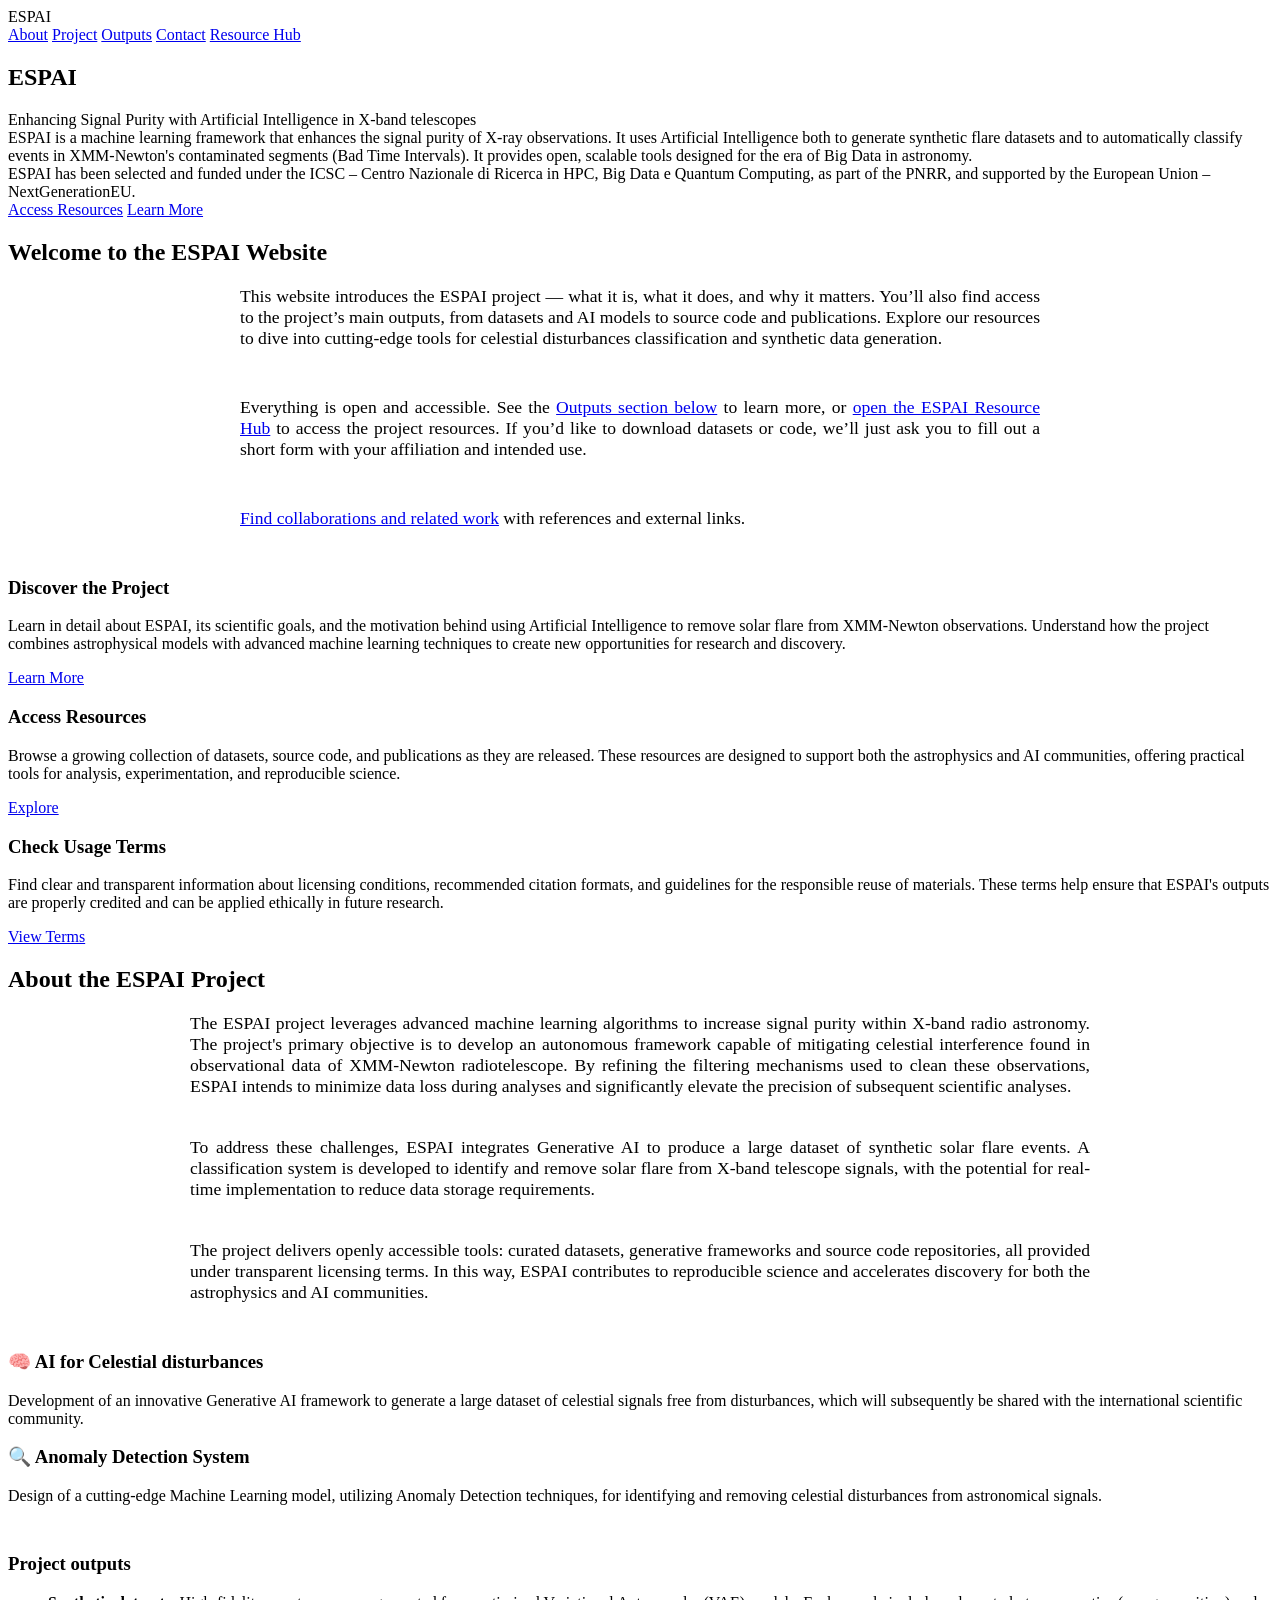
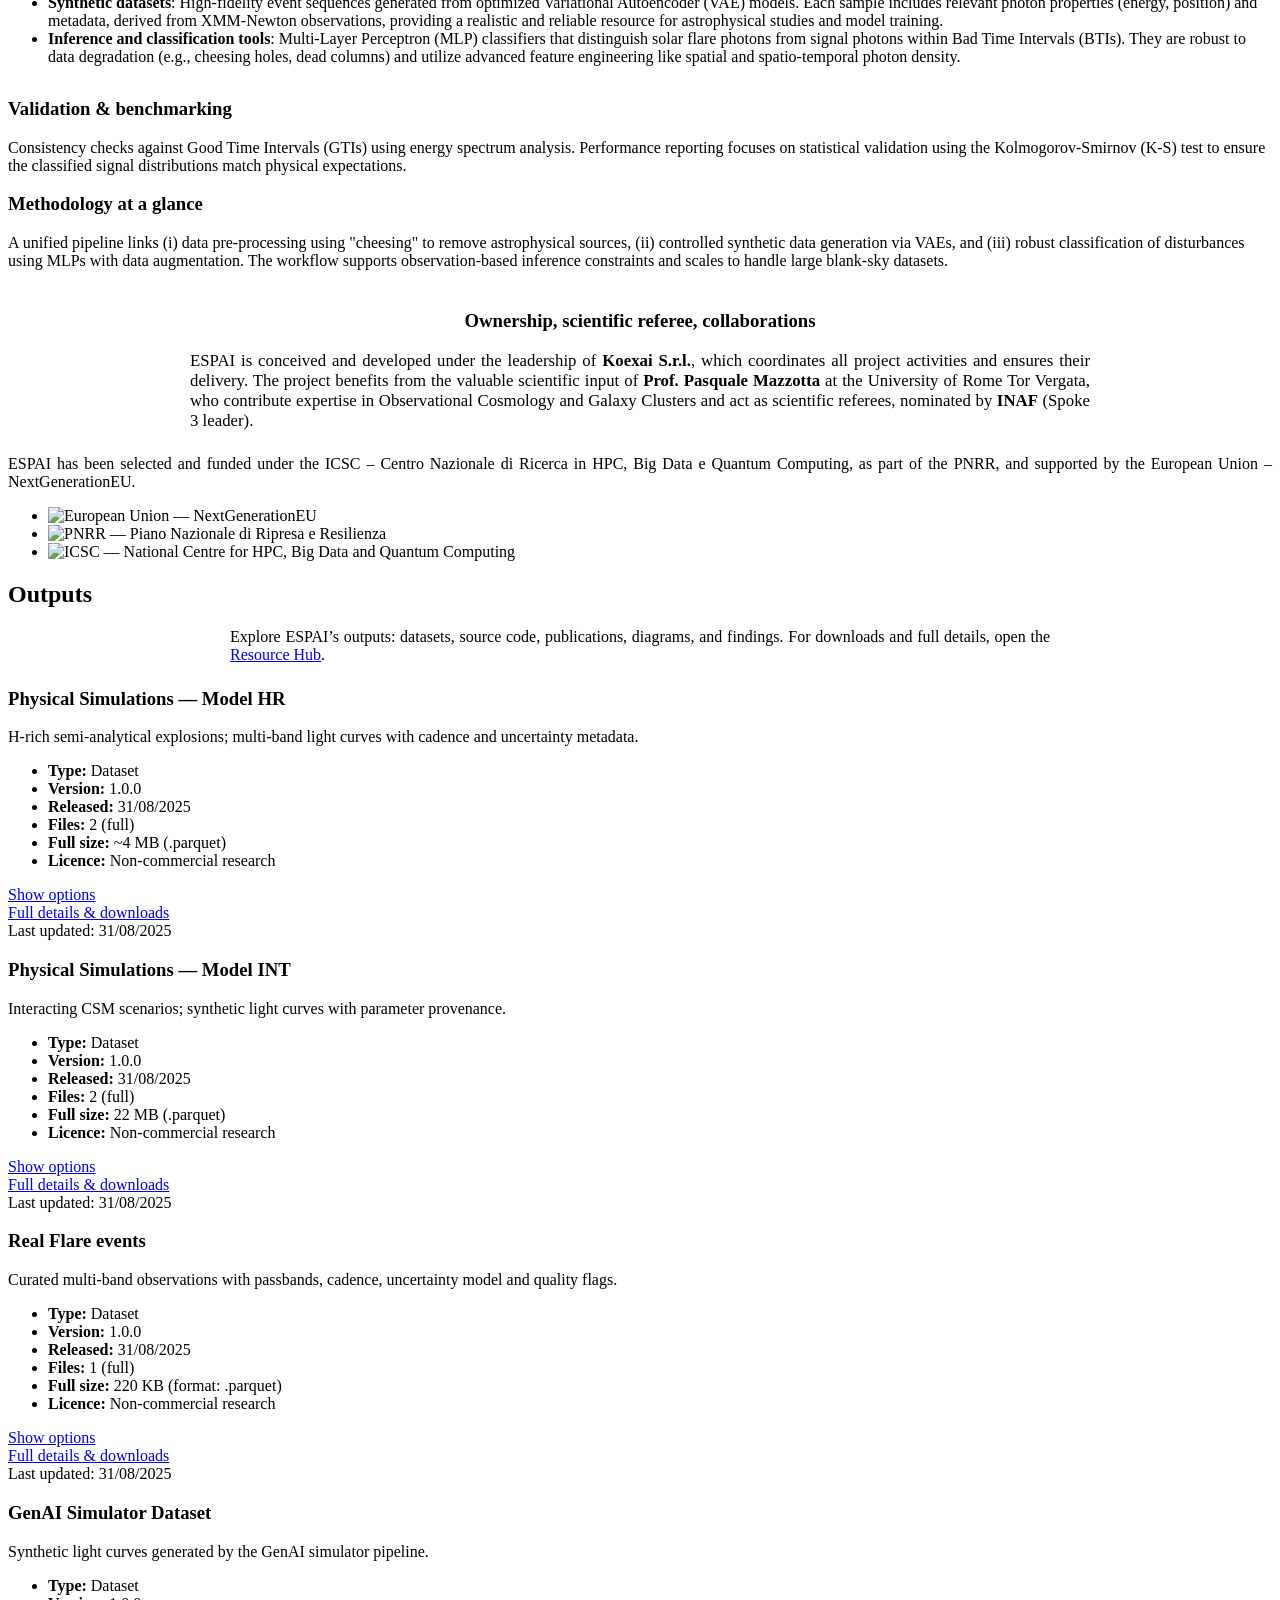
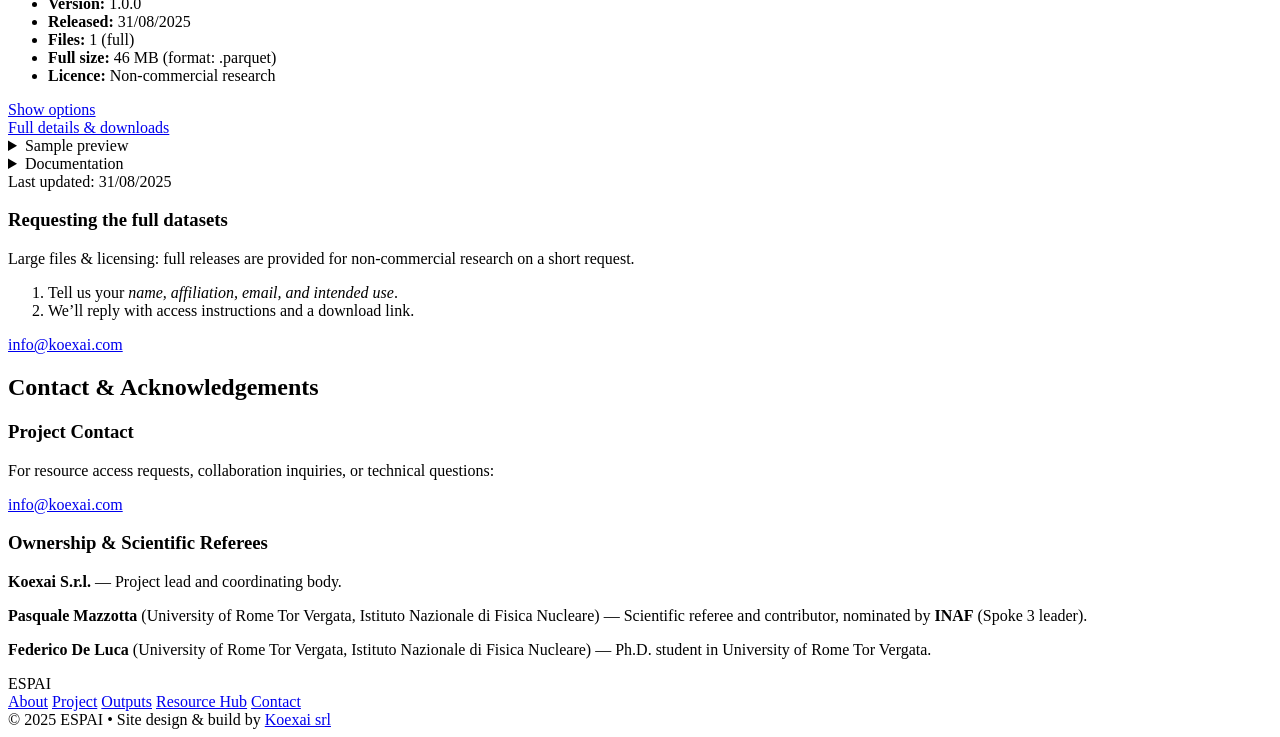
==== index.html @ e4575d80 "Update index.html" ====
<!DOCTYPE html>
<html lang="en">
<head>
    <meta charset="UTF-8">
    <meta http-equiv="Content-Language" content="en">
    <meta name="viewport" content="width=device-width, initial-scale=1.0">
    <title>ESPAI</title>
    <link rel="stylesheet" href="assets/css/main.css">
    <!-- SEO & Sharing -->
    <meta name="description" content="ESPAI: Enhancing Signal Purity with Artificial Intelligence in
X-band telescopes — datasets, models, code and publications with open, responsible sharing.">
    <meta property="og:title" content="Enhancing Signal Purity with Artificial Intelligence in
X-band telescopes">
    <meta property="og:description" content="Explore datasets, AI models, code and publications. Open, responsible, and designed for reproducible research.">
    <meta property="og:type" content="website">
</head>
    
<body>
    <header>
        <div class="container">
            <div class="header-content">
                <div class="logo">ESPAI</div>
                <nav>
                    <a href="#about">About</a>
                    <a href="#project">Project</a>
                    <a href="#outputs">Outputs</a>
                    <a href="#contact">Contact</a>
                    <a href="/resources/" class="nav-cta">Resource Hub</a>
                </nav>
            </div>
        </div>
    </header>

    <main>
        <!-- Hero Section -->
        <section class="hero">
            <div class="container">
                <h1>ESPAI</h1>
                <div class="subtitle">Enhancing Signal Purity with Artificial Intelligence in X-band telescopes</div>
                <div class="tagline">
                    ESPAI is a machine learning framework that enhances the signal purity of X-ray observations. It uses Artificial Intelligence both to generate synthetic flare datasets and to automatically classify events in XMM-Newton's contaminated segments (Bad Time Intervals). It provides open, scalable tools designed for the era of Big Data in astronomy.</div>

                <div class="funding-notice">
                    ESPAI has been selected and funded under the ICSC – Centro Nazionale di Ricerca in HPC, Big Data e Quantum Computing, as part of the PNRR, and supported by the European Union – NextGenerationEU.
                </div>

                <a href="#outputs" class="btn">Access Resources</a>
                <a href="https://koexai.com/project/espai" target="_blank" class="btn btn-secondary" rel="noopener">Learn More</a>
            </div>
        </section>

        <!-- Section 1: About Website v2 -->
        <section id="about">
            <div class="container">
                <h2>Welcome to the ESPAI Website</h2>
                <p style="text-align: justify; font-size: 1.1rem; margin-bottom: 3rem; max-width: 800px; margin-left: auto; margin-right: auto;">
                  This website introduces the ESPAI project — what it is, what it does, and why it matters.
                  You’ll also find access to the project’s main outputs, from datasets and AI models to
                  source code and publications. Explore our resources to dive into cutting-edge tools
                  for celestial disturbances classification and synthetic data generation.
                </p>
                <p style="text-align: justify; font-size: 1.1rem; margin-bottom: 3rem; max-width: 800px; margin-left: auto; margin-right: auto;">
                  Everything is open and accessible. See the <a href="#outputs">Outputs section below</a> to learn more, or <a href="/resources/">open the ESPAI Resource Hub</a> to access the project resources. If you’d like to download datasets or code,
                  we’ll just ask you to fill out a short form with your affiliation and intended use.
                </p>
                <p style="text-align: justify; font-size: 1.1rem; margin-bottom: 3rem; max-width: 800px; margin-left: auto; margin-right: auto;">
                    <a href="#" aria-label="Related work and collaborations">Find collaborations and related work</a> with references and external links.
                </p>

                <div class="grid">
                  <div class="card">
                    <h3>Discover the Project</h3>
                    <p>Learn in detail about ESPAI, its scientific goals, and the motivation behind using Artificial Intelligence to remove solar flare from XMM-Newton observations. Understand how the project combines astrophysical models with advanced machine learning techniques to create new opportunities for research and discovery.</p>
                    <a href="#project" class="btn">Learn More</a>
                  </div>
                  <div class="card">
                    <h3>Access Resources</h3>
                    <p>Browse a growing collection of datasets, source code, and publications as they are released. These resources are designed to support both the astrophysics and AI communities, offering practical tools for analysis, experimentation, and reproducible science.</p>
                    <a href="#outputs" class="btn">Explore</a>
                  </div>
                  <div class="card">
                    <h3>Check Usage Terms</h3>
                    <p>Find clear and transparent information about licensing conditions, recommended citation formats, and guidelines for the responsible reuse of materials. These terms help ensure that ESPAI's outputs are properly credited and can be applied ethically in future research.</p>
                    <!--<a href="#license" class="btn">View Terms</a>-->
                    <a href="./resources/index.html#licence-citation" class="btn">View Terms</a>
                  </div>
                </div>
            </div>
        </section>

        <!-- Section 2: Project Intro v2 -->
        <section id="project" class="alternate-bg">
            <div class="container">
                <h2>About the ESPAI Project</h2>
                <p style="text-align:justify; font-size:1.1rem; margin-bottom:2.5rem; max-width:900px; margin-left:auto; margin-right:auto;">
                  The ESPAI project leverages advanced machine learning algorithms to increase signal purity within X-band radio astronomy. The project's primary objective is to develop an autonomous framework capable of mitigating celestial interference found in observational data of XMM-Newton radiotelescope. By refining the filtering mechanisms used to clean these observations, ESPAI intends to minimize data loss during analyses and significantly elevate the precision of subsequent scientific analyses.
                </p>
                <p style="text-align:justify; font-size:1.1rem; margin-bottom:2.5rem; max-width:900px; margin-left:auto; margin-right:auto;">
                  To address these challenges, ESPAI integrates Generative AI to produce a large dataset of synthetic solar flare events. A classification system is developed to identify and remove solar flare from X-band telescope signals, with the potential for real-time implementation to reduce data storage requirements.
                </p>
                <p style="text-align:justify; font-size:1.1rem; margin-bottom:3rem; max-width:900px; margin-left:auto; margin-right:auto;">
                  The project delivers openly accessible tools: curated datasets, generative frameworks and source code repositories, all provided under transparent licensing terms. In this way, ESPAI contributes to reproducible science and accelerates discovery for both the astrophysics and AI communities.
                </p>

                <div class="grid">
                    <div class="card">
                        <h3>🧠 AI for Celestial disturbances</h3>
                        <p>Development of an innovative Generative AI framework to generate a large dataset of celestial signals free from disturbances, which will subsequently be shared with the international scientific community.</p>
                    </div>
                    <div class="card">
                        <h3>🔍 Anomaly Detection System</h3>
                        <p>Design of a cutting-edge Machine Learning model, utilizing Anomaly Detection techniques, for identifying and removing celestial disturbances from astronomical signals.</p>
                    </div>
                </div>

                <h3 style="text-align:justify; margin-top:3rem;">Project outputs</h3>
                <ul class="feature-list">
                    <li>
                        <strong>Synthetic datasets</strong>: High-fidelity event sequences generated from optimized Variational Autoencoder (VAE) models. Each sample includes relevant photon properties (energy, position) and metadata, derived from XMM-Newton observations, providing a realistic and reliable resource for astrophysical studies and model training.
                    </li>
                    <li>
                        <strong>Inference and classification tools</strong>: Multi-Layer Perceptron (MLP) classifiers that distinguish solar flare photons from signal photons within Bad Time Intervals (BTIs). They are robust to data degradation (e.g., cheesing holes, dead columns) and utilize advanced feature engineering like spatial and spatio-temporal photon density.
                    </li>
                    <!-- <li><strong>Reproducible source code</strong> with documentation and examples under clear licensing terms.</li> -->
                    <!-- <li><strong>Citation and licensing guidance</strong> enabling responsible and ethical reuse.</li> -->
                </ul>

                <div class="grid" style="margin-top:2rem;">
                  <div class="card">
                    <h3>Validation &amp; benchmarking</h3>
                    <p>Consistency checks against Good Time Intervals (GTIs) using energy spectrum analysis. Performance reporting focuses on statistical validation using the Kolmogorov-Smirnov (K-S) test to ensure the classified signal distributions match physical expectations.
                    </p>
                  </div>
                  <div class="card">
                    <h3>Methodology at a glance</h3>
                    <p>
                      A unified pipeline links (i) data pre-processing using "cheesing" to remove astrophysical sources, (ii) controlled synthetic data generation via VAEs, and (iii) robust classification of disturbances using MLPs with data augmentation. The workflow supports observation-based inference constraints and scales to handle large blank-sky datasets.
                    </p>
                  </div>
                </div>

                <div style="margin-top:2.5rem;">
                  <h3 style="text-align:center;">Ownership, scientific referee, collaborations</h3> <!--& funding-->
                  <p style="text-align:justify; font-size:1.05rem; max-width:900px; margin:0.75rem auto 1.5rem auto;">
                   ESPAI is conceived and developed under the leadership of <strong>Koexai S.r.l.</strong>, which coordinates all project activities and ensures their delivery. 
                   The project benefits from the valuable scientific input of <strong>Prof. Pasquale Mazzotta</strong> at the University of Rome Tor Vergata, 
                   who contribute expertise in Observational Cosmology and Galaxy Clusters and act as scientific referees, nominated by <strong>INAF</strong> (Spoke 3 leader).
                  </p>
                  <p class="funding-notice" style="text-align:justify; margin-bottom:1rem;">
                    ESPAI has been selected and funded under the ICSC – Centro Nazionale di Ricerca in HPC, Big Data e Quantum Computing, as part of the PNRR, and supported by the European Union – NextGenerationEU.
                  </p>
                  <!-- Funding & Logos -->
                  <ul class="logo-bar" aria-label="Funding organisations">
                    <!-- Replace src with official assets; keep aspect ratios; avoid recolouring -->
                    <li><img src="assets/img/logos/EN_fundedbyEU_VERTICAL_RGB_POS_cropped.png" alt="European Union — NextGenerationEU" loading="lazy"></li>
                    <li><img src="assets/img/logos/pnrr-transizione-ecologica.jpg" alt="PNRR — Piano Nazionale di Ripresa e Resilienza" loading="lazy"></li>
                    <li><img src="assets/img/logos/icsc_fondazione.png" alt="ICSC — National Centre for HPC, Big Data and Quantum Computing" loading="lazy"></li>
                    <!-- <li><img src="assets/img/logos/mur.svg" alt="MUR — Ministero dell’Università e della Ricerca" style="height:44px;" loading="lazy"></li> -->
                  </ul>
                </div>
            </div>
        </section>

        <!-- Section 3: Outputs v3 -->
        <section id="outputs">
          <div class="container">
            <h2>Outputs</h2>
            <p class="lead" style="text-align:justify;max-width:820px;margin:0 auto 1.5rem;">
              Explore ESPAI’s outputs: datasets, source code, publications, diagrams, and findings.
                For downloads and full details, open the <a href="/resources/">Resource Hub</a>.

              <!--  Each dataset offers an <strong>open sample (.csv)</strong> and <strong>open documentation</strong>.
              The <strong>full release</strong> is available on request for non-commercial research. -->
            </p>

            <div class="grid resource-grid">

              <!-- DATASET 1A: Physical simulations — Model HR -->
              <article class="card resource-card"
                       data-sample-url="./resources/datasets/samples/A1_curves_sample.csv"
                       data-sample-size="~16 KB">
                <header class="resource-head">
                  <h3>Physical Simulations — Model HR</h3>
                  <p>H-rich semi-analytical explosions; multi-band light curves with cadence and uncertainty metadata.</p>
                  <ul class="meta">
                    <li><strong>Type:</strong> Dataset</li>
                    <li><strong>Version:</strong> 1.0.0</li>
                    <li><strong>Released:</strong> 31/08/2025</li>
                    <li><strong>Files:</strong> 2 (full)</li>
                    <li><strong>Full size:</strong> ~4 MB (.parquet)</li>
                    <li><strong>Licence:</strong> Non-commercial research</li>
                  </ul>
                </header>

                <a class="show-options" href="#" aria-haspopup="true" aria-expanded="false">Show options</a>

                <div class="hover-actions" aria-hidden="true">
                  <div class="actions-inner">
                      <a class="btn" href="/resources/#A1">Full details &amp; downloads</a>
                  </div>
                </div>

                <div class="resource-foot muted">Last updated: 31/08/2025</div>
              </article>

              <!-- DATASET 1B: Physical simulations — Model INT -->
              <article class="card resource-card"
                       data-sample-url="./resources/datasets/samples/A2_curves_sample.csv"
                       data-sample-size="~22 MB">
                <header class="resource-head">
                  <h3>Physical Simulations — Model INT</h3>
                  <p>Interacting CSM scenarios; synthetic light curves with parameter provenance.</p>
                  <ul class="meta">
                    <li><strong>Type:</strong> Dataset</li>
                    <li><strong>Version:</strong> 1.0.0</li>
                    <li><strong>Released:</strong> 31/08/2025</li>
                    <li><strong>Files:</strong> 2 (full)</li>
                    <li><strong>Full size:</strong> 22 MB (.parquet)</li>
                    <li><strong>Licence:</strong> Non-commercial research</li>
                  </ul>
                </header>

                <a class="show-options" href="#" aria-haspopup="true" aria-expanded="false">Show options</a>

                <div class="hover-actions" aria-hidden="true">
                  <div class="actions-inner">
                    <a class="btn" href="/resources/#A2">Full details &amp; downloads</a>
                  </div>
                </div>

            
                <div class="resource-foot muted">Last updated: 31/08/2025</div>
              </article>

              <!-- DATASET 2: Real Flare Observations -->
              <article class="card resource-card"
                       data-sample-url="./resources/datasets/samples/A2_curves_sample.csv"
                       data-sample-size="~250 KB">
                <header class="resource-head">
                  <h3>Real Flare events</h3>
                  <p>Curated multi-band observations with passbands, cadence, uncertainty model and quality flags.</p>
                  <ul class="meta">
                    <li><strong>Type:</strong> Dataset</li>
                    <li><strong>Version:</strong> 1.0.0</li>
                    <li><strong>Released:</strong> 31/08/2025</li>
                    <li><strong>Files:</strong> 1 (full)</li>
                    <li><strong>Full size:</strong> 220 KB (format: .parquet)</li>
                    <li><strong>Licence:</strong> Non-commercial research</li>
                  </ul>
                </header>

                <a class="show-options" href="#" aria-haspopup="true" aria-expanded="false">Show options</a>

                <div class="hover-actions" aria-hidden="true">
                  <div class="actions-inner">
                    <a class="btn" href="/resources/#B1">Full details &amp; downloads</a>
                  </div>
                </div>

               
                <div class="resource-foot muted">Last updated: 31/08/2025</div>
              </article>

              <!-- DATASET 3: GenAI simulator -->
              <article class="card resource-card"
                       data-sample-url="./resources/datasets/samples/A2_curves_sample.csv"
                       data-sample-size="46 MB">
                <header class="resource-head">
                  <h3>GenAI Simulator Dataset</h3>
                  <p>Synthetic light curves generated by the GenAI simulator pipeline.</p>
                  <ul class="meta">
                    <li><strong>Type:</strong> Dataset</li>
                    <li><strong>Version:</strong> 1.0.0</li>
                    <li><strong>Released:</strong> 31/08/2025</li>
                    <li><strong>Files:</strong> 1 (full)</li>
                    <li><strong>Full size:</strong> 46 MB (format: .parquet)</li>
                    <li><strong>Licence:</strong> Non-commercial research</li>
                  </ul>
                </header>

                <a class="show-options" href="#" aria-haspopup="true" aria-expanded="false">Show options</a>

                <div class="hover-actions" aria-hidden="true">
                  <div class="actions-inner">
                    <a class="btn" href="/resources/#C1">Full details &amp; downloads</a>
                  </div>
                </div>

                <details id="sample-genai" class="block-sample" aria-live="polite">
                  <summary class="sr-only">Sample preview</summary>
                  <div class="sample-note">First 20 rows. Columns and units match the full dataset.</div>
                  <div class="sample-table">Loading preview…</div>
                  <div class="sample-actions">
                    <a class="btn btn-secondary" href="/samples/real-sn-sample.csv" download>Download sample CSV</a>
                    <span class="muted">Checksum (SHA-256): <code>TBC</code></span>
                  </div>
                </details>

                <details id="docs-genai" class="block-docs">
                  <summary class="sr-only">Documentation</summary>
                  <ul class="doc-links">
                    <li><a href="/docs/real-sn/README.html">README</a></li>
                    <li><a href="/docs/real-sn/SCHEMA.json">SCHEMA</a></li>
                    <li><a href="/docs/real-sn/CHANGELOG.html">CHANGELOG</a></li>
                    <li><a href="/docs/real-sn/CITATION.txt">CITATION</a></li>
                  </ul>
                </details>

                <div class="resource-foot muted">Last updated: 31/08/2025</div>
              </article>

            </div>

            <!-- Access & licensing helper (scroll target) -->
            <div id="request-access" class="access-box">
              <h3>Requesting the full datasets</h3>
              <p class="muted">Large files &amp; licensing: full releases are provided for non-commercial research on a short request.</p>
              <ol>
                <li>Tell us your <em>name, affiliation, email, and intended use</em>.</li>
                <li>We’ll reply with access instructions and a download link.</li>
              </ol>
              <a class="btn" href="#" id="email-link">info@koexai.com</a>
            </div>
          </div>
        </section>

        <!-- Contact -->
        <section id="contact" class="alternate-bg">
            <div class="container">
                <h2>Contact &amp; Acknowledgements</h2>

                <div class="grid">
                    <div class="contact-info">
                        <h3>Project Contact</h3>
                        <p>For resource access requests, collaboration inquiries, or technical questions:</p>
                        <a href="mailto:info@koexai.com" class="btn" style="margin-top: 1rem;">info@koexai.com</a>
                    </div>
                    
                    <div class="contact-info" style="text-align: left;">
                      <h3>Ownership &amp; Scientific Referees</h3>
                      <p><strong>Koexai S.r.l.</strong> — Project lead and coordinating body.</p>
                      <p><strong>Pasquale Mazzotta</strong> (University of Rome Tor Vergata, Istituto Nazionale di Fisica Nucleare) — Scientific referee and contributor, nominated by <strong>INAF</strong> (Spoke 3 leader).</p>
                      <p><strong>Federico De Luca</strong> (University of Rome Tor Vergata, Istituto Nazionale di Fisica Nucleare) — Ph.D. student in University of Rome Tor Vergata.</p>
                    </div>
                </div>
            </div>
        </section>
    </main>

    <div data-include="/partials/footer.html"></div>

    <script src="assets/js/main.js" defer></script>
    <noscript>Your browser does not support JavaScript or it is disabled. Some features may not work properly.</noscript>
</body>
</html>
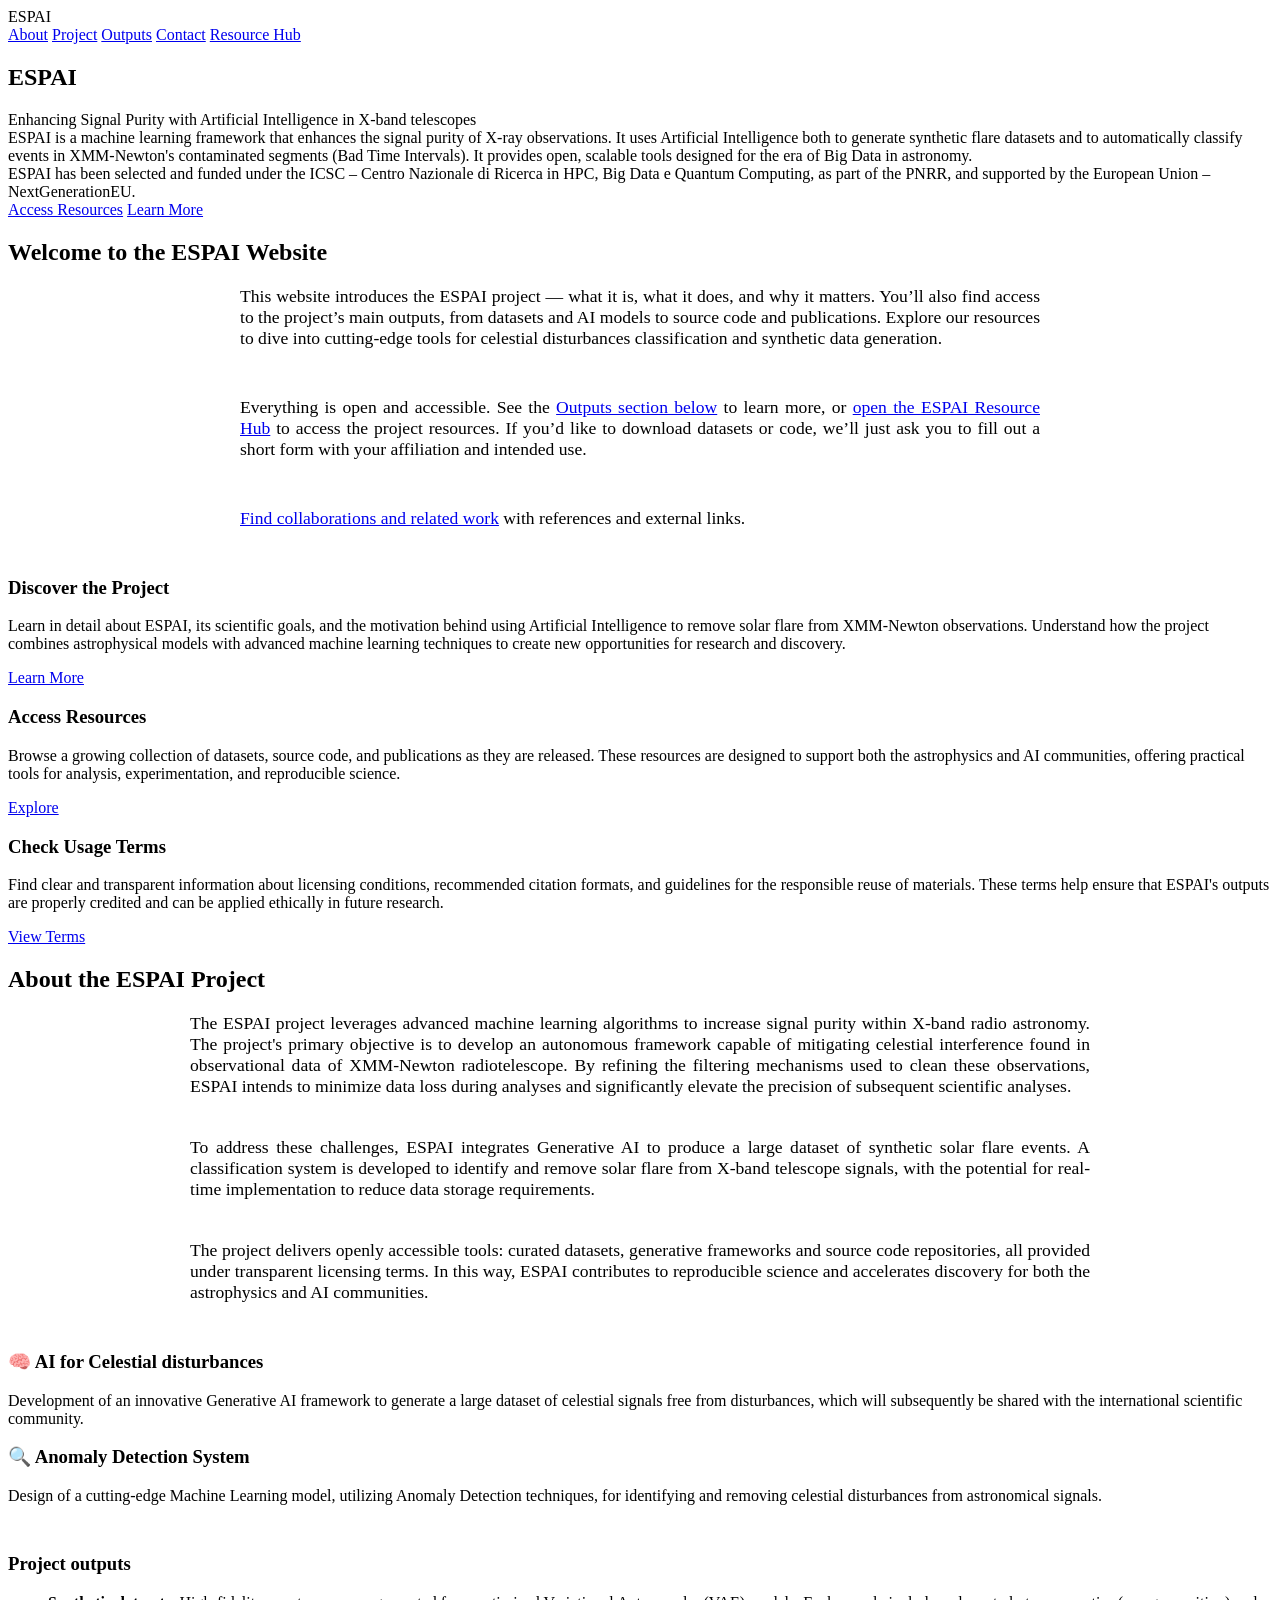
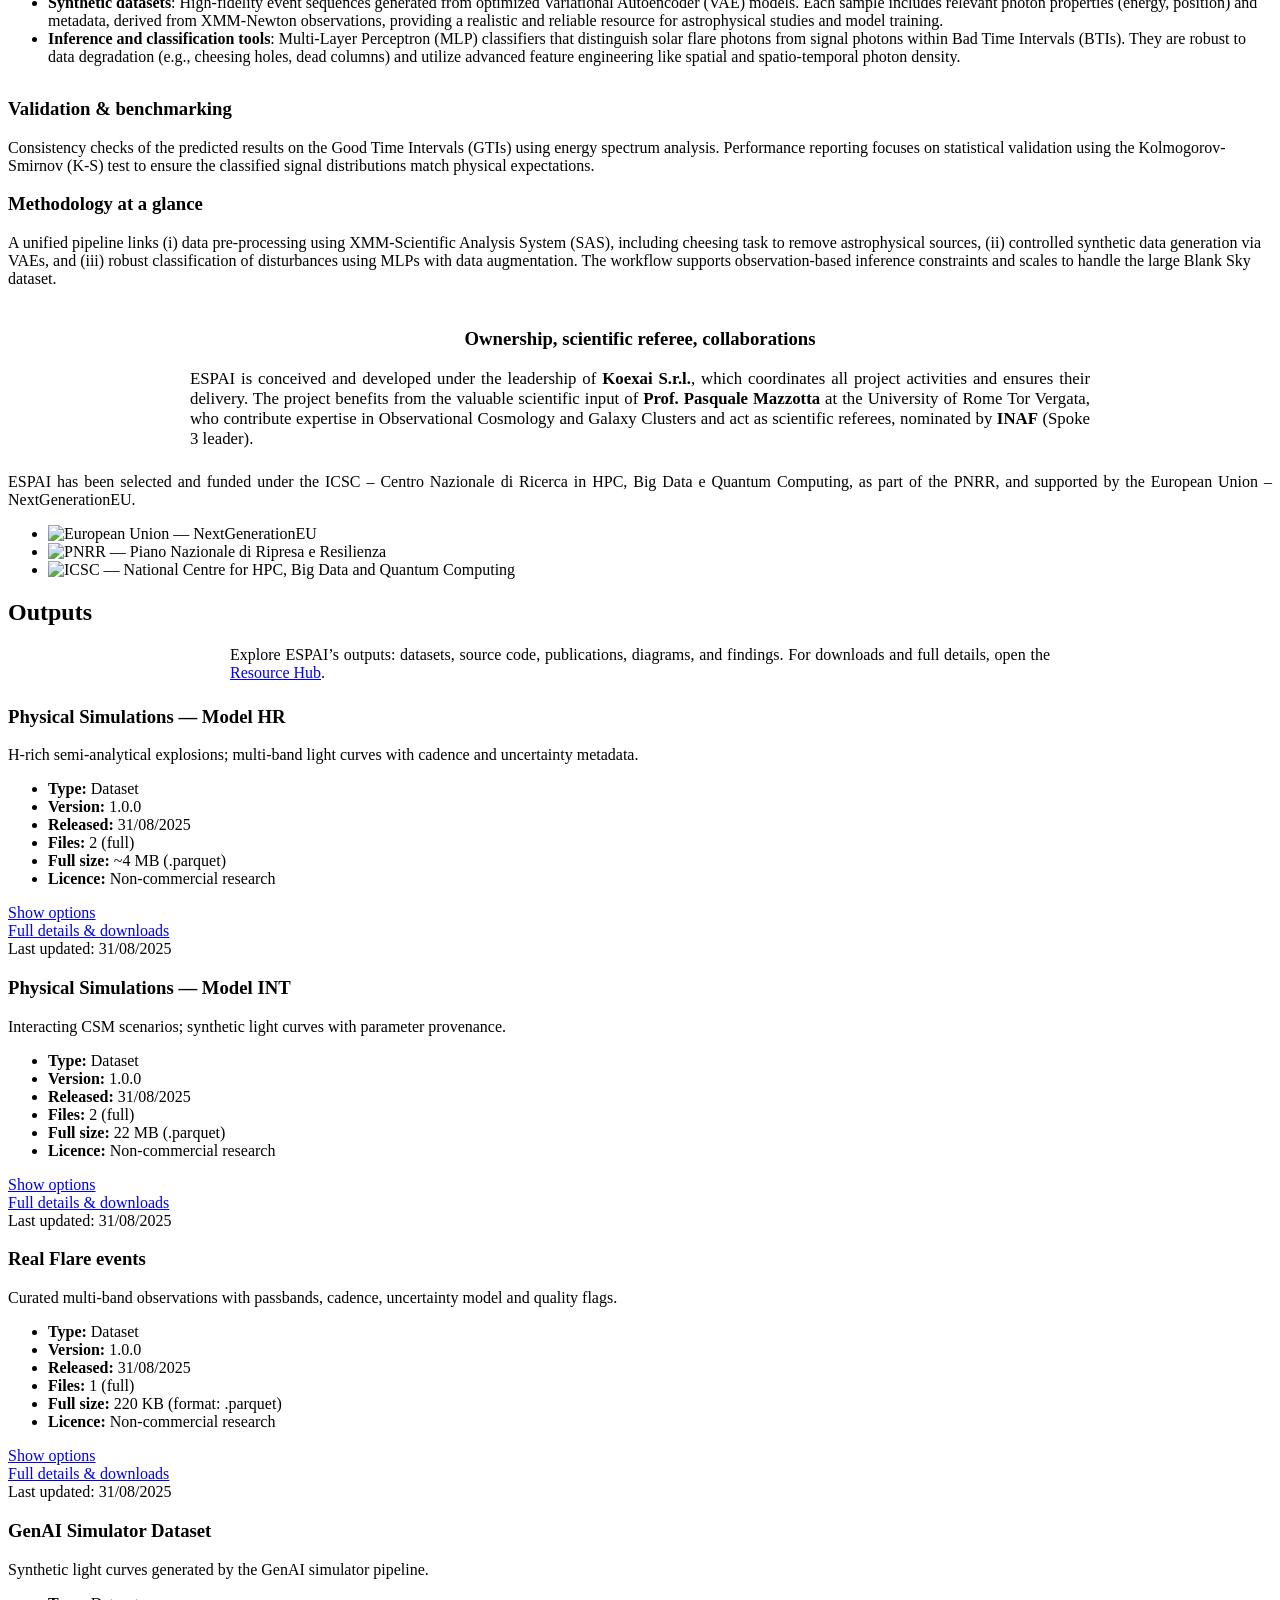
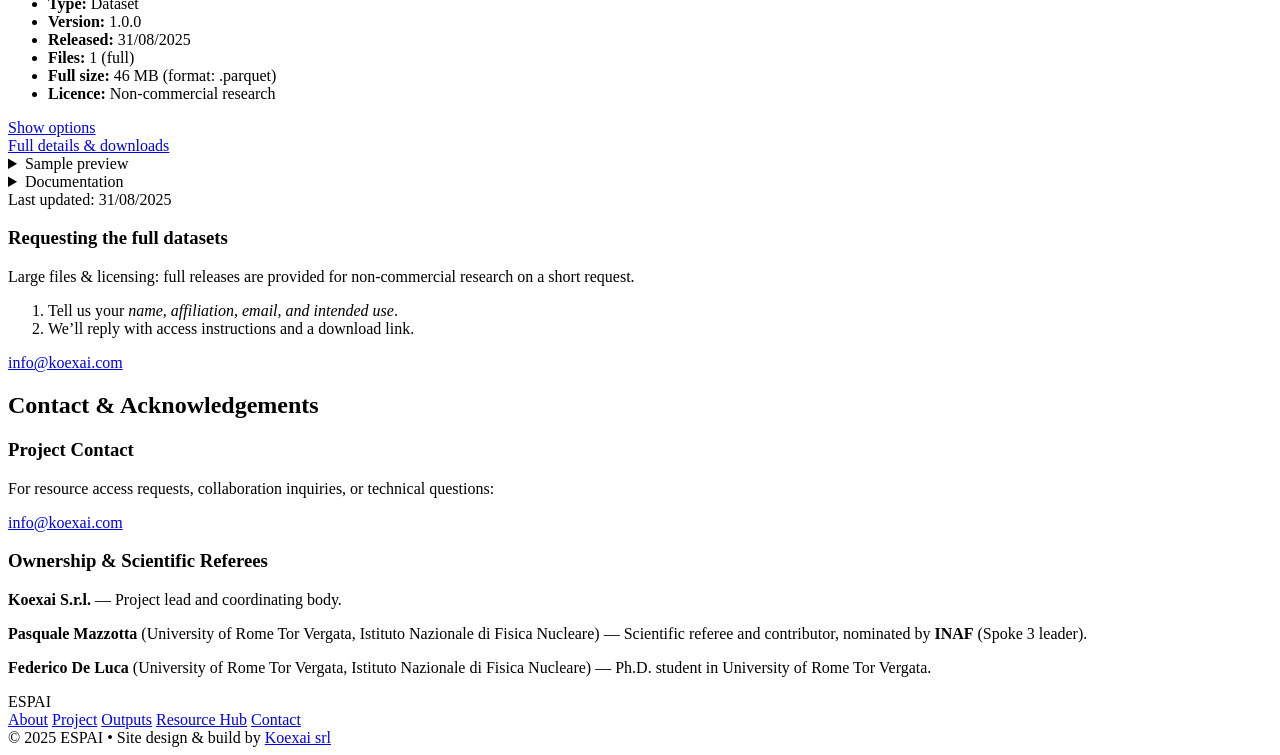
==== commit 311728ce: "Update index.html" ====
--- a/index.html
+++ b/index.html
@@ -128,13 +128,13 @@
                 <div class="grid" style="margin-top:2rem;">
                   <div class="card">
                     <h3>Validation &amp; benchmarking</h3>
-                    <p>Consistency checks against Good Time Intervals (GTIs) using energy spectrum analysis. Performance reporting focuses on statistical validation using the Kolmogorov-Smirnov (K-S) test to ensure the classified signal distributions match physical expectations.
+                    <p>Consistency checks of the predicted results on the Good Time Intervals (GTIs) using energy spectrum analysis. Performance reporting focuses on statistical validation using the Kolmogorov-Smirnov (K-S) test to ensure the classified signal distributions match physical expectations.
                     </p>
                   </div>
                   <div class="card">
                     <h3>Methodology at a glance</h3>
                     <p>
-                      A unified pipeline links (i) data pre-processing using "cheesing" to remove astrophysical sources, (ii) controlled synthetic data generation via VAEs, and (iii) robust classification of disturbances using MLPs with data augmentation. The workflow supports observation-based inference constraints and scales to handle large blank-sky datasets.
+                      A unified pipeline links (i) data pre-processing using XMM-Scientific Analysis System (SAS), including cheesing task to remove astrophysical sources, (ii) controlled synthetic data generation via VAEs, and (iii) robust classification of disturbances using MLPs with data augmentation. The workflow supports observation-based inference constraints and scales to handle the large Blank Sky dataset.
                     </p>
                   </div>
                 </div>
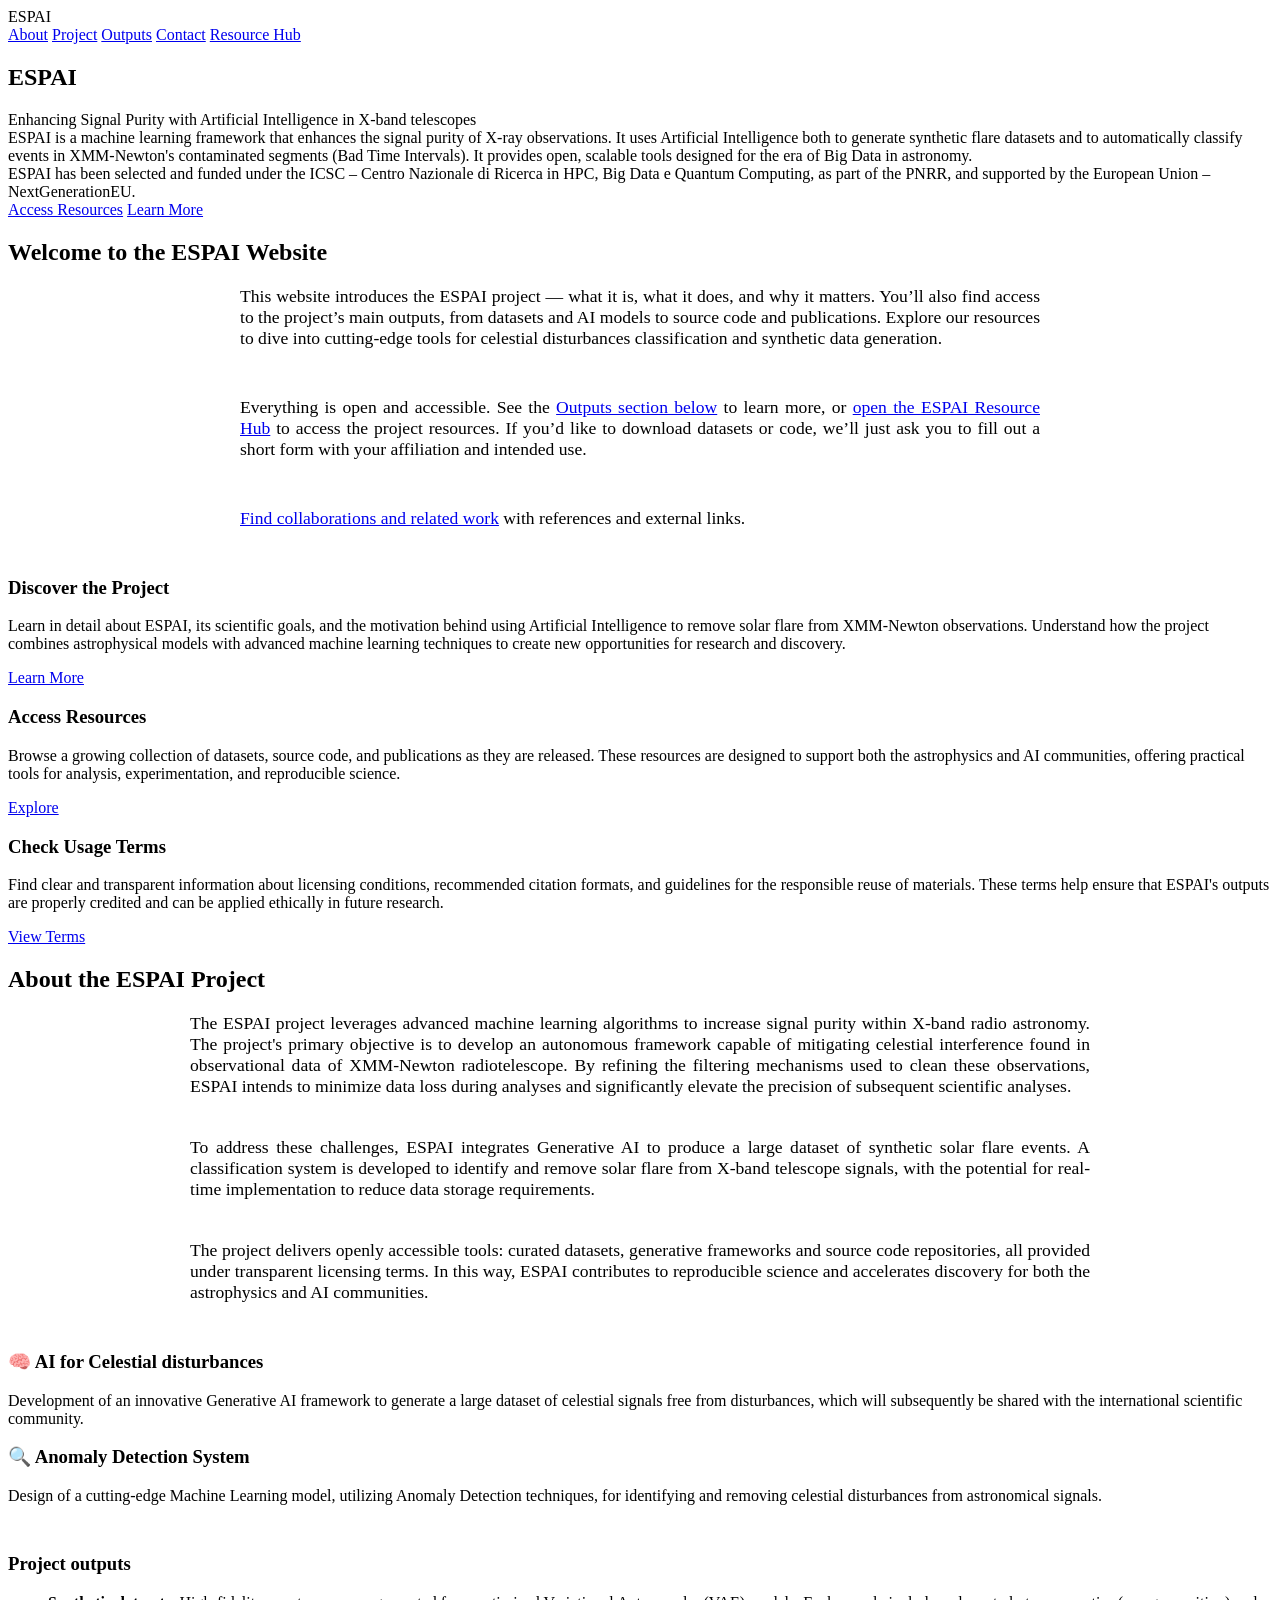
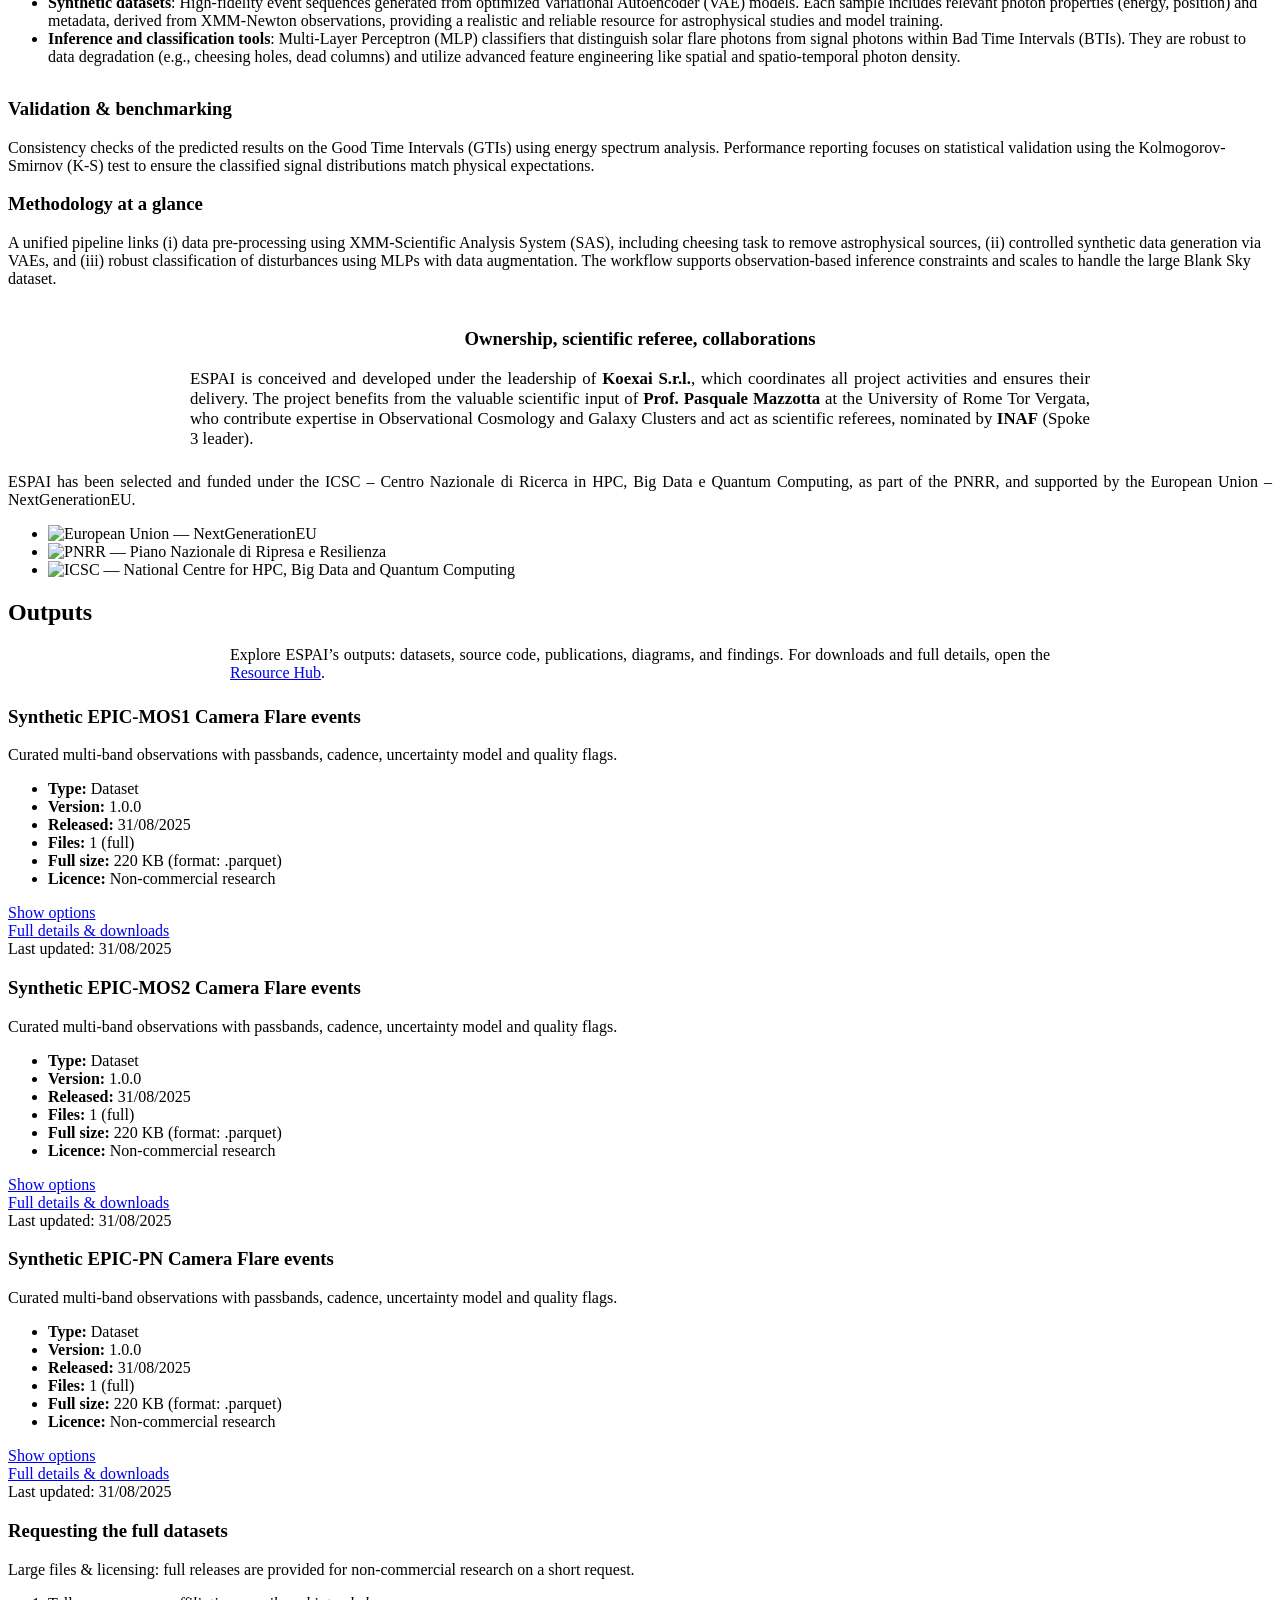
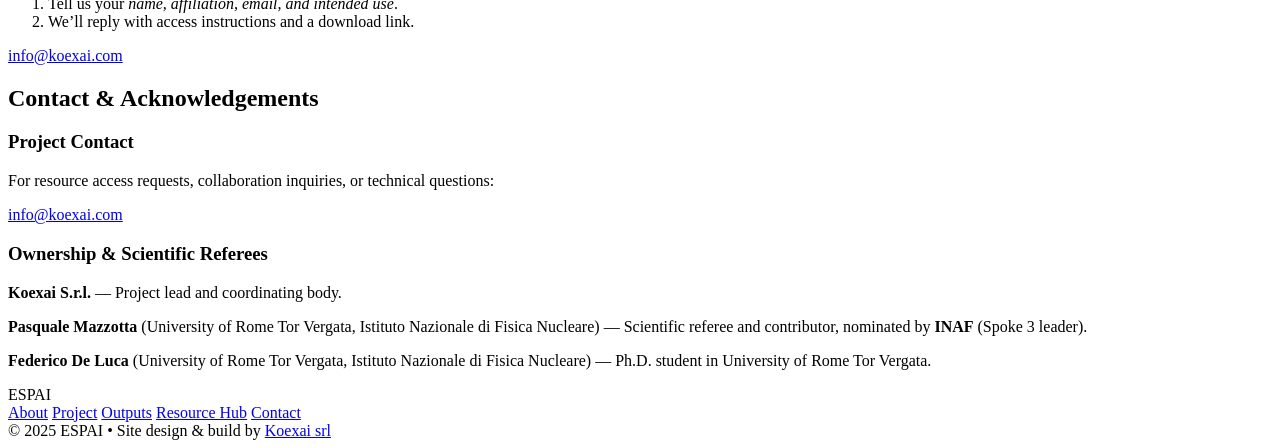
==== commit 1f264f60: "Update index.html" ====
--- a/index.html
+++ b/index.html
@@ -175,69 +175,14 @@
 
             <div class="grid resource-grid">
 
-              <!-- DATASET 1A: Physical simulations — Model HR -->
-              <article class="card resource-card"
-                       data-sample-url="./resources/datasets/samples/A1_curves_sample.csv"
-                       data-sample-size="~16 KB">
-                <header class="resource-head">
-                  <h3>Physical Simulations — Model HR</h3>
-                  <p>H-rich semi-analytical explosions; multi-band light curves with cadence and uncertainty metadata.</p>
-                  <ul class="meta">
-                    <li><strong>Type:</strong> Dataset</li>
-                    <li><strong>Version:</strong> 1.0.0</li>
-                    <li><strong>Released:</strong> 31/08/2025</li>
-                    <li><strong>Files:</strong> 2 (full)</li>
-                    <li><strong>Full size:</strong> ~4 MB (.parquet)</li>
-                    <li><strong>Licence:</strong> Non-commercial research</li>
-                  </ul>
-                </header>
-
-                <a class="show-options" href="#" aria-haspopup="true" aria-expanded="false">Show options</a>
-
-                <div class="hover-actions" aria-hidden="true">
-                  <div class="actions-inner">
-                      <a class="btn" href="/resources/#A1">Full details &amp; downloads</a>
-                  </div>
-                </div>
-
-                <div class="resource-foot muted">Last updated: 31/08/2025</div>
-              </article>
-
-              <!-- DATASET 1B: Physical simulations — Model INT -->
-              <article class="card resource-card"
-                       data-sample-url="./resources/datasets/samples/A2_curves_sample.csv"
-                       data-sample-size="~22 MB">
-                <header class="resource-head">
-                  <h3>Physical Simulations — Model INT</h3>
-                  <p>Interacting CSM scenarios; synthetic light curves with parameter provenance.</p>
-                  <ul class="meta">
-                    <li><strong>Type:</strong> Dataset</li>
-                    <li><strong>Version:</strong> 1.0.0</li>
-                    <li><strong>Released:</strong> 31/08/2025</li>
-                    <li><strong>Files:</strong> 2 (full)</li>
-                    <li><strong>Full size:</strong> 22 MB (.parquet)</li>
-                    <li><strong>Licence:</strong> Non-commercial research</li>
-                  </ul>
-                </header>
-
-                <a class="show-options" href="#" aria-haspopup="true" aria-expanded="false">Show options</a>
-
-                <div class="hover-actions" aria-hidden="true">
-                  <div class="actions-inner">
-                    <a class="btn" href="/resources/#A2">Full details &amp; downloads</a>
-                  </div>
-                </div>
-
-            
-                <div class="resource-foot muted">Last updated: 31/08/2025</div>
-              </article>
-
-              <!-- DATASET 2: Real Flare Observations -->
+          
+
+              <!-- DATASET 1: Mos1 Synthethic Flare Observations -->
               <article class="card resource-card"
                        data-sample-url="./resources/datasets/samples/A2_curves_sample.csv"
                        data-sample-size="~250 KB">
                 <header class="resource-head">
-                  <h3>Real Flare events</h3>
+                  <h3>Synthetic EPIC-MOS1 Camera Flare events</h3>
                   <p>Curated multi-band observations with passbands, cadence, uncertainty model and quality flags.</p>
                   <ul class="meta">
                     <li><strong>Type:</strong> Dataset</li>
@@ -261,19 +206,19 @@
                 <div class="resource-foot muted">Last updated: 31/08/2025</div>
               </article>
 
-              <!-- DATASET 3: GenAI simulator -->
+               <!-- DATASET 2: mos2 Synthethic Flare Observations -->
               <article class="card resource-card"
                        data-sample-url="./resources/datasets/samples/A2_curves_sample.csv"
-                       data-sample-size="46 MB">
+                       data-sample-size="~250 KB">
                 <header class="resource-head">
-                  <h3>GenAI Simulator Dataset</h3>
-                  <p>Synthetic light curves generated by the GenAI simulator pipeline.</p>
+                  <h3>Synthetic EPIC-MOS2 Camera Flare events</h3>
+                  <p>Curated multi-band observations with passbands, cadence, uncertainty model and quality flags.</p>
                   <ul class="meta">
                     <li><strong>Type:</strong> Dataset</li>
                     <li><strong>Version:</strong> 1.0.0</li>
                     <li><strong>Released:</strong> 31/08/2025</li>
                     <li><strong>Files:</strong> 1 (full)</li>
-                    <li><strong>Full size:</strong> 46 MB (format: .parquet)</li>
+                    <li><strong>Full size:</strong> 220 KB (format: .parquet)</li>
                     <li><strong>Licence:</strong> Non-commercial research</li>
                   </ul>
                 </header>
@@ -282,33 +227,41 @@
 
                 <div class="hover-actions" aria-hidden="true">
                   <div class="actions-inner">
-                    <a class="btn" href="/resources/#C1">Full details &amp; downloads</a>
-                  </div>
-                </div>
-
-                <details id="sample-genai" class="block-sample" aria-live="polite">
-                  <summary class="sr-only">Sample preview</summary>
-                  <div class="sample-note">First 20 rows. Columns and units match the full dataset.</div>
-                  <div class="sample-table">Loading preview…</div>
-                  <div class="sample-actions">
-                    <a class="btn btn-secondary" href="/samples/real-sn-sample.csv" download>Download sample CSV</a>
-                    <span class="muted">Checksum (SHA-256): <code>TBC</code></span>
-                  </div>
-                </details>
-
-                <details id="docs-genai" class="block-docs">
-                  <summary class="sr-only">Documentation</summary>
-                  <ul class="doc-links">
-                    <li><a href="/docs/real-sn/README.html">README</a></li>
-                    <li><a href="/docs/real-sn/SCHEMA.json">SCHEMA</a></li>
-                    <li><a href="/docs/real-sn/CHANGELOG.html">CHANGELOG</a></li>
-                    <li><a href="/docs/real-sn/CITATION.txt">CITATION</a></li>
-                  </ul>
-                </details>
-
+                    <a class="btn" href="/resources/#B1">Full details &amp; downloads</a>
+                  </div>
+                </div>
+
+               
                 <div class="resource-foot muted">Last updated: 31/08/2025</div>
               </article>
-
+               <!-- DATASET 3: Synthethic Flare Observations -->
+              <article class="card resource-card"
+                       data-sample-url="./resources/datasets/samples/A2_curves_sample.csv"
+                       data-sample-size="~250 KB">
+                <header class="resource-head">
+                  <h3>Synthetic EPIC-PN Camera Flare events</h3>
+                  <p>Curated multi-band observations with passbands, cadence, uncertainty model and quality flags.</p>
+                  <ul class="meta">
+                    <li><strong>Type:</strong> Dataset</li>
+                    <li><strong>Version:</strong> 1.0.0</li>
+                    <li><strong>Released:</strong> 31/08/2025</li>
+                    <li><strong>Files:</strong> 1 (full)</li>
+                    <li><strong>Full size:</strong> 220 KB (format: .parquet)</li>
+                    <li><strong>Licence:</strong> Non-commercial research</li>
+                  </ul>
+                </header>
+
+                <a class="show-options" href="#" aria-haspopup="true" aria-expanded="false">Show options</a>
+
+                <div class="hover-actions" aria-hidden="true">
+                  <div class="actions-inner">
+                    <a class="btn" href="/resources/#B1">Full details &amp; downloads</a>
+                  </div>
+                </div>
+
+               
+                <div class="resource-foot muted">Last updated: 31/08/2025</div>
+              </article>
             </div>
 
             <!-- Access & licensing helper (scroll target) -->
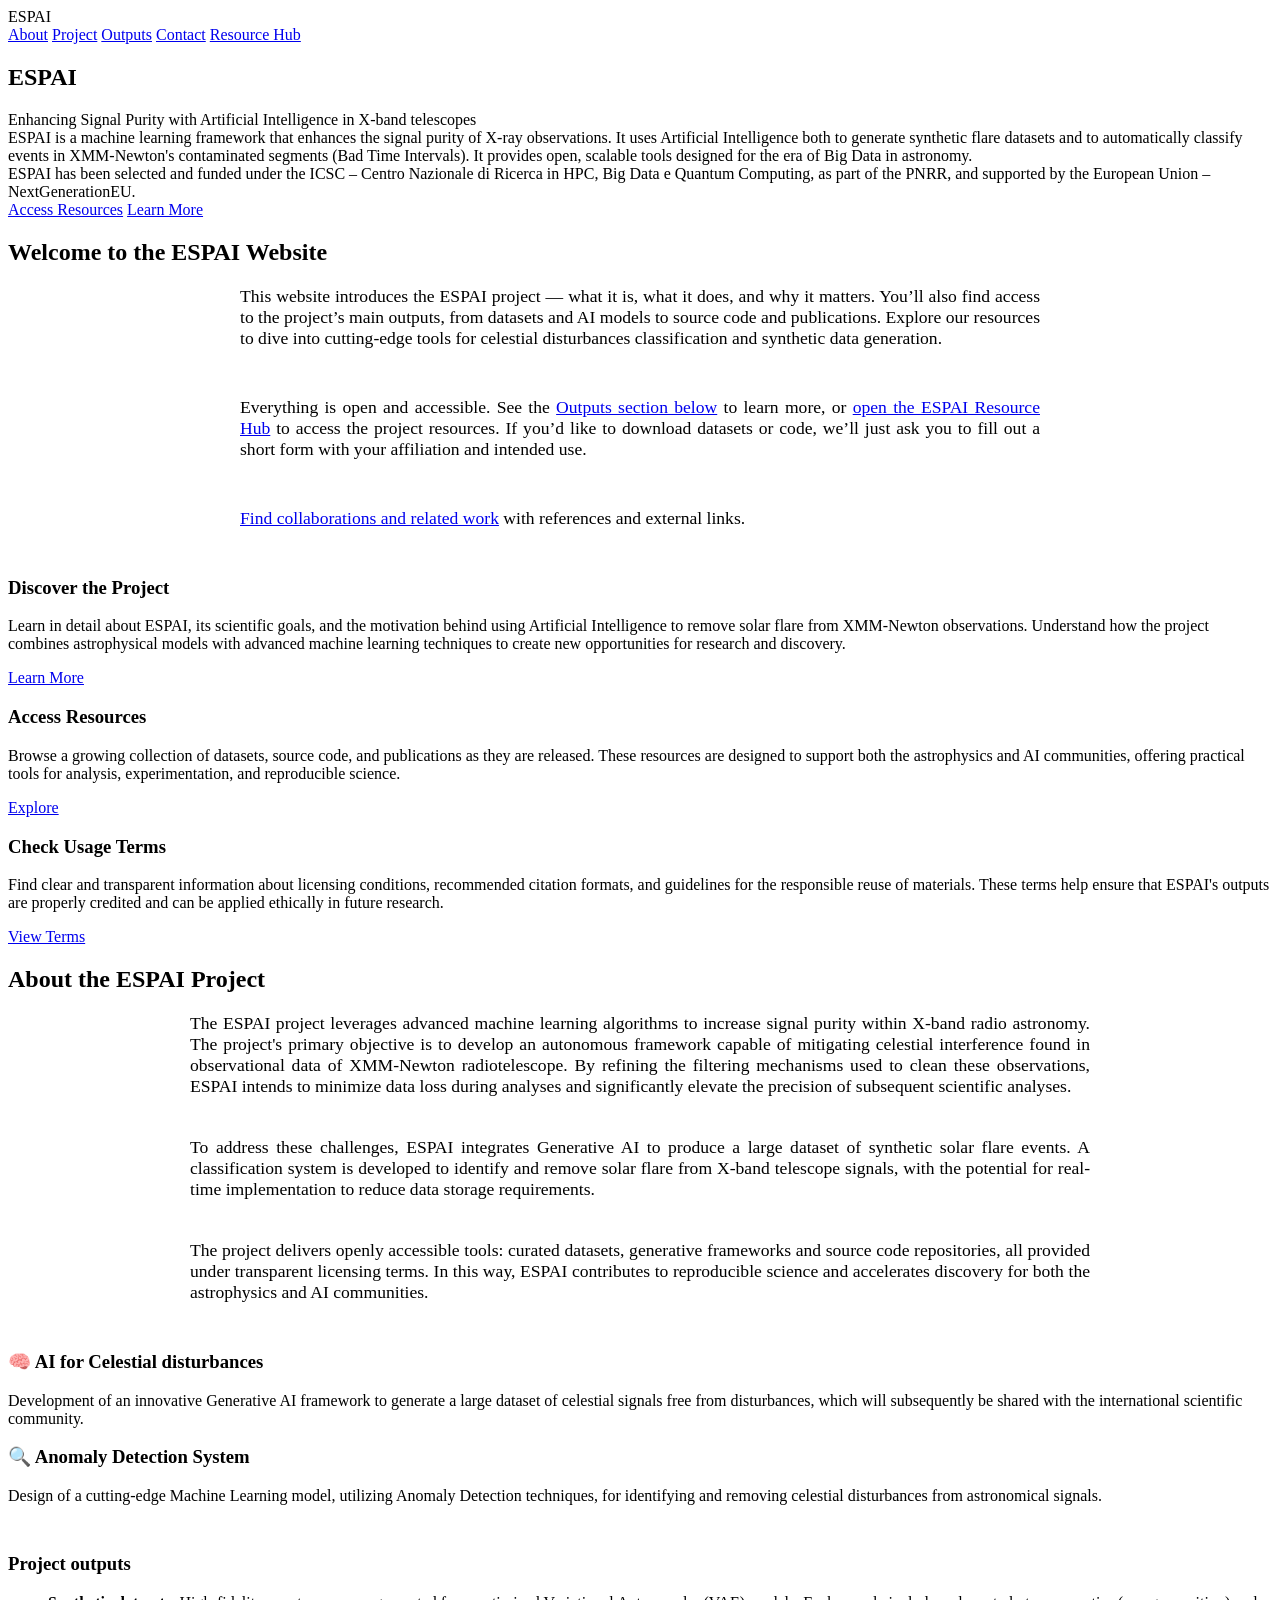
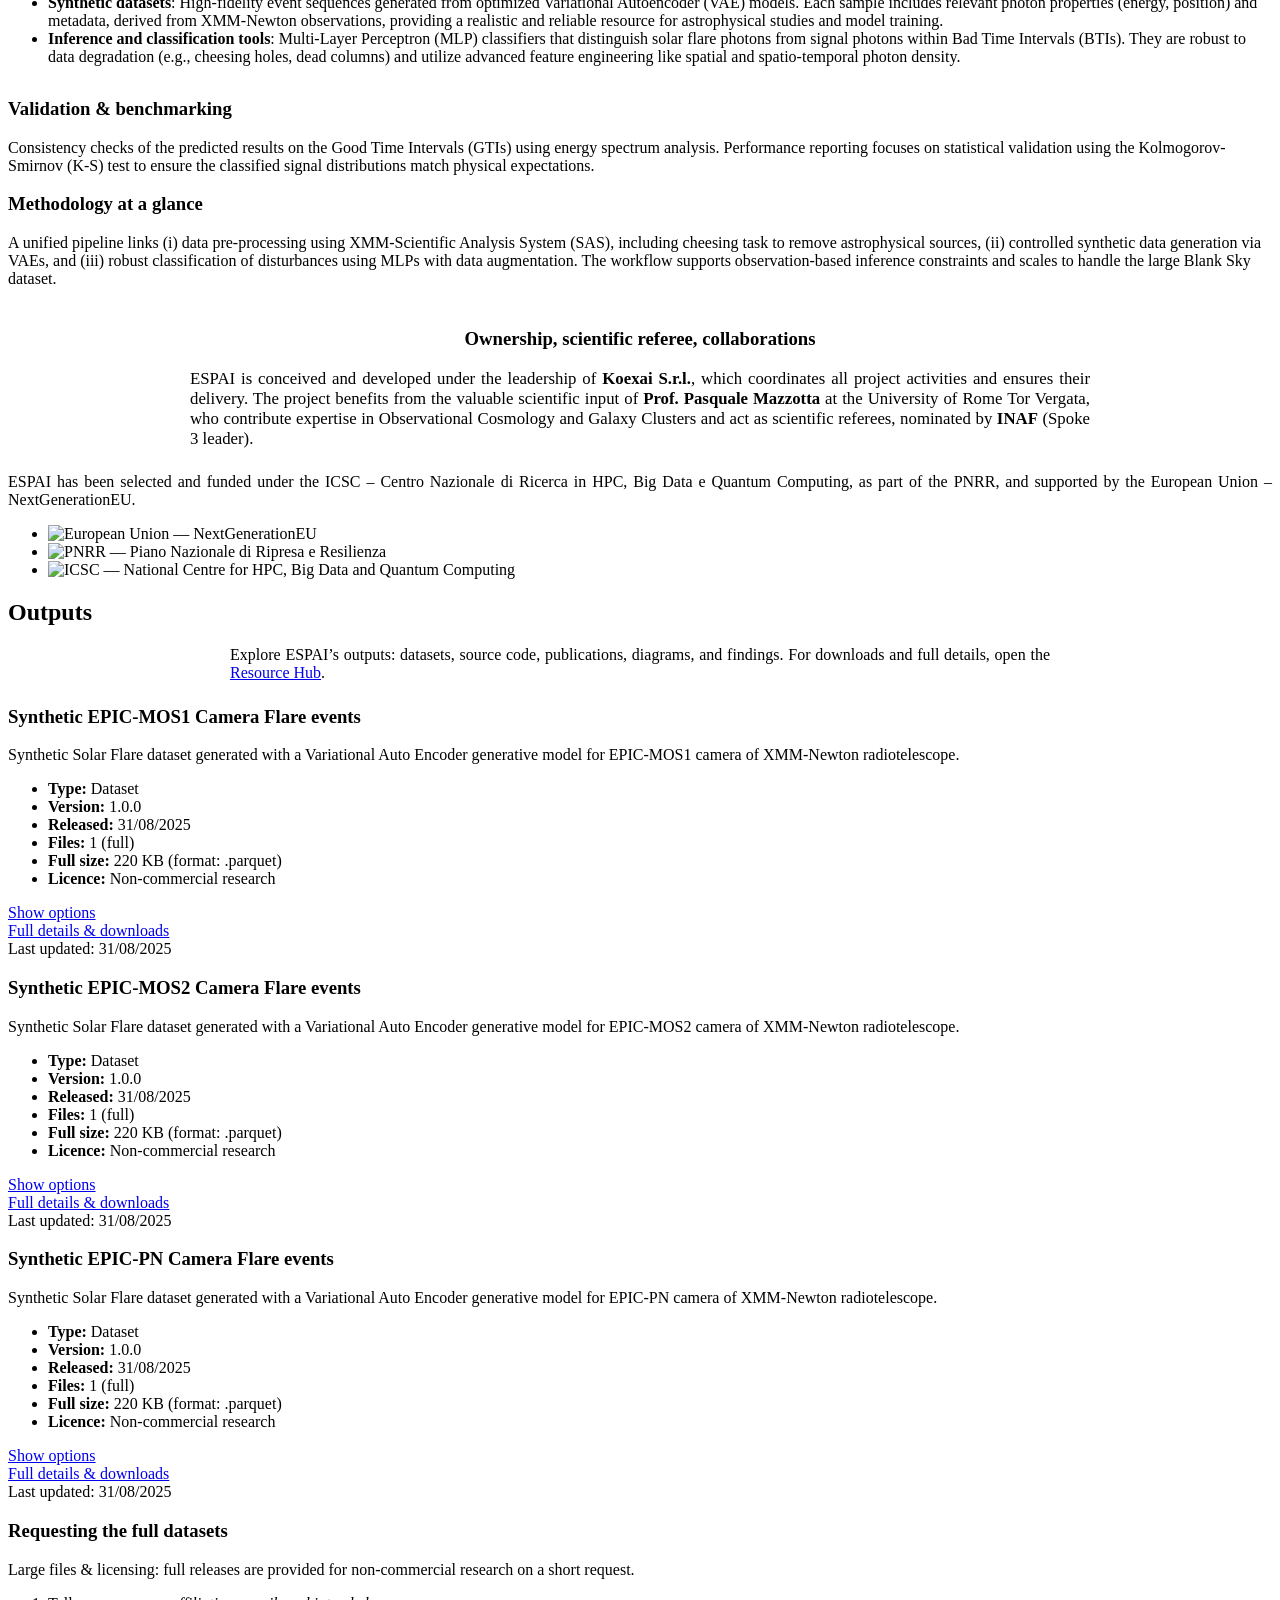
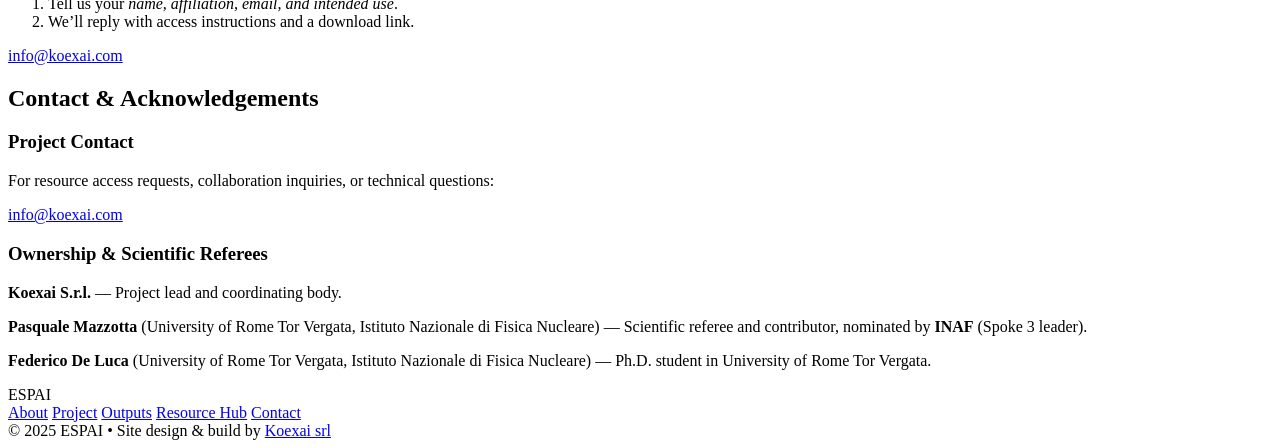
==== commit 410d4ac9: "Update index.html" ====
--- a/index.html
+++ b/index.html
@@ -183,7 +183,7 @@
                        data-sample-size="~250 KB">
                 <header class="resource-head">
                   <h3>Synthetic EPIC-MOS1 Camera Flare events</h3>
-                  <p>Curated multi-band observations with passbands, cadence, uncertainty model and quality flags.</p>
+                  <p>Synthetic Solar Flare dataset generated with a Variational Auto Encoder generative model for EPIC-MOS1 camera of XMM-Newton radiotelescope.</p>
                   <ul class="meta">
                     <li><strong>Type:</strong> Dataset</li>
                     <li><strong>Version:</strong> 1.0.0</li>
@@ -212,7 +212,7 @@
                        data-sample-size="~250 KB">
                 <header class="resource-head">
                   <h3>Synthetic EPIC-MOS2 Camera Flare events</h3>
-                  <p>Curated multi-band observations with passbands, cadence, uncertainty model and quality flags.</p>
+                  <p>Synthetic Solar Flare dataset generated with a Variational Auto Encoder generative model for EPIC-MOS2 camera of XMM-Newton radiotelescope.</p>
                   <ul class="meta">
                     <li><strong>Type:</strong> Dataset</li>
                     <li><strong>Version:</strong> 1.0.0</li>
@@ -240,7 +240,7 @@
                        data-sample-size="~250 KB">
                 <header class="resource-head">
                   <h3>Synthetic EPIC-PN Camera Flare events</h3>
-                  <p>Curated multi-band observations with passbands, cadence, uncertainty model and quality flags.</p>
+                  <p>Synthetic Solar Flare dataset generated with a Variational Auto Encoder generative model for EPIC-PN camera of XMM-Newton radiotelescope.</p>
                   <ul class="meta">
                     <li><strong>Type:</strong> Dataset</li>
                     <li><strong>Version:</strong> 1.0.0</li>
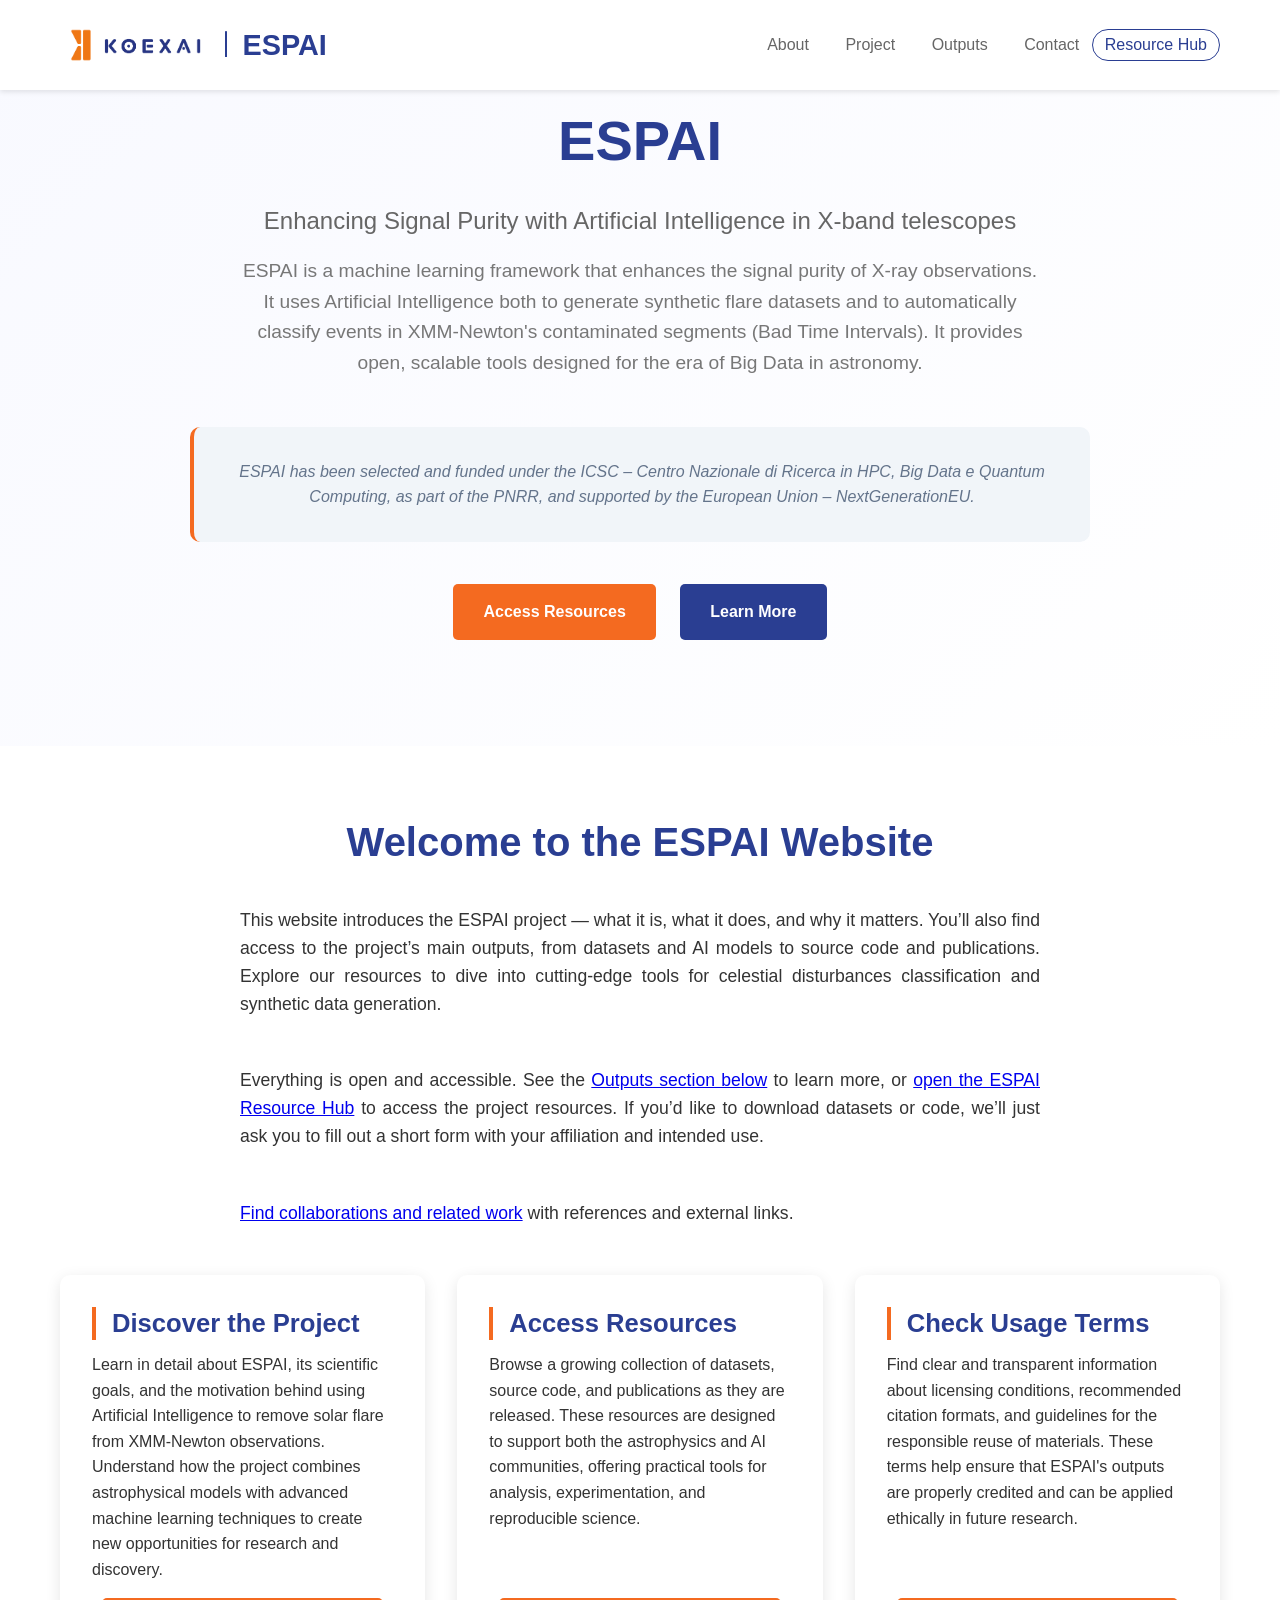
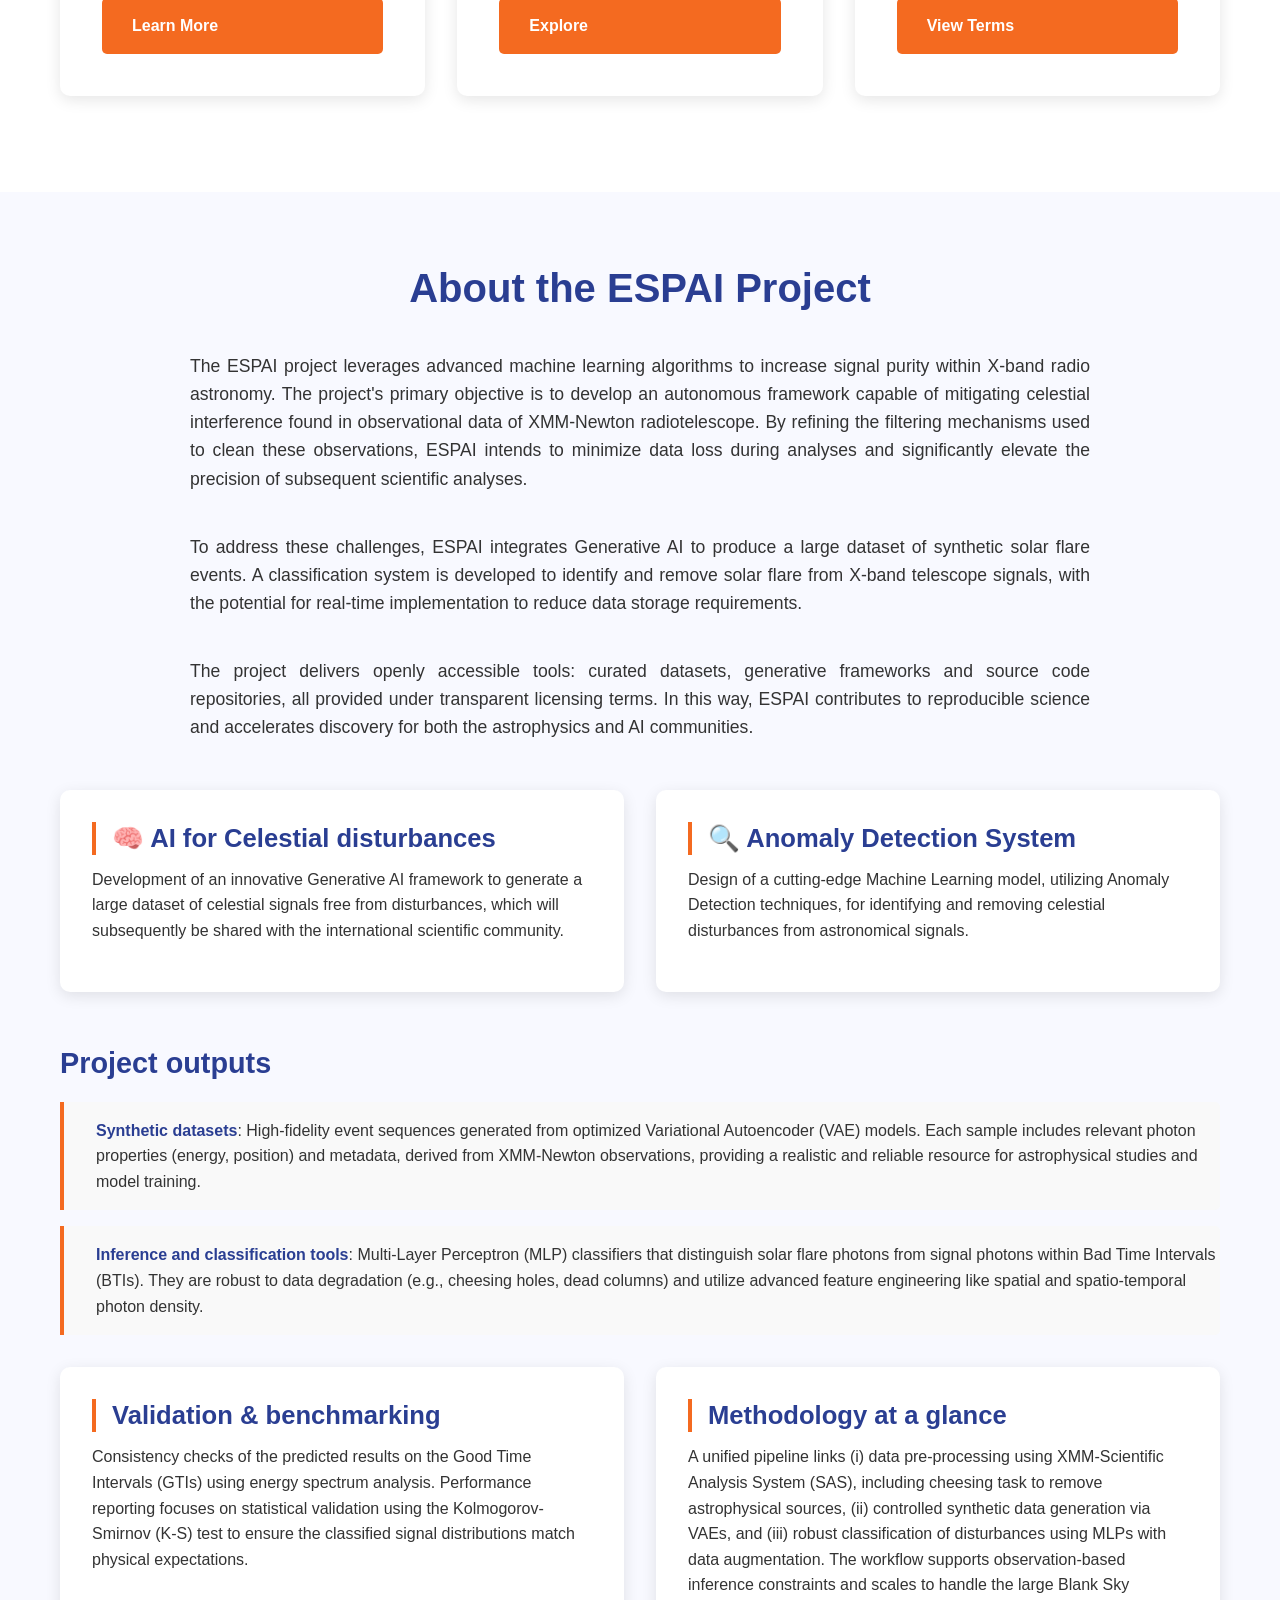
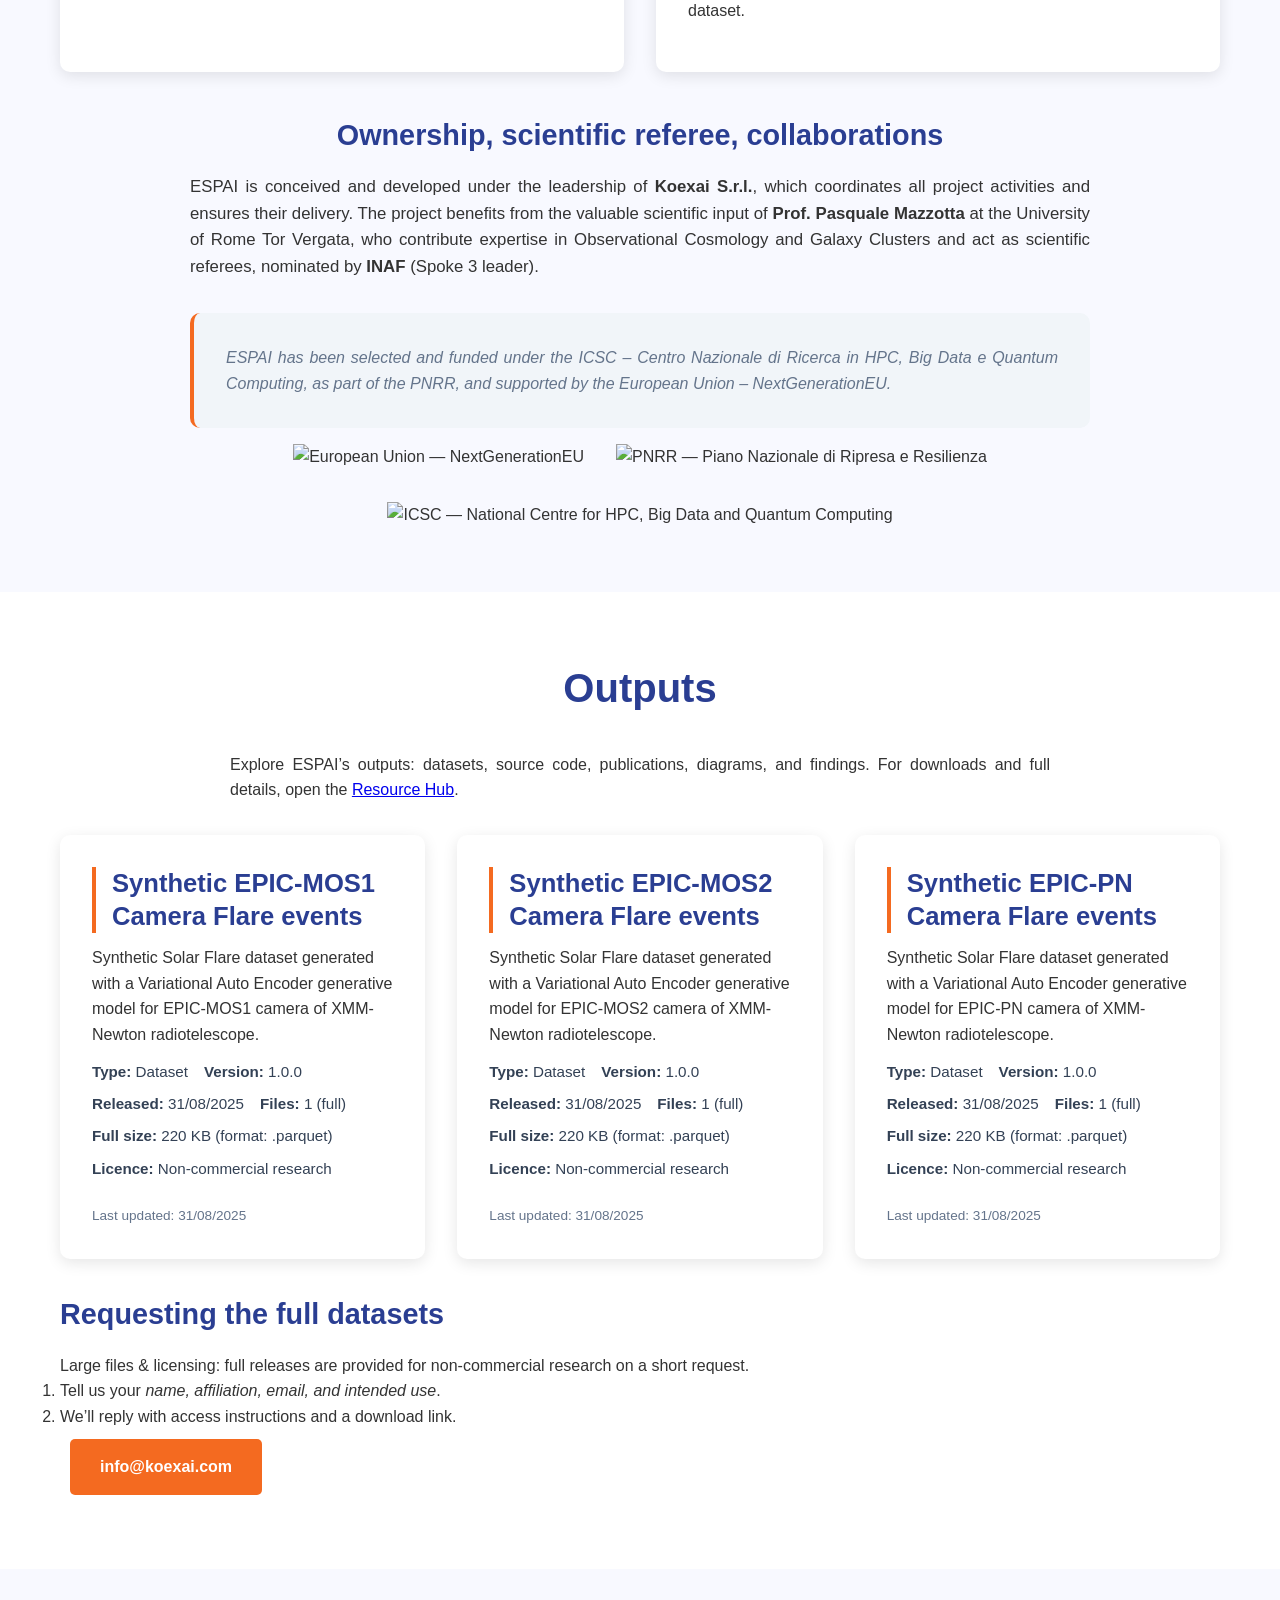
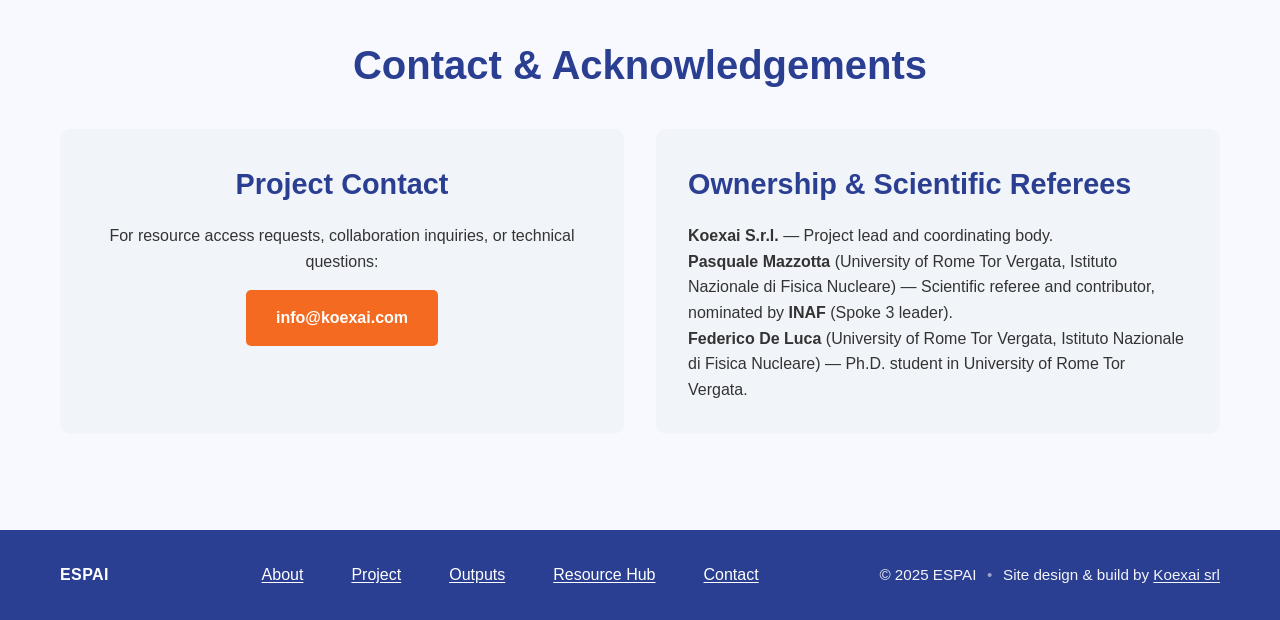
==== commit 0f8ad62f: "updated site v4" ====
--- a/index.html
+++ b/index.html
@@ -19,7 +19,12 @@
     <header>
         <div class="container">
             <div class="header-content">
-                <div class="logo">ESPAI</div>
+                <!--<div class="logo">ESPAI</div>-->
+                <div class="logo" style="display: flex; align-items: center; gap: 0.5em;">
+                    <img src="./assets/img/logos/koexai logo.png" alt="Koexai Logo" style="height: 2.0em;">
+                    <img src="./assets/img/logos/verticle_line.png" alt="Verticle Line" style="height: 1.0em;">
+                    ESPAI
+                </div>
                 <nav>
                     <a href="#about">About</a>
                     <a href="#project">Project</a>
--- a/assets/css/main.css
+++ b/assets/css/main.css
@@ -0,0 +1,957 @@
+/* === Base reset & layout === */
+* { margin: 0; padding: 0; box-sizing: border-box; }
+body { font-family: 'Segoe UI', Tahoma, Geneva, Verdana, sans-serif; line-height: 1.6; color: #333; background: #fff; }
+.container { max-width: 1200px; margin: 0 auto; padding: 0 20px; }
+
+/* === Header === */
+body > header {
+  background: #fff;
+  padding: 1rem 0;
+  box-shadow: 0 2px 5px rgba(0,0,0,0.1);
+  position: fixed;
+  width: 100%;
+  top: 0;
+  z-index: 1000;
+}
+.header-content { display: flex; justify-content: space-between; align-items: center; }
+.logo { font-size: 1.8rem; font-weight: bold; color: #2A3E92; }
+
+/* Primary nav */
+nav a { text-decoration: none; color: #666; margin-left: 2rem; font-weight: 500; transition: color 0.3s; }
+nav a:hover { color: #F46A20; }
+
+/* CTA pill for the Resource Hub link (global) */
+header nav .nav-cta {
+  display: inline-block;
+  padding: .45rem .75rem;
+  border: 1px solid #2A3E92;
+  border-radius: 9999px;
+  text-decoration: none;
+  color: #2A3E92;
+  line-height: 1;
+  margin-left: .5rem;
+}
+header nav .nav-cta:hover { background: #2A3E92; color: #fff; }
+@media (max-width: 768px) { header nav .nav-cta { padding: .4rem .65rem; } }
+
+/* === Main layout === */
+section { padding: 4rem 0; }  /* content spacing; anchor offset handled below */
+
+/* === Hero === */
+.hero { background: linear-gradient(135deg, #f8f9ff 0%, #fff 100%); text-align: center; padding: 6rem 0; }
+.hero h1 { font-size: 3.5rem; color: #2A3E92; margin-bottom: 1rem; }
+.hero .subtitle { font-size: 1.5rem; color: #666; margin-bottom: 1rem; }
+.hero .tagline { font-size: 1.2rem; color: #777; margin-bottom: 3rem; max-width: 800px; margin-left: auto; margin-right: auto; }
+.funding-notice { background: #f1f5f9; padding: 2rem; border-radius: 10px; margin: 2rem auto; max-width: 900px; font-style: italic; color: #64748b; border-left: 4px solid #F46A20; }
+
+/* === Buttons === */
+.btn { display: inline-block; background: #F46A20; color: #fff; padding: 15px 30px; text-decoration: none; border-radius: 5px; font-weight: bold; transition: background .3s; margin: 10px; }
+.btn:hover { background: #e55a1a; }
+.btn-secondary { background: #2A3E92; }
+.btn-secondary:hover { background: #1e2d6f; }
+
+/* === Headings (site-wide defaults) === */
+h2 { font-size: 2.5rem; color: #2A3E92; text-align: center; margin-bottom: 2rem; }
+h3 { font-size: 1.8rem; color: #2A3E92; margin-bottom: 1rem; }
+
+/* === Grid & cards === */
+.grid { display: grid; grid-template-columns: repeat(auto-fit, minmax(300px, 1fr)); gap: 2rem; margin: 2rem 0; align-items: stretch; }
+.card { background: #fff; padding: 2rem; border-radius: 10px; box-shadow: 0 4px 15px rgba(0,0,0,0.1); transition: transform .3s, box-shadow .3s; display: flex; flex-direction: column; justify-content: flex-start; height: 100%; position: relative; }
+.card:hover { transform: translateY(-5px); box-shadow: 0 8px 25px rgba(0,0,0,0.15); }
+.card h3 { color: #2A3E92; border-left: 4px solid #F46A20; padding-left: 1rem; font-size: 1.6rem; line-height: 1.3; margin-bottom: .75rem; }
+.card p { font-size: 1rem; line-height: 1.6; margin-bottom: 1rem; }
+.card .btn { margin-top: auto; }
+
+/* === Misc sections === */
+.alternate-bg { background: #f8f9ff; }
+.feature-list { list-style: none; padding: 0; }
+.feature-list li { padding: 1rem 0; border-left: 4px solid #F46A20; padding-left: 2rem; margin: 1rem 0; background: #f9f9f9; border-radius: 0 5px 5px 0; }
+.feature-list li strong { color: #2A3E92; }
+
+/* === Site footer === */
+.site-footer { background: #2A3E92; color: #fff; text-align: center; padding: 2rem 0; }
+.contact-info { background: #f1f5f9; padding: 2rem; border-radius: 10px; text-align: center; }
+
+/* === Funding logos === */
+.logo-bar { display: flex; flex-wrap: wrap; justify-content: center; align-items: center; list-style: none; padding: 0; margin: 0; gap: 2rem; }
+.logo-bar img { height: 88px; max-width: 100%; }
+@media (max-width: 1024px) { .logo-bar img { height: 72px; } }
+@media (max-width: 768px)  { .logo-bar img { height: 48px; } }
+
+/* === Resources section (homepage cards) === */
+.resource-grid { align-items: stretch; position: relative; }
+.resource-card { display: flex; flex-direction: column; isolation: isolate; overflow: hidden; z-index: 0; }
+/* Ensure card headers behave like normal content */
+.resource-card .resource-head { position: static; width: auto; top: auto; box-shadow: none; background: transparent; }
+.resource-card .resource-head p { margin: .35rem 0 .75rem; }
+
+/* Metadata row */
+.meta { display: flex; flex-wrap: wrap; gap: .5rem 1rem; margin: 0 0 .75rem; padding: 0; list-style: none; }
+.meta li { font-size: .95rem; color: #334155; }
+
+/* Details blocks — hidden when closed */
+.resource-card details > summary { display: none; }
+.block-sample:not([open]), .block-docs:not([open]) { display: none !important; }
+
+.block-sample, .block-docs {
+  margin-top: .75rem;
+  border: 1px solid #e5e7eb;
+  border-radius: 10px;
+  padding: .75rem;
+  background: #fafafa;
+  position: relative;
+  z-index: 1;
+}
+.block-sample[open], .block-docs[open] { background: #f8fafc; }
+
+/* Sample table (homepage cards) */
+.sample-note { font-size: .9rem; color: #475569; margin-bottom: .5rem; }
+.sample-actions { display: flex; align-items: center; gap: 1rem; margin-top: .5rem; }
+.sample-table { overflow: auto; max-height: 280px; border: 1px solid #e5e7eb; background: #fff; border-radius: 8px; }
+.sample-table table { width: 100%; border-collapse: collapse; font-size: .92rem; }
+.sample-table th, .sample-table td { padding: .4rem .5rem; border-bottom: 1px solid #f1f5f9; white-space: nowrap; }
+.sample-table th { text-align: left; position: sticky; top: 0; background: #f8fafc; }
+
+/* Bottom action bar (appears on hover/focus/tap) */
+.hover-actions {
+  position: absolute; left: 1rem; right: 1rem; bottom: 1rem;
+  background: #fff; border: 1px solid #e5e7eb; border-radius: 10px;
+  box-shadow: 0 6px 18px rgba(0,0,0,.08);
+  padding: .75rem;
+  display: flex; align-items: center; justify-content: center;
+  opacity: 0; pointer-events: none; transform: translateY(8px);
+  transition: opacity .18s ease, transform .18s ease;
+  z-index: 2;
+}
+.resource-card:hover .hover-actions,
+.resource-card:focus-within .hover-actions,
+.resource-card.is-hovered .hover-actions { opacity: 1; pointer-events: auto; transform: translateY(0); }
+
+.actions-inner { display: flex; gap: .5rem; flex-wrap: wrap; justify-content: center; }
+.actions-inner .btn { margin: 0; } /* don't inherit .card .btn bottom push */
+
+.show-options {
+  position: absolute; right: .75rem; top: .75rem; z-index: 3;
+  font-size: .85rem; text-decoration: underline; color: #1e3a8a;
+}
+@media (hover:hover) { .show-options { opacity: 0; pointer-events: none; } }
+
+/* Card footer (small note, not site footer) */
+.resource-foot { margin-top: .75rem; font-size: .85rem; color: #64748b; background: transparent; padding: 0; }
+
+/* === Accessibility focus (unified) === */
+a:focus-visible,
+button:focus-visible,
+[tabindex]:focus-visible {
+  outline: 3px solid #2A3E92;
+  outline-offset: 2px;
+}
+
+/* === Skip link === */
+.skip-link {
+  position: absolute;
+  left: -9999px;
+  top: auto;
+  width: 1px;
+  height: 1px;
+  overflow: hidden;
+}
+.skip-link:focus {
+  position: static;
+  width: auto;
+  height: auto;
+  padding: .5rem .75rem;
+  background: #F1F5FF;
+  border-radius: .5rem;
+  display: inline-block;
+}
+
+/* === Fixed header compensation + anchor offset === */
+:root { --header-h: 88px; }              /* desktop header height (tweak if needed) */
+
+.with-fixed-header main {                /* pushes page content below the bar */
+  padding-top: var(--header-h);
+}
+
+/* When jumping to #anchors, keep the heading clear of the bar */
+.with-fixed-header section[id],
+.with-fixed-header article[id],
+.with-fixed-header h1[id],
+.with-fixed-header h2[id],
+.with-fixed-header h3[id],
+.with-fixed-header h4[id] {
+  scroll-margin-top: calc(var(--header-h) + 8px);
+}
+
+/* Mobile: header is usually shorter */
+@media (max-width: 768px) {
+  :root { --header-h: 72px; }
+}
+
+/* === Resource Hub (scoped to body.resources-page) === */
+body.resources-page .lede { max-width: 80ch; margin: .75rem auto 1.25rem; color: #475569; }
+
+/* Type scale */
+body.resources-page h1 { font-size: 3rem; color: #2A3E92; letter-spacing: -0.02em; margin: 0 0 1rem; }
+body.resources-page h2 { font-size: 2.2rem; color: #2A3E92; text-align: center; margin: 2.2rem 0 .75rem; }
+body.resources-page h3 { font-size: 1.6rem; color: #2A3E92; margin: 1.2rem 0 .5rem; }
+body.resources-page h4 { font-size: 1.1rem; font-weight: 700; margin: .6rem 0 .35rem; }
+body.resources-page h5 { font-size: 1rem; font-weight: 600; margin: .75rem 0 .45rem; }
+
+body.resources-page p { margin: .5rem 0; }
+body.resources-page ul { margin: .5rem 0 1rem 1.25rem; }
+
+/* Content links (main + footer + TOC) — not header nav */
+body.resources-page main a,
+/* body.resources-page footer a, */
+body.resources-page #toc a {
+  color: #1f3a8a;
+  text-decoration: underline;
+  text-underline-offset: 2px;
+}
+body.resources-page main a:hover,
+body.resources-page footer a:hover,
+body.resources-page #toc a:hover {
+  text-decoration-thickness: 2px;
+}
+/* Footer links on dark background */
+.site-footer a,
+.site-footer a:visited {
+  color:#fff;
+  text-decoration: underline;
+  text-underline-offset: 2px;
+}
+.site-footer a:hover { text-decoration-thickness: 2px; }
+
+
+/* ===== Resource Hub — TOC panel (professional/clean) ===== */
+body.resources-page #toc { --toc-indent: .7rem; --toc-rail1:#e5e7eb; --toc-rail2:#eef2f7; }
+
+/* No bullets anywhere */
+body.resources-page #toc ul,
+body.resources-page #toc li { list-style: none; margin: 0; padding: 0; }
+
+/* Top level: flush with the panel (no rail) */
+body.resources-page #toc > ul {
+  padding-left: 0;
+  margin-left: 0;
+  border-left: 0;
+  margin-top: .35rem;
+}
+
+/* Nested levels: small, consistent indent + subtle rail */
+body.resources-page #toc li                 { margin: .18rem 0; }
+body.resources-page #toc li > ul            { margin-left: var(--toc-indent); padding-left: var(--toc-indent); border-left: 2px solid var(--toc-rail1); }
+body.resources-page #toc li > ul > li > ul  { border-left: 2px solid var(--toc-rail2); }
+
+/* Links */
+body.resources-page #toc a {
+  display: block;
+  color: #334155;
+  text-decoration: none;
+  line-height: 1.3;
+  overflow-wrap: anywhere;   /* wrap long labels instead of pushing indent */
+}
+body.resources-page #toc a:hover { color: #1f3a8a; text-decoration: underline; }
+
+/* Active */
+body.resources-page #toc a[aria-current="true"] {
+  color: #1f3a8a;
+  font-weight: 700;
+  background: #eef2ff;
+  border-radius: 6px;
+  padding: 2px 4px;
+}
+
+/* TOC panel shell */
+body.resources-page .toc-panel { padding: .9rem .95rem 1.15rem .95rem; }
+body.resources-page .toc-panel h2 {
+  font-size: 1.05rem;
+  text-align: left;
+  margin: 0 0 .5rem;
+  color: #2A3E92;
+}
+/* Avoid generic padding on lists; indenting is handled above */
+body.resources-page .toc-panel ul { margin: .25rem 0; padding-left: 0; }
+body.resources-page .toc-panel ul ul { margin-top: .25rem; }
+body.resources-page .toc-panel li + li { margin-top: .25rem; }
+body.resources-page .toc-panel a { text-decoration: none; }
+body.resources-page .toc-panel a:hover { text-decoration: underline; }
+
+/* Hard reset to guarantee flush top level (wins over any earlier rules) */
+body.resources-page .toc-panel #toc > ul{
+  padding-left: 0 !important;
+  margin-left: 0 !important;
+  border-left: 0 !important;
+}
+body.resources-page .toc-panel #toc > ul > li,
+body.resources-page .toc-panel #toc > ul > li > a{
+  padding-left: 0 !important;
+  margin-left: 0 !important;
+}
+/* First nested level inside the panel */
+body.resources-page .toc-panel #toc > ul > li > ul{
+  margin-left: .45rem;
+  padding-left: .6rem;
+  border-left: 2px solid #e5e7eb;
+}
+
+/* Active link state (set via JS) */
+body.resources-page .toc-panel a[aria-current="true"] {
+  font-weight: 700;
+  color: #2A3E92;
+  text-decoration: underline;
+  text-underline-offset: 2px;
+}
+
+/* Jump to… select — full-width and neat */
+body.resources-page .toc-panel .toc-select{
+  display:block; width:100%;
+  margin:.5rem 0 .5rem;
+  padding:.45rem .6rem;
+  border:1px solid #e5e7eb; border-radius:8px; background:#fff;
+  font: inherit;
+}
+
+/* Ensure long labels/URLs wrap inside the panel */
+body.resources-page .toc-panel a{ overflow-wrap:anywhere; word-break:break-word; }
+
+/* Dataset blocks spacing */
+body.resources-page #datasets { margin-top: 1rem; }
+body.resources-page #datasets > section { margin-top: 1.5rem; }          /* A / B / C categories */
+body.resources-page #datasets article {
+  margin: 1.25rem 0 2rem;                                                /* A1, A2, B1, C1 blocks */
+  padding-bottom: 1rem;
+  border-bottom: 1px solid #e5e7eb;
+}
+body.resources-page #datasets h3 { margin: 1rem 0 .25rem; }
+body.resources-page #datasets h4 { margin: .6rem 0 .35rem; }
+body.resources-page #datasets h5 { margin: .75rem 0 .45rem; font-weight: 600; }
+body.resources-page #datasets p { margin: .45rem 0; }
+body.resources-page #datasets ul { margin: .4rem 0 .9rem 1.25rem; }       /* indent lists within blocks */
+
+/* Preview containers / tables */
+body.resources-page .table-scroll {
+  margin-top: .4rem;
+  border: 1px solid #e5e7eb;
+  border-radius: 8px;
+  overflow: auto;
+  max-height: 240px;
+  background: #fff;
+}
+body.resources-page .table-scroll table { width: 100%; border-collapse: collapse; font-size: .95rem; }
+body.resources-page .table-scroll thead th {
+  position: sticky; top: 0;
+  background: #f8fafc;
+  text-align: left;
+  border-bottom: 1px solid #e5e7eb;
+  padding: .45rem .6rem;
+  white-space: nowrap;
+}
+body.resources-page .table-scroll tbody td {
+  border-bottom: 1px solid #f1f5f9;
+  padding: .4rem .6rem;
+  white-space: nowrap;
+}
+body.resources-page .table-scroll tbody tr:nth-child(odd) td { background: #fcfdff; }
+body.resources-page .preview-actions { margin-top: .45rem; }
+
+/* Muted text */
+body.resources-page .muted { color: #64748b; }
+
+/* Current page state (Hub CTA filled on the hub) */
+body.resources-page header nav .nav-cta[aria-current="page"] { background: #2A3E92; color: #fff; }
+
+/* === Responsive tweaks (site-wide, non-destructive) === */
+@media (max-width: 768px) {
+  .hero h1 { font-size: 2.7rem; }
+  h2 { font-size: 2rem; }
+  h3, .card h3 { font-size: 1.4rem; }
+
+  /* Keep nav visible on small screens (no JS burger yet) */
+  .header-content { justify-content: space-between; }
+  header nav { display: flex; flex-wrap: wrap; gap: .75rem 1rem; }
+  header nav a { margin-left: 0; }
+}
+
+/* ===== Resource Hub: two-column layout & TOC panel (scoped) ===== */
+body.resources-page .page-grid {
+  display: grid;
+  grid-template-columns: 260px 1fr;
+  gap: 2rem;
+  align-items: start;
+}
+
+/* Sticky TOC panel (shell already above) */
+body.resources-page .toc-panel {
+  position: sticky;
+  top: calc(var(--header-h) + 12px);
+  align-self: start;
+  border: 1px solid #e5e7eb;
+  border-radius: 12px;
+  background: #fff;
+  padding: 1rem 1rem 1.25rem;
+}
+
+/* Mobile: collapse to single column and show a Jump control */
+@media (max-width: 980px) {
+  body.resources-page .page-grid { grid-template-columns: 1fr; }
+  body.resources-page .toc-panel {
+    position: static;
+    padding: .75rem;
+  }
+  body.resources-page .toc-select {
+    display: block;
+    width: 100%;
+    margin: .25rem 0 .5rem;
+    padding: .5rem .6rem;
+    border: 1px solid #e5e7eb;
+    border-radius: 8px;
+    background: #fff;
+    font: inherit;
+  }
+  /* Hide the long list on small screens; keep the heading + select */
+  body.resources-page .toc-panel ul { display: none; }
+}
+
+/* ===== Resource Hub — Category bands + dataset frames (scoped) ===== */
+:root{
+  /* faint tints for category backgrounds */
+  --band-a: #F8FAFF;  /* cool blue */
+  --band-b: #FAFFF8;  /* soft green */
+  --band-c: #FFF9F8;  /* warm coral */
+  --band-border: #eef2f7;
+}
+
+body.resources-page #datasets .category-band {
+  background: #fff; /* default, overridden by per-band classes below */
+  border: 1px solid var(--band-border);
+  border-radius: 12px;
+  padding: 1.25rem;
+  margin: 1.5rem 0;
+}
+
+/* per-category tints */
+body.resources-page #datasets .category-band.band-a { background: var(--band-a); }
+body.resources-page #datasets .category-band.band-b { background: var(--band-b); }
+body.resources-page #datasets .category-band.band-c { background: var(--band-c); }
+
+/* space inside bands */
+body.resources-page #datasets .category-band > * + * { margin-top: 1rem; }
+
+/* dataset frames (NOT cards): subtle border, radius, white bg */
+body.resources-page #datasets .dataset.frame {
+  background: #fff;
+  border: 1px solid #e5e7eb;
+  border-radius: 10px;
+  padding: 1rem 1.25rem;
+  margin: .75rem 0 1rem;
+}
+
+/* remove the old bottom divider when framed */
+body.resources-page #datasets article.frame {
+  border-bottom: 0;
+  padding-bottom: 0;
+}
+
+/* tidy spacing of headings within framed datasets */
+body.resources-page #datasets .dataset.frame h4 { margin-top: .25rem; }
+body.resources-page #datasets .dataset.frame h5 { margin-top: .75rem; }
+
+/* responsive: soften padding on small screens */
+@media (max-width: 768px){
+  body.resources-page #datasets .category-band { padding: .9rem; }
+  body.resources-page #datasets .dataset.frame { padding: .9rem; }
+}
+
+/* Primary files strip (scoped to the hub) */
+body.resources-page .visually-hidden {
+  position: absolute !important; width: 1px; height: 1px; padding: 0; margin: -1px;
+  overflow: hidden; clip: rect(0,0,0,0); white-space: nowrap; border: 0;
+}
+
+body.resources-page .file-strip {
+  display: flex; flex-wrap: wrap; gap: .5rem 1rem;
+  margin: .35rem 0 .75rem;
+}
+
+body.resources-page .file-item {
+  display: inline-flex; align-items: center; gap: .5rem;
+  padding: .45rem .65rem;
+  border: 1px solid #e5e7eb; border-radius: 9999px;
+  background: #fff;
+}
+
+body.resources-page .file-item svg { width: 16px; height: 16px; fill: #2A3E92; flex: 0 0 auto; }
+body.resources-page .file-item .name { font-weight: 600; }
+body.resources-page .file-item .meta { color: #64748b; font-size: .9rem; }
+body.resources-page .file-item .hash {
+  font-family: ui-monospace, SFMono-Regular, Menlo, Consolas, monospace;
+  font-size: .85rem; text-decoration: underline; text-underline-offset: 2px;
+}
+
+/* ===== Resource Hub — Preview toolbar (scoped) ===== */
+body.resources-page .preview-toolbar {
+  display: flex;
+  align-items: center;
+  justify-content: space-between;
+  gap: .5rem;
+  margin: .35rem 0 .25rem;
+  font-size: .9rem;
+}
+
+body.resources-page .preview-toolbar .group {
+  display: inline-flex;
+  align-items: center;
+  gap: .5rem;
+}
+
+/* Reuse the small, neutral button look */
+body.resources-page .preview-toolbar button,
+body.resources-page .preview-toolbar a.btn-ghost {
+  border: 1px solid #e5e7eb;
+  padding: .3rem .5rem;
+  border-radius: 6px;
+  background: #fff;
+  cursor: pointer;
+  text-decoration: none;
+  line-height: 1;
+}
+
+body.resources-page .preview-toolbar button[disabled] { opacity: .5; cursor: default; }
+body.resources-page .preview-toolbar .range { font-variant-numeric: tabular-nums; color: #64748b; }
+body.resources-page .preview-toolbar .status { margin-left: .25rem; color: #64748b; font-size: .85rem; }
+
+/* Small screens: stack neatly */
+@media (max-width: 640px) {
+  body.resources-page .preview-toolbar { flex-wrap: wrap; }
+}
+
+body.resources-page .preview-toolbar--bottom { margin-top: .25rem; }
+
+/* ===== Resource Hub — FAIR checklist (scoped, consolidated) ===== */
+body.resources-page{
+  /* status colours */
+  --fair-ok:       #16a34a;  /* green */
+  --fair-soon:     #d97706;  /* amber */
+  --fair-missing:  #64748b;  /* grey */
+  --fair-external: #0e7490;  /* teal */
+  --fair-border:   #e5e7eb;
+
+  /* chip tints (bg + text) */
+  --fair-ok-bg:       #e9f7ef;  --fair-ok-text:       #065f46;
+  --fair-soon-bg:     #fff4e5;  --fair-soon-text:     #7c2d12;
+  --fair-missing-bg:  #eef2f7;  --fair-missing-text:  #334155;
+  --fair-external-bg: #e6f7fb;  --fair-external-text: #0c4a6e;
+}
+
+body.resources-page .fair-note { color:#64748b; margin:.35rem 0 .5rem; }
+
+body.resources-page .fair-checklist {
+  list-style:none; margin:.5rem 0 1rem; padding:0; display:grid; gap:.5rem;
+}
+
+body.resources-page .fair-item {
+  display:flex; align-items:center; gap:.5rem;
+  padding:.5rem .65rem; border:1px solid var(--fair-border);
+  border-radius:8px; background:#fff;
+}
+
+/* left accent by status */
+body.resources-page .fair-item[data-status="available"] { border-left:4px solid var(--fair-ok); }
+body.resources-page .fair-item[data-status="soon"]      { border-left:4px solid var(--fair-soon); }
+body.resources-page .fair-item[data-status="external"]  { border-left:4px solid var(--fair-external); }
+body.resources-page .fair-item[data-status="missing"]   { border-left:4px solid var(--fair-missing); }
+
+/* tiny icon colour by status */
+body.resources-page .fair-item .icon svg { width:16px; height:16px; display:block; }
+body.resources-page .fair-item[data-status="available"] .icon svg { fill: var(--fair-ok); }
+body.resources-page .fair-item[data-status="soon"]      .icon svg { fill: var(--fair-soon); }
+body.resources-page .fair-item[data-status="external"]  .icon svg { fill: var(--fair-external); }
+body.resources-page .fair-item[data-status="missing"]   .icon svg { fill: var(--fair-missing); }
+
+/* name + link */
+body.resources-page .fair-item .name { font-weight:600; margin-right:.25rem; }
+body.resources-page .fair-item .sep  { color:#94a3b8; }
+
+/* coloured status chip (matches accent) */
+body.resources-page .fair-item .state{
+  margin-left:auto; font-size:.82rem; padding:.2rem .5rem; border-radius:9999px;
+  border:1px solid var(--fair-border); background:#f8fafc; color:#334155;
+}
+body.resources-page .fair-item[data-status="available"] .state{
+  background:var(--fair-ok-bg); border-color:var(--fair-ok); color:var(--fair-ok-text);
+}
+body.resources-page .fair-item[data-status="soon"] .state{
+  background:var(--fair-soon-bg); border-color:var(--fair-soon); color:var(--fair-soon-text);
+}
+body.resources-page .fair-item[data-status="external"] .state{
+  background:var(--fair-external-bg); border-color:var(--fair-external); color:var(--fair-external-text);
+}
+body.resources-page .fair-item[data-status="missing"] .state{
+  background:var(--fair-missing-bg); border-color:var(--fair-missing); color:var(--fair-missing-text);
+}
+
+/* ===== Resource Hub — Licence & Citation tools (scoped) ===== */
+body.resources-page .cite-toolbar{
+  display:flex; align-items:center; justify-content:space-between;
+  gap:.5rem; margin:.35rem 0 .35rem; font-size:.9rem;
+}
+body.resources-page .cite-toolbar .group{
+  display:inline-flex; align-items:center; gap:.5rem;
+}
+
+/* Reuse neutral button look (same as preview toolbar) */
+body.resources-page .cite-toolbar button{
+  border:1px solid #e5e7eb; padding:.3rem .5rem; border-radius:6px;
+  background:#fff; cursor:pointer; line-height:1;
+}
+body.resources-page .cite-toolbar button[aria-pressed="true"]{
+  background:#f1f5f9;
+}
+body.resources-page .cite-toolbar .status{ margin-left:.25rem; color:#64748b; font-size:.85rem; }
+
+/* Contain long BibTeX/URL lines inside the box (prevents page-wide overflow) */
+body.resources-page pre.cite{
+  display:block;
+  max-width:100%;
+  padding:.75rem .9rem;
+  border:1px solid #e5e7eb;
+  border-radius:8px;
+  background:#f8fafc;
+  white-space:pre;          /* keep formatting */
+  overflow-x:auto;          /* scroll inside the box if needed */
+  overflow-y:auto;
+}
+
+/* Wrapping toggle for long citations */
+body.resources-page pre.cite.is-wrapped{
+  white-space: pre-wrap;        /* wrap long lines */
+  overflow-wrap: anywhere;      /* break very long tokens (URLs) */
+  overflow-x: auto;             /* keep internal scroll if still needed */
+}
+
+body.resources-page pre.cite.is-copied { box-shadow: 0 0 0 2px #c7d2fe inset; }
+
+/* Copy button success/fail flash */
+body.resources-page .cite-toolbar button.ok {
+  border-color: #2A3E92;
+  box-shadow: 0 0 0 2px rgba(42, 62, 146, 0.12);
+}
+
+/* ===== Resource Hub — Publications (scoped) ===== */
+body.resources-page .pub-filter{
+  display:flex; gap:.5rem; flex-wrap:wrap;
+  margin:.5rem 0 1rem;
+}
+body.resources-page .pub-filter button{
+  border:1px solid #e5e7eb; background:#fff; border-radius:9999px;
+  padding:.35rem .75rem; cursor:pointer; line-height:1; font:inherit;
+}
+body.resources-page .pub-filter button[aria-pressed="true"]{
+  background:#2A3E92; color:#fff; border-color:#2A3E92;
+}
+
+body.resources-page .pub-group{ margin:1.25rem 0 1.75rem; }
+body.resources-page .pub-list{ list-style:none; margin:.5rem 0 0; padding:0; display:grid; gap:.75rem; }
+
+body.resources-page .pub-item{
+  border:1px solid #e5e7eb; border-radius:10px; background:#fff;
+  padding:.8rem .95rem;
+}
+body.resources-page .pub-head{
+  display:flex; align-items:center; gap:.75rem;
+}
+body.resources-page .pub-title a{ text-decoration:none; }
+body.resources-page .pub-title a:hover{ text-decoration:underline; }
+
+body.resources-page .pub-meta{
+  list-style:none; margin:.35rem 0 .25rem; padding:0;
+  display:flex; flex-wrap:wrap; gap:.35rem 1rem; color:#475569; font-size:.95rem;
+}
+body.resources-page .pub-meta .label{ color:#334155; font-weight:600; }
+
+/* Status chip (publication) */
+body.resources-page{
+  --pub-prep:     #d97706; /* amber */
+  --pub-submit:   #0ea5e9; /* sky */
+  --pub-review:   #7c3aed; /* violet */
+  --pub-accept:   #16a34a; /* green */
+  --pub-publish:  #15803d; /* deep green */
+  --pub-preprint: #0369a1; /* deep sky */
+  --pub-wip:      #64748b; /* slate */
+}
+body.resources-page .pub-state{
+  margin-left:auto; font-size:.82rem; padding:.2rem .55rem; border-radius:9999px;
+  border:1px solid #e5e7eb; background:#f8fafc; color:#334155;
+}
+
+/* colour the chip by data-status */
+body.resources-page .pub-item[data-status="in-prep"]      .pub-state{ background:#fff4e5; border-color:var(--pub-prep);     color:#7c2d12; }
+body.resources-page .pub-item[data-status="submitted"]    .pub-state{ background:#e6f6fe; border-color:var(--pub-submit);   color:#075985; }
+body.resources-page .pub-item[data-status="under-review"] .pub-state{ background:#f3e8ff; border-color:var(--pub-review);   color:#5b21b6; }
+body.resources-page .pub-item[data-status="accepted"]     .pub-state{ background:#e9f7ef; border-color:var(--pub-accept);   color:#065f46; }
+body.resources-page .pub-item[data-status="published"]    .pub-state{ background:#e8f5eb; border-color:var(--pub-publish);  color:#065f46; }
+body.resources-page .pub-item[data-status="preprint"]     .pub-state{ background:#e6f7fb; border-color:var(--pub-preprint); color:#0c4a6e; }
+body.resources-page .pub-item[data-status="wip"]          .pub-state{ background:#eef2f7; border-color:var(--pub-wip);      color:#334155; }
+body.resources-page .pub-item[data-status="planned"]      .pub-state{ background:#eef2f7; border-color:#cbd5e1;             color:#334155; }
+
+/* details/summary tidy */
+body.resources-page details.pub-more summary{
+  cursor: pointer; color:#1f3a8a; text-decoration: underline; text-underline-offset:2px;
+}
+body.resources-page details.pub-more[open]{ background:#f8fafc; border-radius:8px; padding:.4rem .5rem; margin-top:.25rem; }
+body.resources-page details.pub-more[open] .pub-note{ color:#475569; }
+
+/* ===== Resource Hub — Source Code (scoped) ===== */
+body.resources-page .repo{
+  border:1px solid #e5e7eb; border-radius:12px; background:#fff;
+  padding:1rem 1.25rem; margin:1rem 0 1.5rem;
+}
+body.resources-page .repo-head{
+  display:flex; align-items:center; gap:.75rem;
+}
+body.resources-page .repo-title{ margin:0; font-size:1.25rem; color:#2A3E92; }
+
+/* status chip */
+body.resources-page .repo-state{
+  margin-left:auto; font-size:.82rem; padding:.2rem .55rem; border-radius:9999px;
+  border:1px solid #e5e7eb; background:#f8fafc; color:#334155;
+}
+
+/* tint by status */
+body.resources-page{
+  --repo-public:   #16a34a;
+  --repo-private:  #64748b;
+  --repo-wip:      #d97706;
+  --repo-frozen:   #7c3aed;
+  --repo-arch:     #0e7490;
+
+  --repo-public-bg:  #e9f7ef; --repo-public-text:#065f46;
+  --repo-private-bg: #eef2f7; --repo-private-text:#334155;
+  --repo-wip-bg:     #fff4e5; --repo-wip-text:#7c2d12;
+  --repo-frozen-bg:  #f3e8ff; --repo-frozen-text:#5b21b6;
+  --repo-arch-bg:    #e6f7fb; --repo-arch-text:#0c4a6e;
+}
+body.resources-page .repo[data-status="public"]  .repo-state{ background:var(--repo-public-bg);  border-color:var(--repo-public);  color:var(--repo-public-text); }
+body.resources-page .repo[data-status="private"] .repo-state{ background:var(--repo-private-bg); border-color:var(--repo-private); color:var(--repo-private-text); }
+body.resources-page .repo[data-status="wip"]     .repo-state{ background:var(--repo-wip-bg);     border-color:var(--repo-wip);     color:var(--repo-wip-text); }
+body.resources-page .repo[data-status="frozen"]  .repo-state{ background:var(--repo-frozen-bg);  border-color:var(--repo-frozen);  color:var(--repo-frozen-text); }
+body.resources-page .repo[data-status="archived"].repo-state,
+body.resources-page .repo[data-status="archived"] .repo-state{ background:var(--repo-arch-bg);   border-color:var(--repo-arch);    color:var(--repo-arch-text); }
+
+body.resources-page .repo-meta{
+  list-style:none; margin:.5rem 0 .6rem; padding:0;
+  display:flex; flex-wrap:wrap; gap:.35rem 1rem; color:#475569; font-size:.95rem;
+}
+body.resources-page .repo-meta .label{ color:#334155; font-weight:600; }
+
+body.resources-page .repo-actions .btn[aria-disabled="true"]{
+  opacity:.6; pointer-events:none;
+}
+
+body.resources-page details.repo-more summary{
+  cursor:pointer; color:#1f3a8a; text-decoration:underline; text-underline-offset:2px;
+}
+body.resources-page details.repo-more[open]{ background:#f8fafc; border-radius:8px; padding:.4rem .5rem; margin-top:.35rem; }
+
+/* Resource Hub: ensure anchor-buttons keep white text */
+body.resources-page a.btn,
+body.resources-page a.btn:visited,
+body.resources-page a.btn.btn-secondary,
+body.resources-page a.btn.btn-secondary:visited {
+  color: #fff;
+  text-decoration: none;
+}
+body.resources-page a.btn:hover,
+body.resources-page a.btn:focus {
+  color: #fff;
+  text-decoration: none;
+}
+
+/* CSV Copy button success/fail flash (same as citation toolbar) */
+body.resources-page .preview-toolbar button.ok {
+  border-color: #2A3E92;
+  box-shadow: 0 0 0 2px rgba(42, 62, 146, 0.12);
+}
+
+/* === Resource Hub: narrower page + robust grid === */
+
+/* 1) Narrow ONLY the Resource Hub page */
+/* Comment this line to inherit the base .container with page width matches the main site (1200px) */
+/* body.resources-page .container { max-width: 1000px; } /* try 960–1040 to taste */
+
+
+
+/* 2) Grid must not expand: let the content column shrink if needed */
+@media (min-width: 981px) {
+  body.resources-page .page-grid {
+    grid-template-columns: 220px minmax(0, 1fr);  /* <-- minmax(0,1fr) prevents overflow */
+    gap: 1.75rem;
+  }
+  body.resources-page .toc-panel { width: 220px; } /* keep sidebar steady */
+}
+
+/* 3) Long strings must wrap inside the sidebar/content */
+body.resources-page .toc-panel a,
+body.resources-page code,
+body.resources-page .file-item .hash {
+  overflow-wrap: anywhere;
+  word-break: break-word;
+}
+
+/* 4) Defensive: wide blocks must respect the container */
+body.resources-page .table-scroll,
+body.resources-page pre.cite,
+body.resources-page .repo,
+body.resources-page #datasets .category-band,
+body.resources-page #datasets .dataset.frame {
+  max-width: 100%;
+}
+
+/* === Resource Hub — TOC (consolidated) === */
+body.resources-page .toc-panel { padding-left: .55rem; } /* tidy left gutter */
+
+/* Reset list styles & logical indents */
+body.resources-page #toc ul,
+body.resources-page #toc li {
+  list-style: none;
+  margin: 0;
+  padding: 0;
+  margin-inline-start: 0;
+  padding-inline-start: 0;
+}
+
+/* Links baseline + active */
+body.resources-page #toc a {
+  display: block;
+  text-decoration: none;
+  color: #334155;
+  line-height: 1.3;
+}
+body.resources-page #toc a[aria-current="true"] {
+  font-weight: 700;
+  color: #2A3E92;
+  text-decoration: underline;
+  text-underline-offset: 2px;
+  padding: 2px 4px; /* no left indent */
+}
+
+/* Top level flush */
+body.resources-page #toc > ul,
+body.resources-page #toc > ul > li,
+body.resources-page #toc > ul > li > a {
+  margin-left: 0;
+  padding-left: 0;
+  border-left: 0;
+}
+
+/* Level 2: minimal indent + light rail */
+body.resources-page #toc > ul > li > ul {
+  margin-left: .10rem;
+  padding-left: .35rem;
+  padding-inline-start: .35rem;
+  border-left: 1px solid #e5e7eb;
+}
+body.resources-page #toc > ul > li > ul > li,
+body.resources-page #toc > ul > li > ul > li > a {
+  margin-left: 0;
+  padding-left: .15rem; /* tiny cushion from the rail */
+}
+
+/* Level 3: even tighter + lighter rail */
+body.resources-page #toc ul ul ul {
+  margin-left: .10rem;
+  padding-left: .30rem;
+  padding-inline-start: .30rem;
+  border-left: 1px solid #eef2f7;
+}
+body.resources-page #toc ul ul ul > li,
+body.resources-page #toc ul ul ul > li > a {
+  margin-left: 0;
+  padding-left: .15rem;
+}
+
+/* Spacing between items */
+body.resources-page #toc li { margin: .15rem 0; }
+
+/* Full-width variant */
+body.resources-page .lede{ max-width: none; margin: .75rem 0 1.25rem; }
+
+/* ==== Resource Hub: compact heading rhythm + tighter sections ==== */
+body.resources-page {
+  --rhythm-xxs: .25rem;
+  --rhythm-xs:  .4rem;
+  --rhythm-sm:  .6rem;
+  --rhythm-md:  .9rem;
+}
+
+/* Less space ABOVE titles, modest space below */
+body.resources-page h2 { margin: var(--rhythm-md) 0 var(--rhythm-sm); }   /* was ~2.2rem top */
+body.resources-page h3 { margin: var(--rhythm-sm) 0 var(--rhythm-xs); }
+body.resources-page h4 { margin: var(--rhythm-xs) 0 var(--rhythm-xxs); }
+body.resources-page h5 { margin: var(--rhythm-xs) 0 var(--rhythm-xxs); }
+
+/* Keep the very first content h2 aligned with the TOC title */
+body.resources-page .page-grid > :not(.toc-panel) h2:first-of-type { margin-top: 0; }
+
+/* Tighten vertical padding of sections on the hub only */
+body.resources-page section { padding: 1.5rem 0; }  /* (global is 4rem) */
+
+/* Optional: slightly denser dataset bands/frames to match the new rhythm */
+body.resources-page #datasets .category-band { margin: 1rem 0; padding: 1rem; }
+body.resources-page #datasets .dataset.frame { margin: .5rem 0 .9rem; padding: .8rem 1rem; }
+
+/* default: no extra offset; JS will adjust on desktop */
+body.resources-page .toc-panel { margin-top: 0; }
+
+/* single-column/mobile layout already stacks correctly */
+@media (max-width: 980px) {
+  body.resources-page .toc-panel { margin-top: 0 !important; }
+}
+
+/* Footer shared tweaks */
+.site-footer a { color:#fff; text-decoration: underline; text-underline-offset:2px; }
+.site-footer a:hover { text-decoration-thickness:2px; }
+.site-footer .sep { opacity:.55; margin:0 .4rem; }
+.footer-row { display:flex; flex-direction:column; gap:.6rem; align-items:center; }
+.footer-row .brand { font-weight:700; letter-spacing:.4px; }
+.footer-nav { display:flex; gap:1rem; flex-wrap:wrap; justify-content:center; }
+.legal { font-size:.95rem; opacity:.95; text-align:center; }
+@media (min-width: 768px){
+  .footer-row { flex-direction:row; justify-content:space-between; }
+  .legal { text-align:right; }
+}
+
+/* image setting*/
+.image-strip {
+  display: grid;
+  grid-template-columns: repeat(auto-fit, minmax(250px, 1fr));
+  gap: 1rem;
+  width: 100%;
+  max-width: 100%;
+  overflow-x: hidden;
+  align-items: start;
+}
+
+.image-item {
+  max-width: 100%;
+  overflow: hidden;
+}
+
+.image-item a {
+  display: block;
+  max-width: 100%;
+}
+
+.image-item img {
+  display: block;
+  width: 100%;
+  max-width: 100%;
+  height: auto;
+}
+
+.image-item figcaption {
+  text-align: left; /* Oppure 'left' o 'justify' */
+  padding: 0.5rem 0;
+}
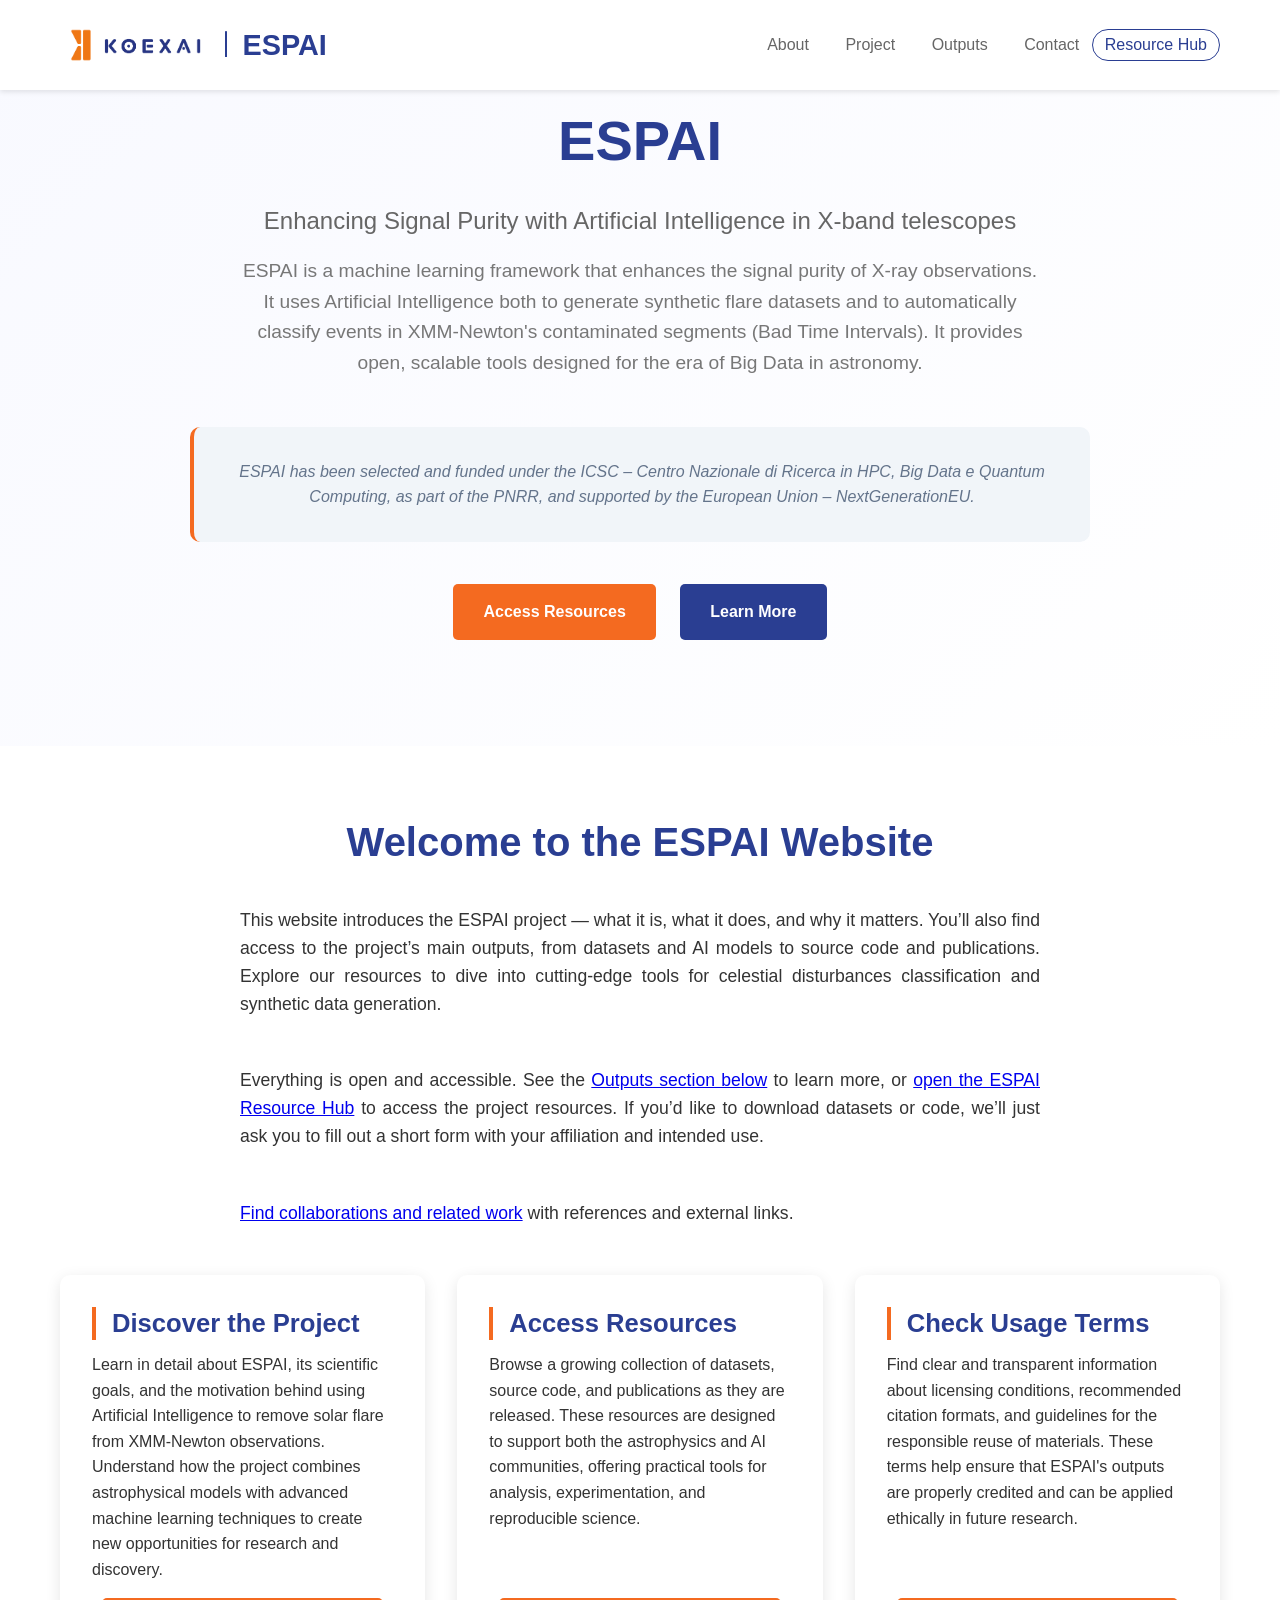
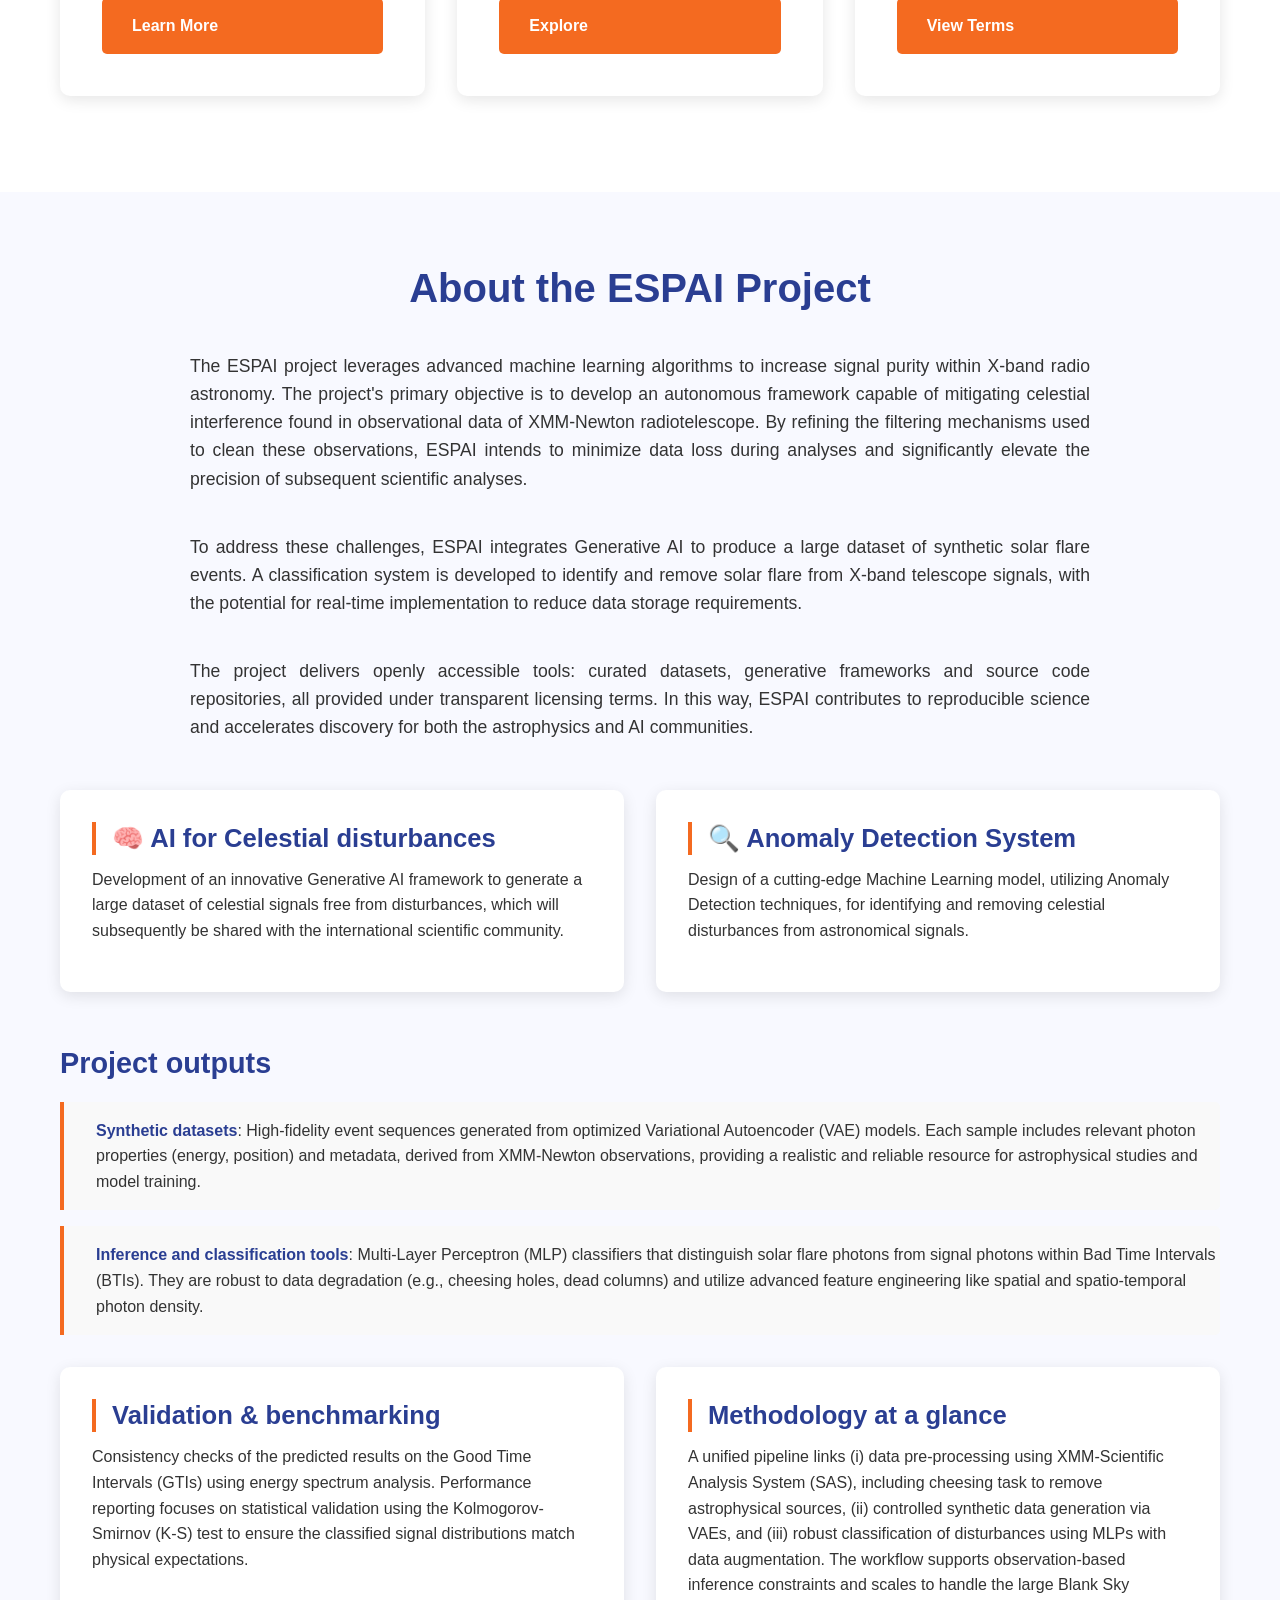
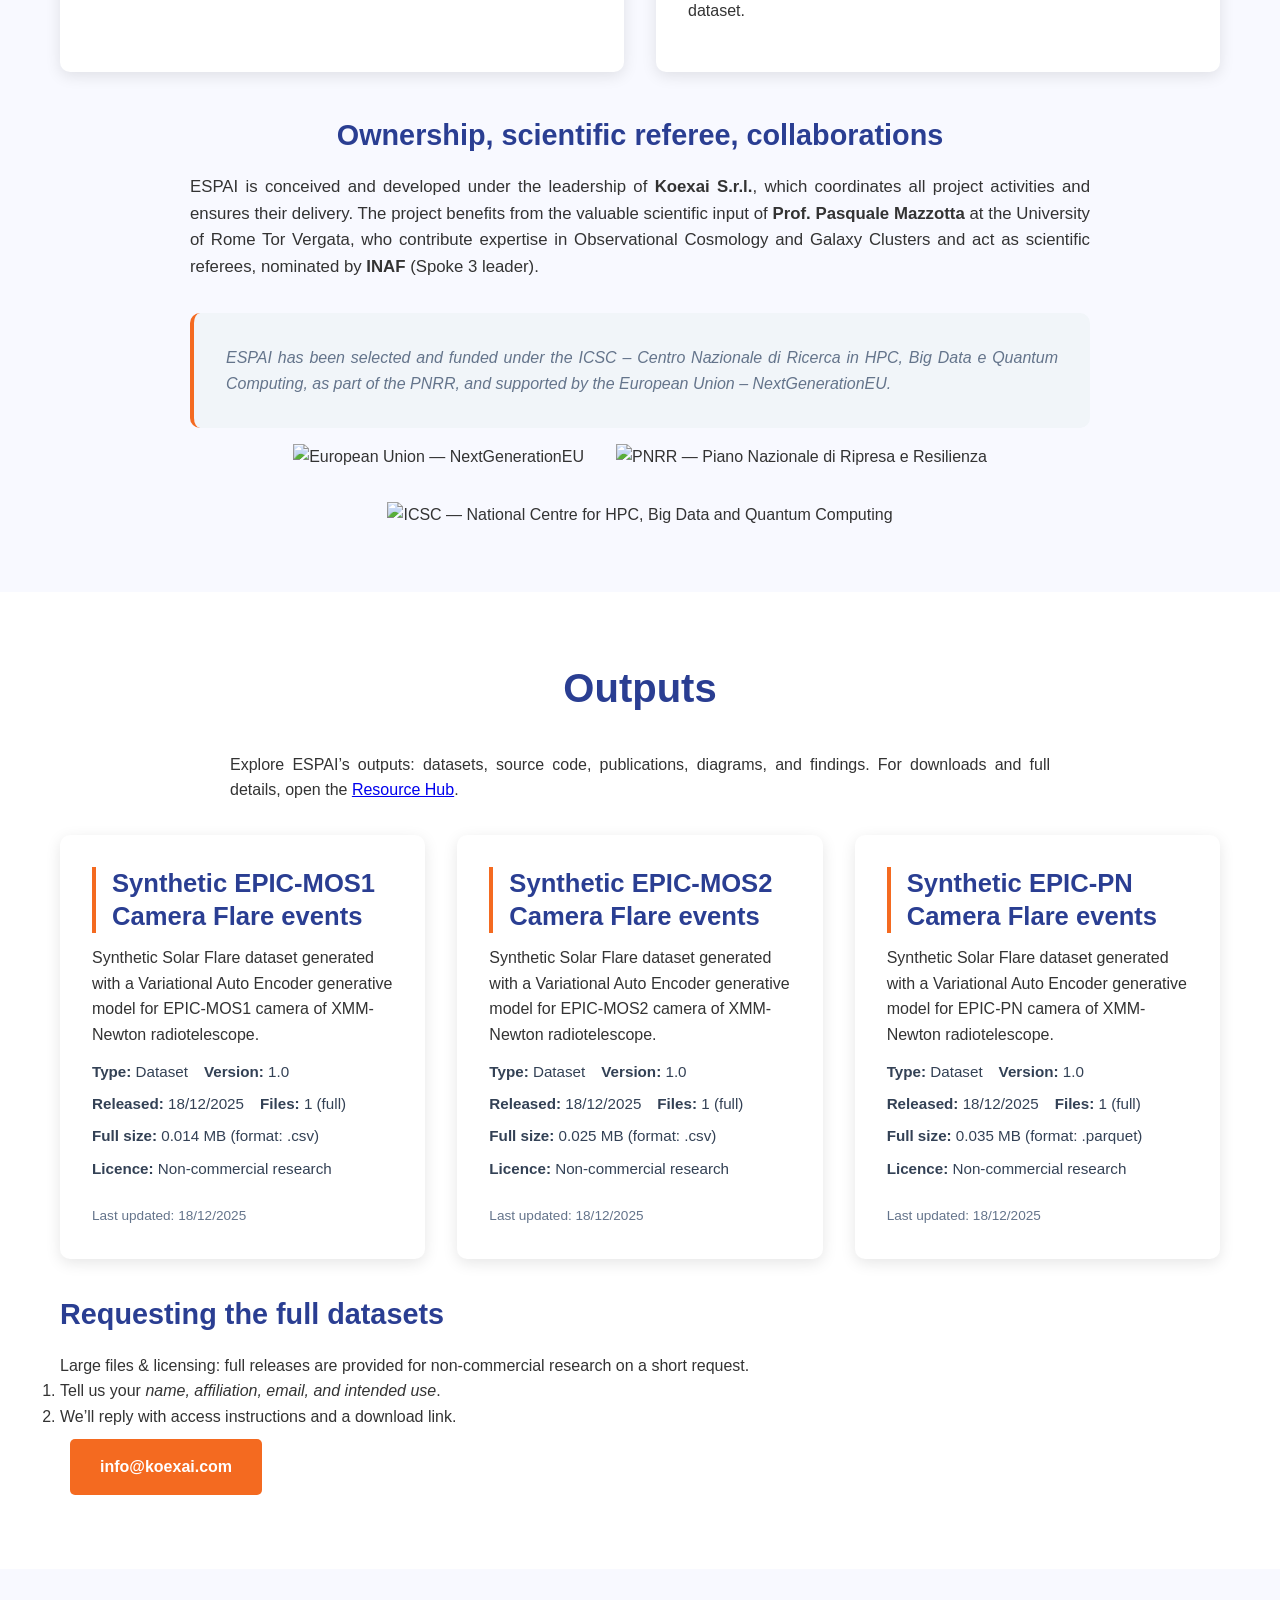
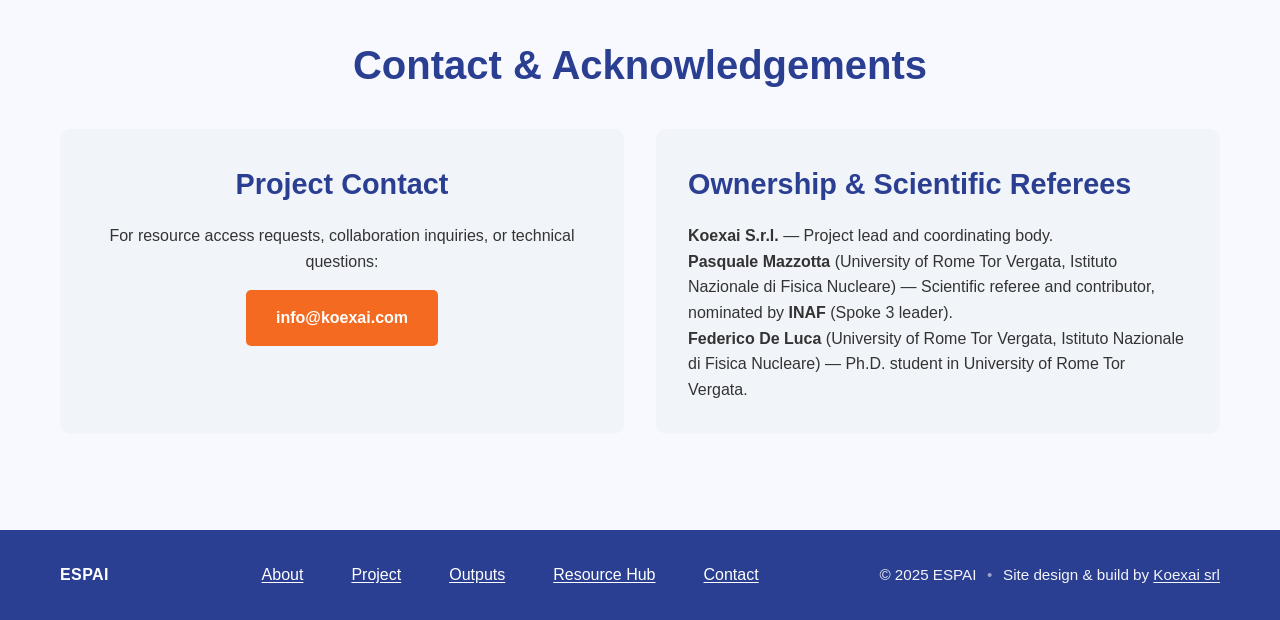
==== commit 86059c89: "homepage updated" ====
--- a/index.html
+++ b/index.html
@@ -184,17 +184,17 @@
 
               <!-- DATASET 1: Mos1 Synthethic Flare Observations -->
               <article class="card resource-card"
-                       data-sample-url="./resources/datasets/samples/A2_curves_sample.csv"
-                       data-sample-size="~250 KB">
+                       data-sample-url="./resources/datasets/samples/C1_sample.csv"
+                       data-sample-size="~1 KB">
                 <header class="resource-head">
                   <h3>Synthetic EPIC-MOS1 Camera Flare events</h3>
                   <p>Synthetic Solar Flare dataset generated with a Variational Auto Encoder generative model for EPIC-MOS1 camera of XMM-Newton radiotelescope.</p>
                   <ul class="meta">
                     <li><strong>Type:</strong> Dataset</li>
-                    <li><strong>Version:</strong> 1.0.0</li>
-                    <li><strong>Released:</strong> 31/08/2025</li>
+                    <li><strong>Version:</strong> 1.0</li>
+                    <li><strong>Released:</strong> 18/12/2025</li>
                     <li><strong>Files:</strong> 1 (full)</li>
-                    <li><strong>Full size:</strong> 220 KB (format: .parquet)</li>
+                    <li><strong>Full size:</strong> 0.014 MB (format: .csv)</li>
                     <li><strong>Licence:</strong> Non-commercial research</li>
                   </ul>
                 </header>
@@ -203,27 +203,27 @@
 
                 <div class="hover-actions" aria-hidden="true">
                   <div class="actions-inner">
-                    <a class="btn" href="/resources/#B1">Full details &amp; downloads</a>
+                    <a class="btn" href="/resources/#C1">Full details &amp; downloads</a>
                   </div>
                 </div>
 
                
-                <div class="resource-foot muted">Last updated: 31/08/2025</div>
+                <div class="resource-foot muted">Last updated: 18/12/2025</div>
               </article>
 
                <!-- DATASET 2: mos2 Synthethic Flare Observations -->
               <article class="card resource-card"
-                       data-sample-url="./resources/datasets/samples/A2_curves_sample.csv"
-                       data-sample-size="~250 KB">
+                       data-sample-url="./resources/datasets/samples/C2_sample.csv"
+                       data-sample-size="~1 KB">
                 <header class="resource-head">
                   <h3>Synthetic EPIC-MOS2 Camera Flare events</h3>
                   <p>Synthetic Solar Flare dataset generated with a Variational Auto Encoder generative model for EPIC-MOS2 camera of XMM-Newton radiotelescope.</p>
                   <ul class="meta">
                     <li><strong>Type:</strong> Dataset</li>
-                    <li><strong>Version:</strong> 1.0.0</li>
-                    <li><strong>Released:</strong> 31/08/2025</li>
+                    <li><strong>Version:</strong> 1.0</li>
+                    <li><strong>Released:</strong> 18/12/2025</li>
                     <li><strong>Files:</strong> 1 (full)</li>
-                    <li><strong>Full size:</strong> 220 KB (format: .parquet)</li>
+                    <li><strong>Full size:</strong> 0.025 MB (format: .csv)</li>
                     <li><strong>Licence:</strong> Non-commercial research</li>
                   </ul>
                 </header>
@@ -232,26 +232,26 @@
 
                 <div class="hover-actions" aria-hidden="true">
                   <div class="actions-inner">
-                    <a class="btn" href="/resources/#B1">Full details &amp; downloads</a>
+                    <a class="btn" href="/resources/#C2">Full details &amp; downloads</a>
                   </div>
                 </div>
 
                
-                <div class="resource-foot muted">Last updated: 31/08/2025</div>
+                <div class="resource-foot muted">Last updated: 18/12/2025</div>
               </article>
                <!-- DATASET 3: Synthethic Flare Observations -->
               <article class="card resource-card"
-                       data-sample-url="./resources/datasets/samples/A2_curves_sample.csv"
-                       data-sample-size="~250 KB">
+                       data-sample-url="./resources/datasets/sample/C3_sample"
+                       data-sample-size="~1 KB">
                 <header class="resource-head">
                   <h3>Synthetic EPIC-PN Camera Flare events</h3>
                   <p>Synthetic Solar Flare dataset generated with a Variational Auto Encoder generative model for EPIC-PN camera of XMM-Newton radiotelescope.</p>
                   <ul class="meta">
                     <li><strong>Type:</strong> Dataset</li>
-                    <li><strong>Version:</strong> 1.0.0</li>
-                    <li><strong>Released:</strong> 31/08/2025</li>
+                    <li><strong>Version:</strong> 1.0</li>
+                    <li><strong>Released:</strong> 18/12/2025</li>
                     <li><strong>Files:</strong> 1 (full)</li>
-                    <li><strong>Full size:</strong> 220 KB (format: .parquet)</li>
+                    <li><strong>Full size:</strong> 0.035 MB (format: .parquet)</li>
                     <li><strong>Licence:</strong> Non-commercial research</li>
                   </ul>
                 </header>
@@ -260,12 +260,12 @@
 
                 <div class="hover-actions" aria-hidden="true">
                   <div class="actions-inner">
-                    <a class="btn" href="/resources/#B1">Full details &amp; downloads</a>
+                    <a class="btn" href="/resources/#C3">Full details &amp; downloads</a>
                   </div>
                 </div>
 
                
-                <div class="resource-foot muted">Last updated: 31/08/2025</div>
+                <div class="resource-foot muted">Last updated: 18/12/2025</div>
               </article>
             </div>
 
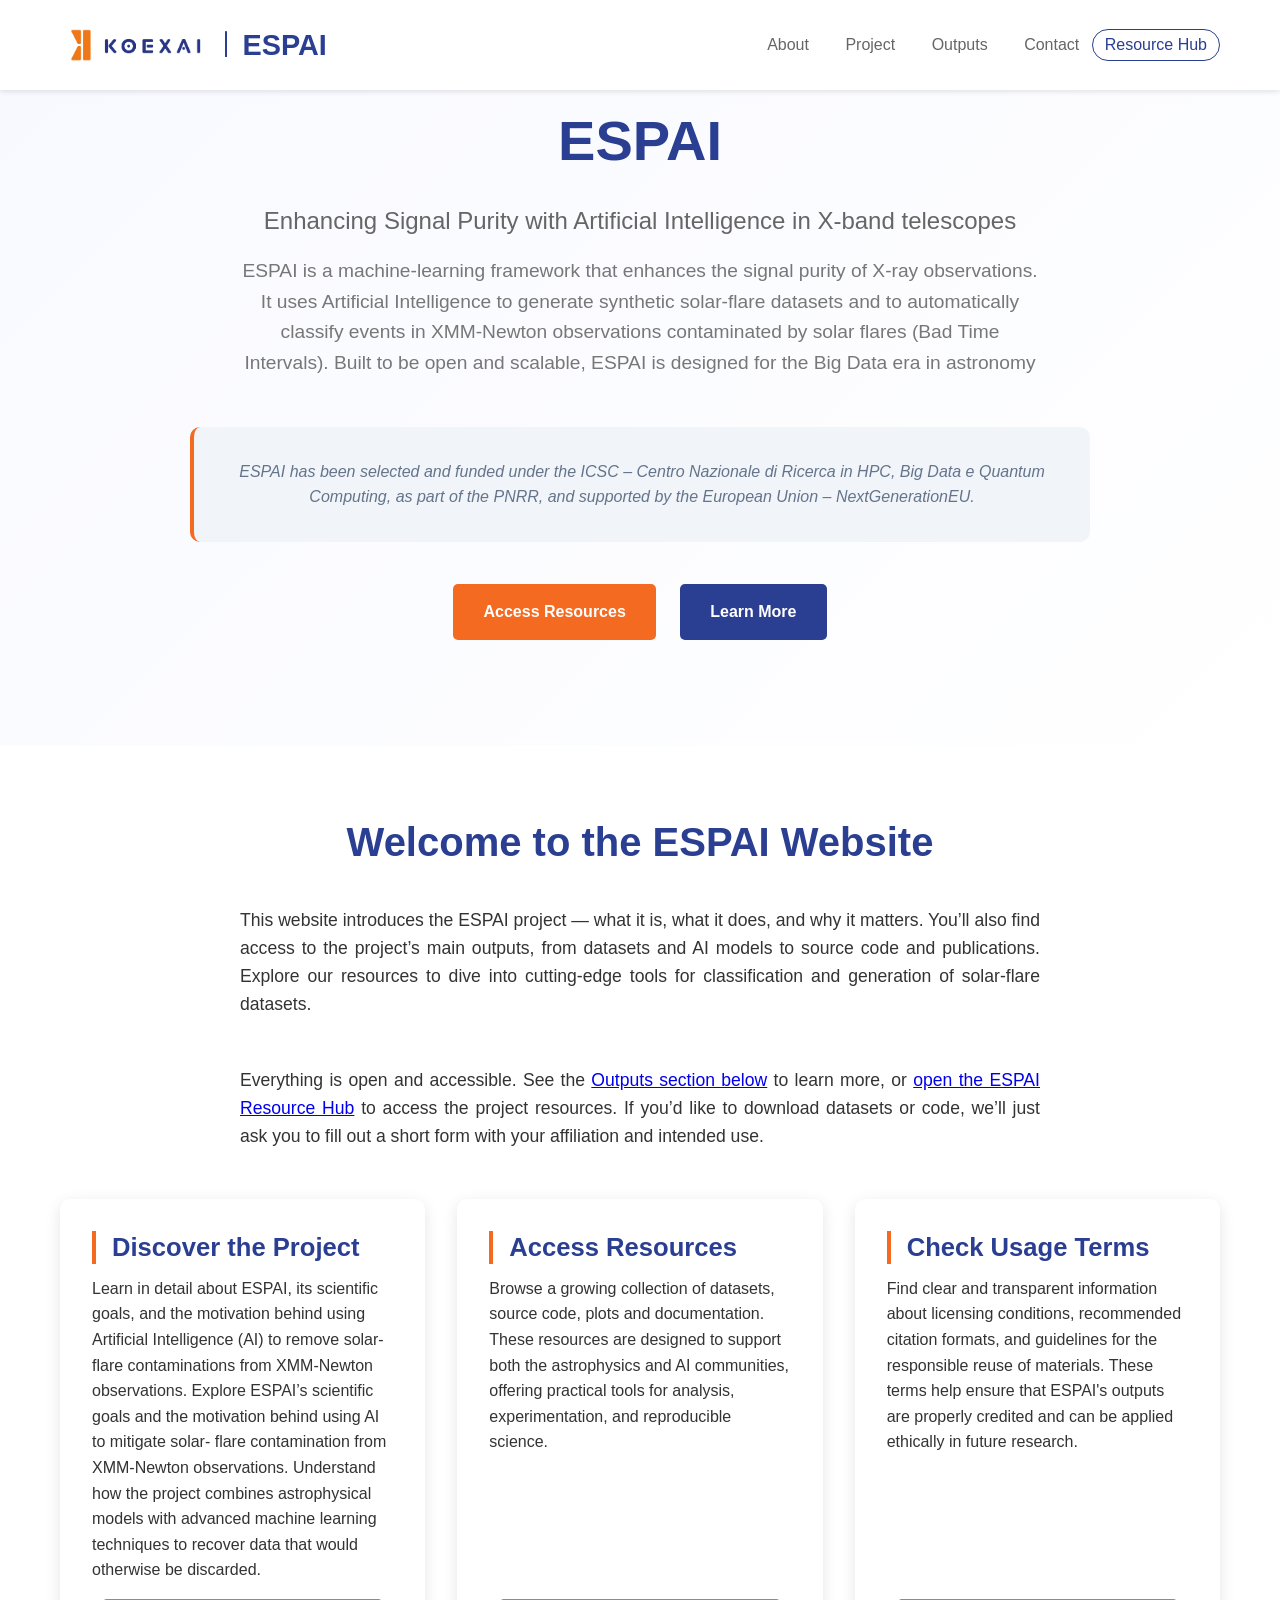
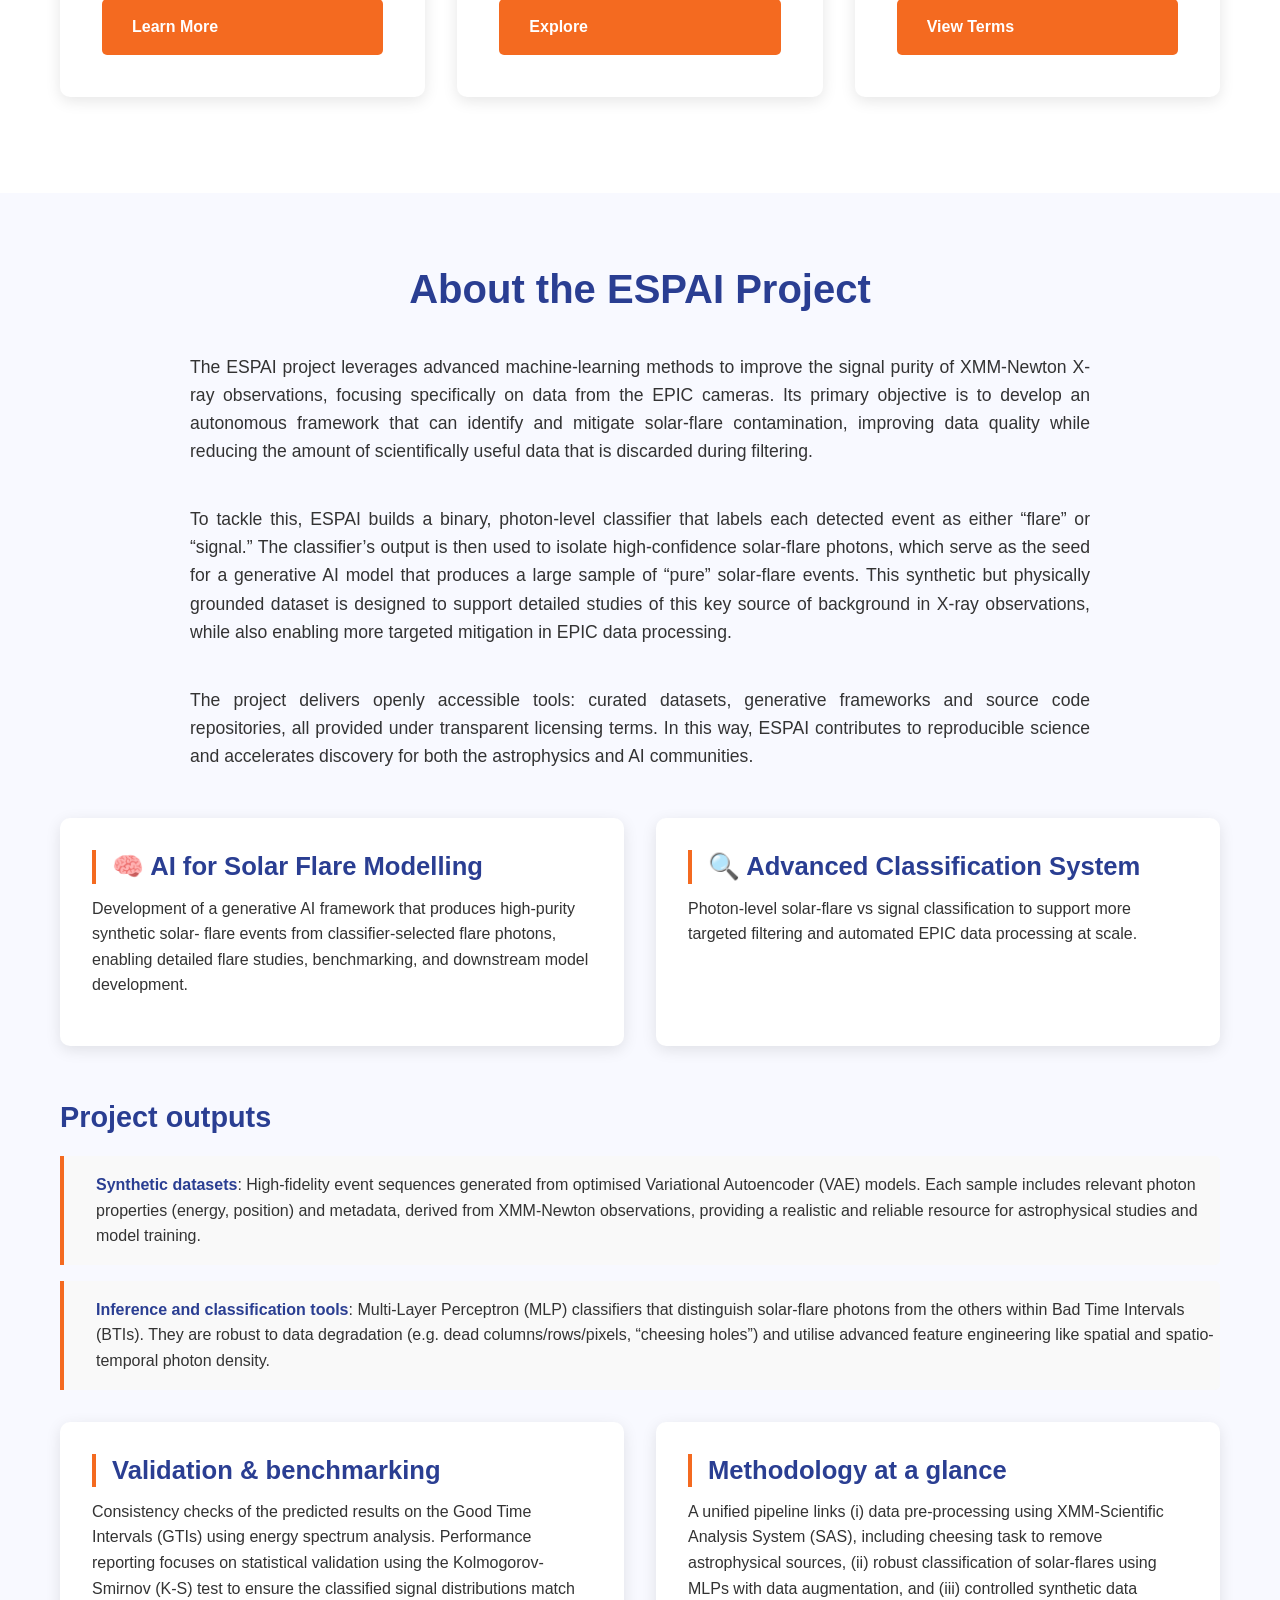
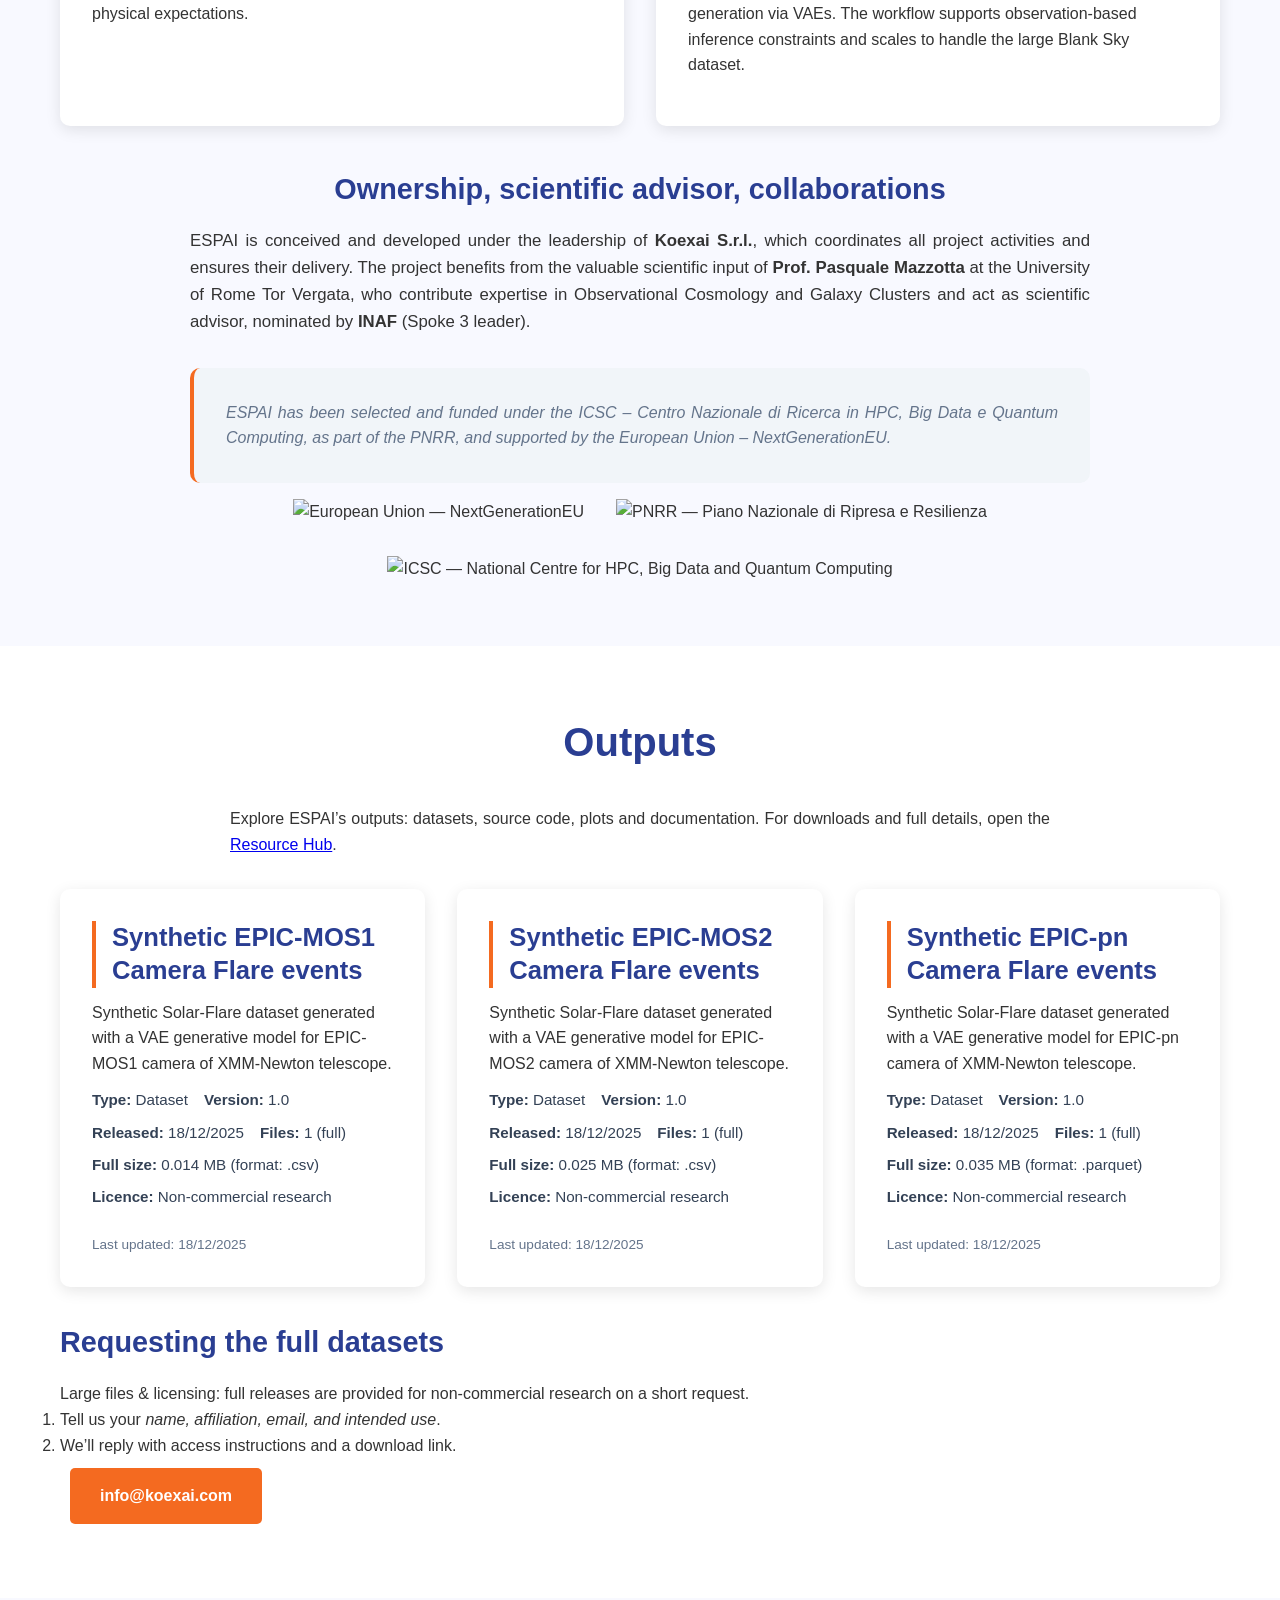
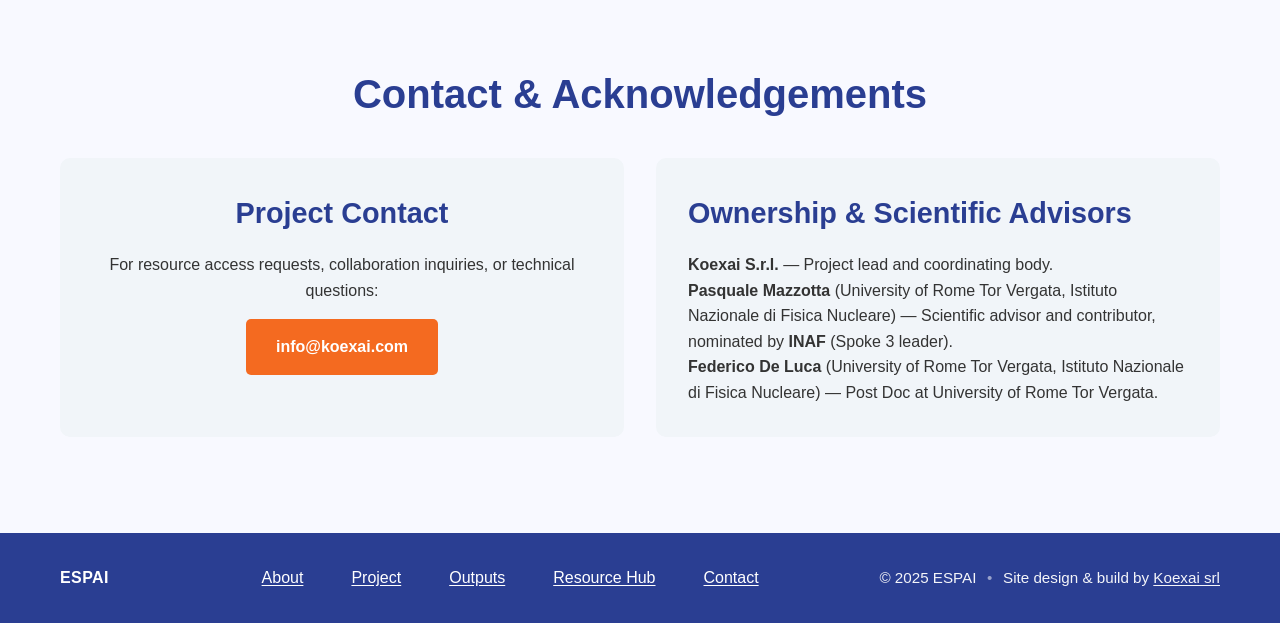
==== commit 9dfa6f91: "update homepage text" ====
--- a/index.html
+++ b/index.html
@@ -43,7 +43,11 @@
                 <h1>ESPAI</h1>
                 <div class="subtitle">Enhancing Signal Purity with Artificial Intelligence in X-band telescopes</div>
                 <div class="tagline">
-                    ESPAI is a machine learning framework that enhances the signal purity of X-ray observations. It uses Artificial Intelligence both to generate synthetic flare datasets and to automatically classify events in XMM-Newton's contaminated segments (Bad Time Intervals). It provides open, scalable tools designed for the era of Big Data in astronomy.</div>
+                    ESPAI is a machine-learning framework that enhances the signal purity of X-ray
+observations. It uses Artificial Intelligence to generate synthetic solar-flare datasets
+and to automatically classify events in XMM-Newton observations contaminated by
+solar flares (Bad Time Intervals). Built to be open and scalable, ESPAI is designed
+for the Big Data era in astronomy</div>
 
                 <div class="funding-notice">
                     ESPAI has been selected and funded under the ICSC – Centro Nazionale di Ricerca in HPC, Big Data e Quantum Computing, as part of the PNRR, and supported by the European Union – NextGenerationEU.
@@ -62,25 +66,28 @@
                   This website introduces the ESPAI project — what it is, what it does, and why it matters.
                   You’ll also find access to the project’s main outputs, from datasets and AI models to
                   source code and publications. Explore our resources to dive into cutting-edge tools
-                  for celestial disturbances classification and synthetic data generation.
+                  for classification and generation of solar-flare datasets.
                 </p>
                 <p style="text-align: justify; font-size: 1.1rem; margin-bottom: 3rem; max-width: 800px; margin-left: auto; margin-right: auto;">
                   Everything is open and accessible. See the <a href="#outputs">Outputs section below</a> to learn more, or <a href="/resources/">open the ESPAI Resource Hub</a> to access the project resources. If you’d like to download datasets or code,
                   we’ll just ask you to fill out a short form with your affiliation and intended use.
-                </p>
+                <!--</p>
                 <p style="text-align: justify; font-size: 1.1rem; margin-bottom: 3rem; max-width: 800px; margin-left: auto; margin-right: auto;">
                     <a href="#" aria-label="Related work and collaborations">Find collaborations and related work</a> with references and external links.
-                </p>
+                </p>-->
 
                 <div class="grid">
                   <div class="card">
                     <h3>Discover the Project</h3>
-                    <p>Learn in detail about ESPAI, its scientific goals, and the motivation behind using Artificial Intelligence to remove solar flare from XMM-Newton observations. Understand how the project combines astrophysical models with advanced machine learning techniques to create new opportunities for research and discovery.</p>
+                    <p>Learn in detail about ESPAI, its scientific goals, and the motivation behind using Artificial Intelligence (AI) to remove solar-flare contaminations from XMM-Newton observations. Explore ESPAI’s scientific goals and the motivation behind using AI to mitigate solar-
+flare contamination from XMM-Newton observations. Understand how the project
+combines astrophysical models with advanced machine learning techniques to
+recover data that would otherwise be discarded.</p>
                     <a href="#project" class="btn">Learn More</a>
                   </div>
                   <div class="card">
                     <h3>Access Resources</h3>
-                    <p>Browse a growing collection of datasets, source code, and publications as they are released. These resources are designed to support both the astrophysics and AI communities, offering practical tools for analysis, experimentation, and reproducible science.</p>
+                    <p>Browse a growing collection of datasets, source code, plots and documentation. These resources are designed to support both the astrophysics and AI communities, offering practical tools for analysis, experimentation, and reproducible science.</p>
                     <a href="#outputs" class="btn">Explore</a>
                   </div>
                   <div class="card">
@@ -98,33 +105,52 @@
             <div class="container">
                 <h2>About the ESPAI Project</h2>
                 <p style="text-align:justify; font-size:1.1rem; margin-bottom:2.5rem; max-width:900px; margin-left:auto; margin-right:auto;">
-                  The ESPAI project leverages advanced machine learning algorithms to increase signal purity within X-band radio astronomy. The project's primary objective is to develop an autonomous framework capable of mitigating celestial interference found in observational data of XMM-Newton radiotelescope. By refining the filtering mechanisms used to clean these observations, ESPAI intends to minimize data loss during analyses and significantly elevate the precision of subsequent scientific analyses.
+                  The ESPAI project leverages advanced machine-learning methods to improve the
+signal purity of XMM-Newton X-ray observations, focusing specifically on data from
+the EPIC cameras. Its primary objective is to develop an autonomous framework that
+can identify and mitigate solar-flare contamination, improving data quality while
+reducing the amount of scientifically useful data that is discarded during filtering.
                 </p>
                 <p style="text-align:justify; font-size:1.1rem; margin-bottom:2.5rem; max-width:900px; margin-left:auto; margin-right:auto;">
-                  To address these challenges, ESPAI integrates Generative AI to produce a large dataset of synthetic solar flare events. A classification system is developed to identify and remove solar flare from X-band telescope signals, with the potential for real-time implementation to reduce data storage requirements.
+                  To tackle this, ESPAI builds a binary, photon-level classifier that labels each
+detected event as either “flare” or “signal.” The classifier’s output is then used to
+isolate high-confidence solar-flare photons, which serve as the seed for a generative
+AI model that produces a large sample of “pure” solar-flare events. This synthetic but
+physically grounded dataset is designed to support detailed studies of this key
+source of background in X-ray observations, while also enabling more targeted
+mitigation in EPIC data processing.
                 </p>
                 <p style="text-align:justify; font-size:1.1rem; margin-bottom:3rem; max-width:900px; margin-left:auto; margin-right:auto;">
-                  The project delivers openly accessible tools: curated datasets, generative frameworks and source code repositories, all provided under transparent licensing terms. In this way, ESPAI contributes to reproducible science and accelerates discovery for both the astrophysics and AI communities.
+                  The project delivers openly accessible tools: curated datasets, generative
+frameworks and source code repositories, all provided under transparent licensing
+terms. In this way, ESPAI contributes to reproducible science and accelerates
+discovery for both the astrophysics and AI communities.
                 </p>
 
                 <div class="grid">
                     <div class="card">
-                        <h3>🧠 AI for Celestial disturbances</h3>
-                        <p>Development of an innovative Generative AI framework to generate a large dataset of celestial signals free from disturbances, which will subsequently be shared with the international scientific community.</p>
+                        <h3>🧠 AI for Solar Flare Modelling </h3>
+                        <p>Development of a generative AI framework that produces high-purity synthetic solar-
+flare events from classifier-selected flare photons, enabling detailed flare studies,
+benchmarking, and downstream model development.</p>
                     </div>
                     <div class="card">
-                        <h3>🔍 Anomaly Detection System</h3>
-                        <p>Design of a cutting-edge Machine Learning model, utilizing Anomaly Detection techniques, for identifying and removing celestial disturbances from astronomical signals.</p>
+                        <h3>🔍 Advanced Classification System</h3>
+                        <p>Photon-level solar-flare vs signal classification to support more targeted filtering and
+automated EPIC data processing at scale.</p>
                     </div>
                 </div>
 
                 <h3 style="text-align:justify; margin-top:3rem;">Project outputs</h3>
                 <ul class="feature-list">
                     <li>
-                        <strong>Synthetic datasets</strong>: High-fidelity event sequences generated from optimized Variational Autoencoder (VAE) models. Each sample includes relevant photon properties (energy, position) and metadata, derived from XMM-Newton observations, providing a realistic and reliable resource for astrophysical studies and model training.
+                        <strong>Synthetic datasets</strong>: High-fidelity event sequences generated from optimised Variational Autoencoder (VAE) models. Each sample includes relevant photon properties (energy, position) and metadata, derived from XMM-Newton observations, providing a realistic and reliable resource for astrophysical studies and model training.
                     </li>
                     <li>
-                        <strong>Inference and classification tools</strong>: Multi-Layer Perceptron (MLP) classifiers that distinguish solar flare photons from signal photons within Bad Time Intervals (BTIs). They are robust to data degradation (e.g., cheesing holes, dead columns) and utilize advanced feature engineering like spatial and spatio-temporal photon density.
+                        <strong>Inference and classification tools</strong>: Multi-Layer Perceptron (MLP) classifiers that distinguish solar-flare photons from the
+others within Bad Time Intervals (BTIs). They are robust to data degradation (e.g.
+dead columns/rows/pixels, “cheesing holes”) and utilise advanced feature
+engineering like spatial and spatio-temporal photon density.
                     </li>
                     <!-- <li><strong>Reproducible source code</strong> with documentation and examples under clear licensing terms.</li> -->
                     <!-- <li><strong>Citation and licensing guidance</strong> enabling responsible and ethical reuse.</li> -->
@@ -139,17 +165,20 @@
                   <div class="card">
                     <h3>Methodology at a glance</h3>
                     <p>
-                      A unified pipeline links (i) data pre-processing using XMM-Scientific Analysis System (SAS), including cheesing task to remove astrophysical sources, (ii) controlled synthetic data generation via VAEs, and (iii) robust classification of disturbances using MLPs with data augmentation. The workflow supports observation-based inference constraints and scales to handle the large Blank Sky dataset.
+                      A unified pipeline links (i) data pre-processing using XMM-Scientific Analysis System
+(SAS), including cheesing task to remove astrophysical sources, (ii) robust
+classification of solar-flares using MLPs with data augmentation, and (iii) controlled
+synthetic data generation via VAEs. The workflow supports observation-based inference constraints and scales to handle the large Blank Sky dataset.
                     </p>
                   </div>
                 </div>
 
                 <div style="margin-top:2.5rem;">
-                  <h3 style="text-align:center;">Ownership, scientific referee, collaborations</h3> <!--& funding-->
+                  <h3 style="text-align:center;">Ownership, scientific advisor, collaborations</h3> <!--& funding-->
                   <p style="text-align:justify; font-size:1.05rem; max-width:900px; margin:0.75rem auto 1.5rem auto;">
                    ESPAI is conceived and developed under the leadership of <strong>Koexai S.r.l.</strong>, which coordinates all project activities and ensures their delivery. 
                    The project benefits from the valuable scientific input of <strong>Prof. Pasquale Mazzotta</strong> at the University of Rome Tor Vergata, 
-                   who contribute expertise in Observational Cosmology and Galaxy Clusters and act as scientific referees, nominated by <strong>INAF</strong> (Spoke 3 leader).
+                   who contribute expertise in Observational Cosmology and Galaxy Clusters and act as scientific advisor, nominated by <strong>INAF</strong> (Spoke 3 leader).
                   </p>
                   <p class="funding-notice" style="text-align:justify; margin-bottom:1rem;">
                     ESPAI has been selected and funded under the ICSC – Centro Nazionale di Ricerca in HPC, Big Data e Quantum Computing, as part of the PNRR, and supported by the European Union – NextGenerationEU.
@@ -171,7 +200,7 @@
           <div class="container">
             <h2>Outputs</h2>
             <p class="lead" style="text-align:justify;max-width:820px;margin:0 auto 1.5rem;">
-              Explore ESPAI’s outputs: datasets, source code, publications, diagrams, and findings.
+              Explore ESPAI’s outputs: datasets, source code, plots and documentation.
                 For downloads and full details, open the <a href="/resources/">Resource Hub</a>.
 
               <!--  Each dataset offers an <strong>open sample (.csv)</strong> and <strong>open documentation</strong>.
@@ -182,13 +211,13 @@
 
           
 
-              <!-- DATASET 1: Mos1 Synthethic Flare Observations -->
+              <!-- DATASET 1: Mos1 Synthetic Flare Observations -->
               <article class="card resource-card"
                        data-sample-url="./resources/datasets/samples/C1_sample.csv"
                        data-sample-size="~1 KB">
                 <header class="resource-head">
                   <h3>Synthetic EPIC-MOS1 Camera Flare events</h3>
-                  <p>Synthetic Solar Flare dataset generated with a Variational Auto Encoder generative model for EPIC-MOS1 camera of XMM-Newton radiotelescope.</p>
+                  <p>Synthetic Solar-Flare dataset generated with a VAE generative model for EPIC-MOS1 camera of XMM-Newton telescope.</p>
                   <ul class="meta">
                     <li><strong>Type:</strong> Dataset</li>
                     <li><strong>Version:</strong> 1.0</li>
@@ -211,13 +240,13 @@
                 <div class="resource-foot muted">Last updated: 18/12/2025</div>
               </article>
 
-               <!-- DATASET 2: mos2 Synthethic Flare Observations -->
+               <!-- DATASET 2: mos2 Synthetic Flare Observations -->
               <article class="card resource-card"
                        data-sample-url="./resources/datasets/samples/C2_sample.csv"
                        data-sample-size="~1 KB">
                 <header class="resource-head">
                   <h3>Synthetic EPIC-MOS2 Camera Flare events</h3>
-                  <p>Synthetic Solar Flare dataset generated with a Variational Auto Encoder generative model for EPIC-MOS2 camera of XMM-Newton radiotelescope.</p>
+                  <p>Synthetic Solar-Flare dataset generated with a VAE generative model for EPIC-MOS2 camera of XMM-Newton telescope.</p>
                   <ul class="meta">
                     <li><strong>Type:</strong> Dataset</li>
                     <li><strong>Version:</strong> 1.0</li>
@@ -239,13 +268,13 @@
                
                 <div class="resource-foot muted">Last updated: 18/12/2025</div>
               </article>
-               <!-- DATASET 3: Synthethic Flare Observations -->
+               <!-- DATASET 3: Synthetic Flare Observations -->
               <article class="card resource-card"
                        data-sample-url="./resources/datasets/sample/C3_sample"
                        data-sample-size="~1 KB">
                 <header class="resource-head">
-                  <h3>Synthetic EPIC-PN Camera Flare events</h3>
-                  <p>Synthetic Solar Flare dataset generated with a Variational Auto Encoder generative model for EPIC-PN camera of XMM-Newton radiotelescope.</p>
+                  <h3>Synthetic EPIC-pn Camera Flare events</h3>
+                  <p>Synthetic Solar-Flare dataset generated with a VAE generative model for EPIC-pn camera of XMM-Newton telescope.</p>
                   <ul class="meta">
                     <li><strong>Type:</strong> Dataset</li>
                     <li><strong>Version:</strong> 1.0</li>
@@ -295,10 +324,10 @@
                     </div>
                     
                     <div class="contact-info" style="text-align: left;">
-                      <h3>Ownership &amp; Scientific Referees</h3>
+                      <h3>Ownership &amp; Scientific Advisors</h3>
                       <p><strong>Koexai S.r.l.</strong> — Project lead and coordinating body.</p>
-                      <p><strong>Pasquale Mazzotta</strong> (University of Rome Tor Vergata, Istituto Nazionale di Fisica Nucleare) — Scientific referee and contributor, nominated by <strong>INAF</strong> (Spoke 3 leader).</p>
-                      <p><strong>Federico De Luca</strong> (University of Rome Tor Vergata, Istituto Nazionale di Fisica Nucleare) — Ph.D. student in University of Rome Tor Vergata.</p>
+                      <p><strong>Pasquale Mazzotta</strong> (University of Rome Tor Vergata, Istituto Nazionale di Fisica Nucleare) — Scientific advisor and contributor, nominated by <strong>INAF</strong> (Spoke 3 leader).</p>
+                      <p><strong>Federico De Luca</strong> (University of Rome Tor Vergata, Istituto Nazionale di Fisica Nucleare) — Post Doc at University of Rome Tor Vergata.</p>
                     </div>
                 </div>
             </div>
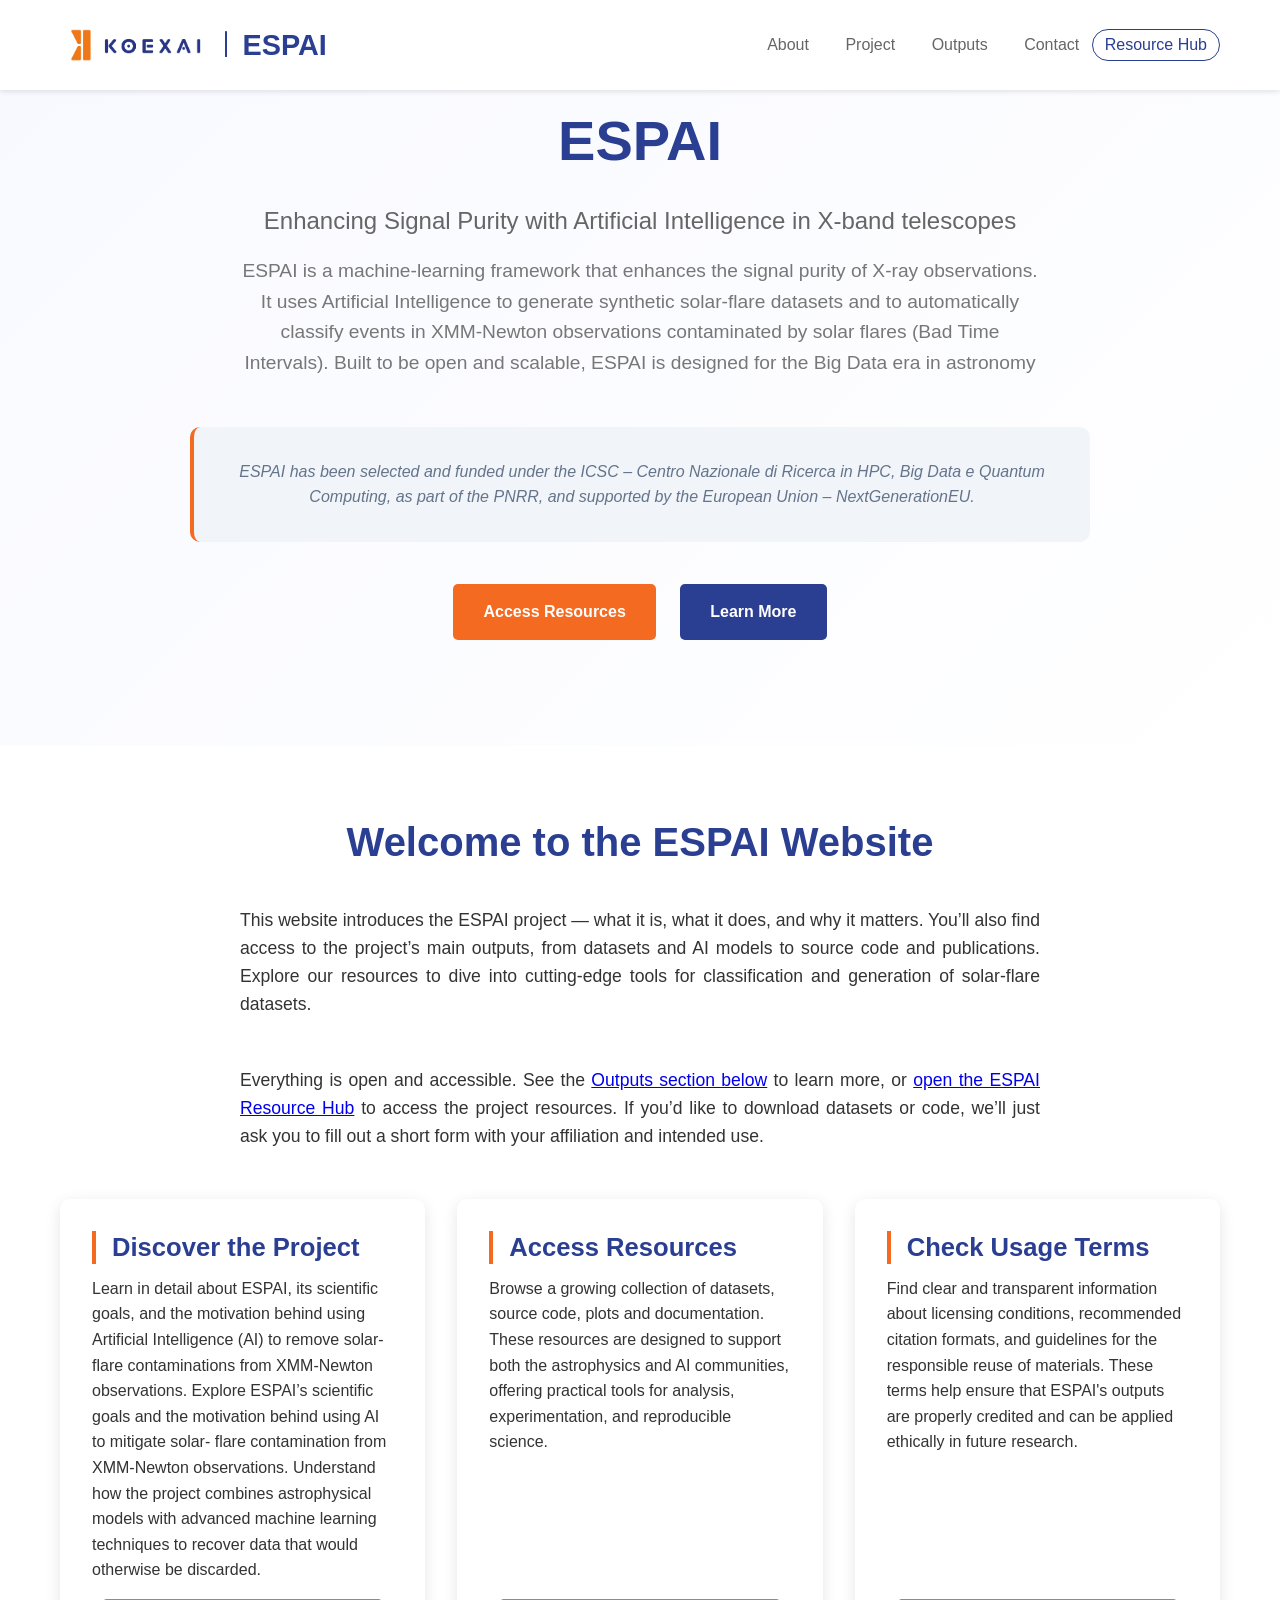
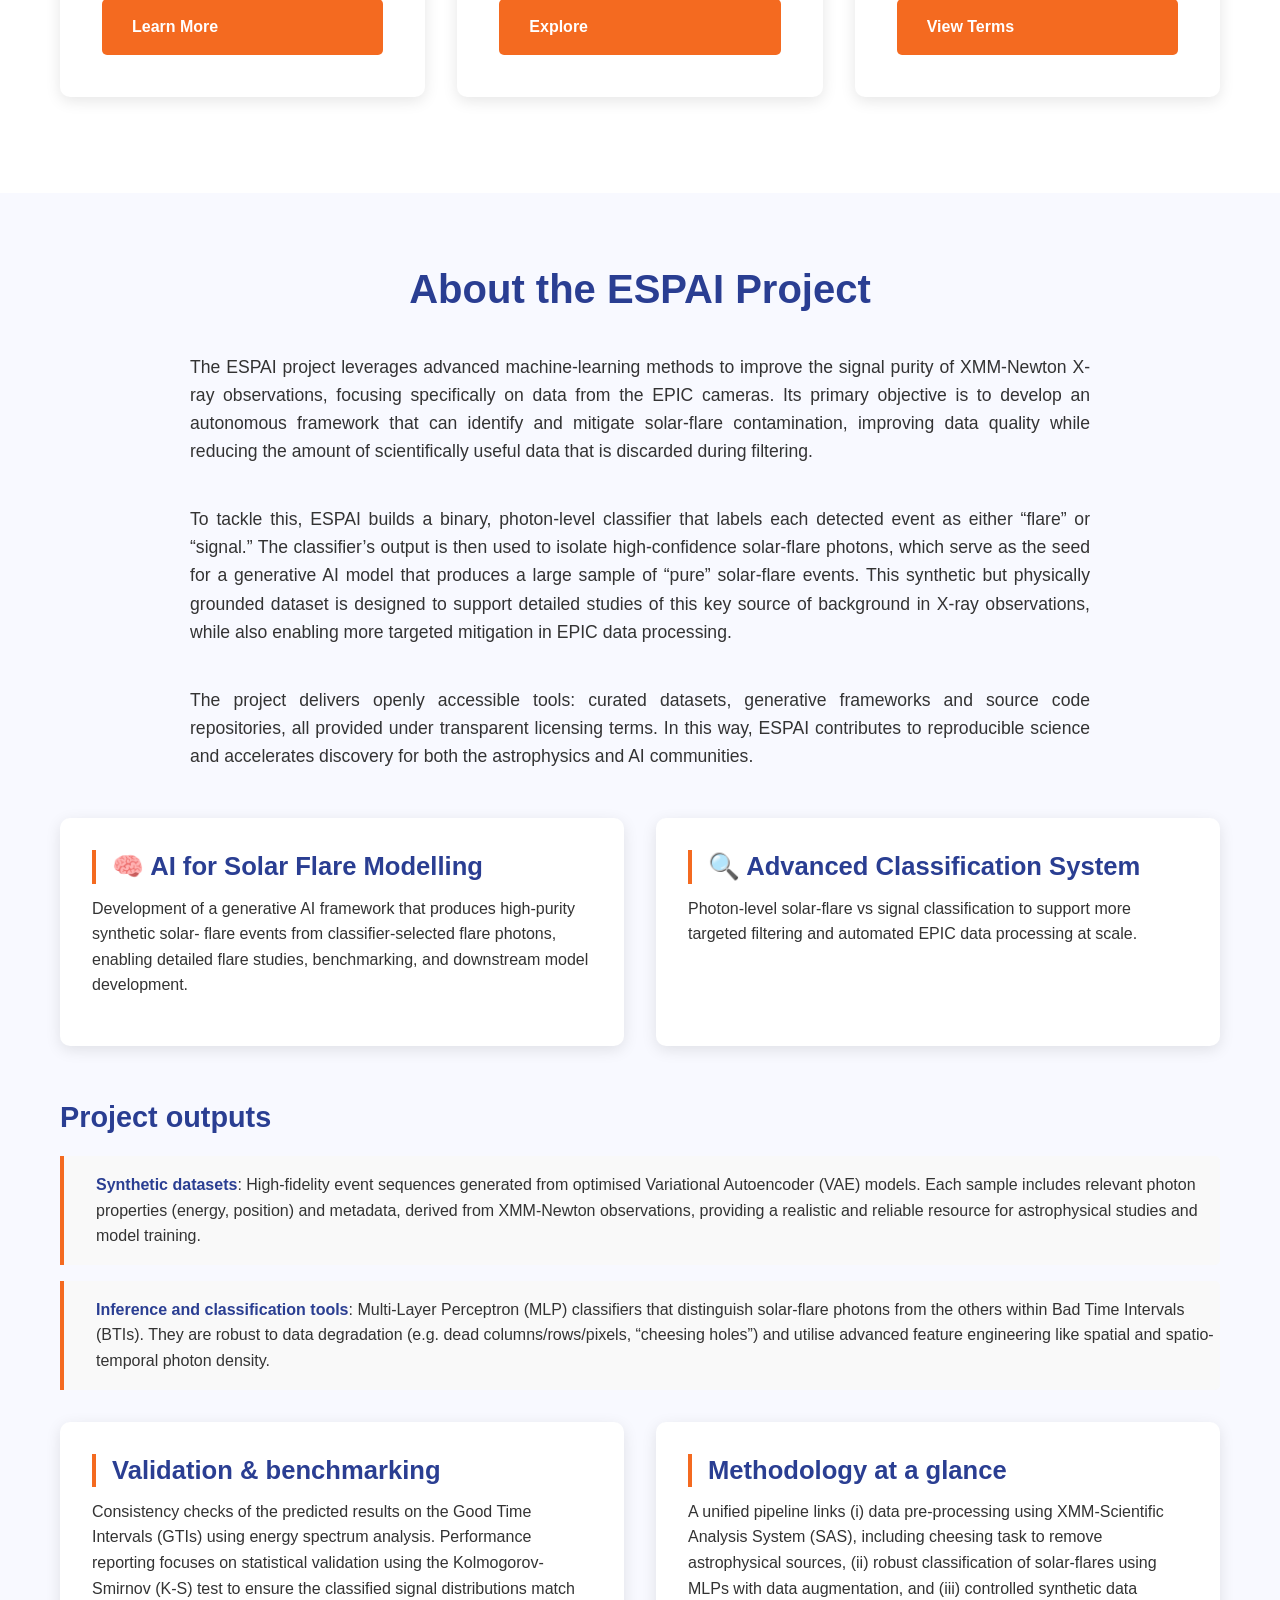
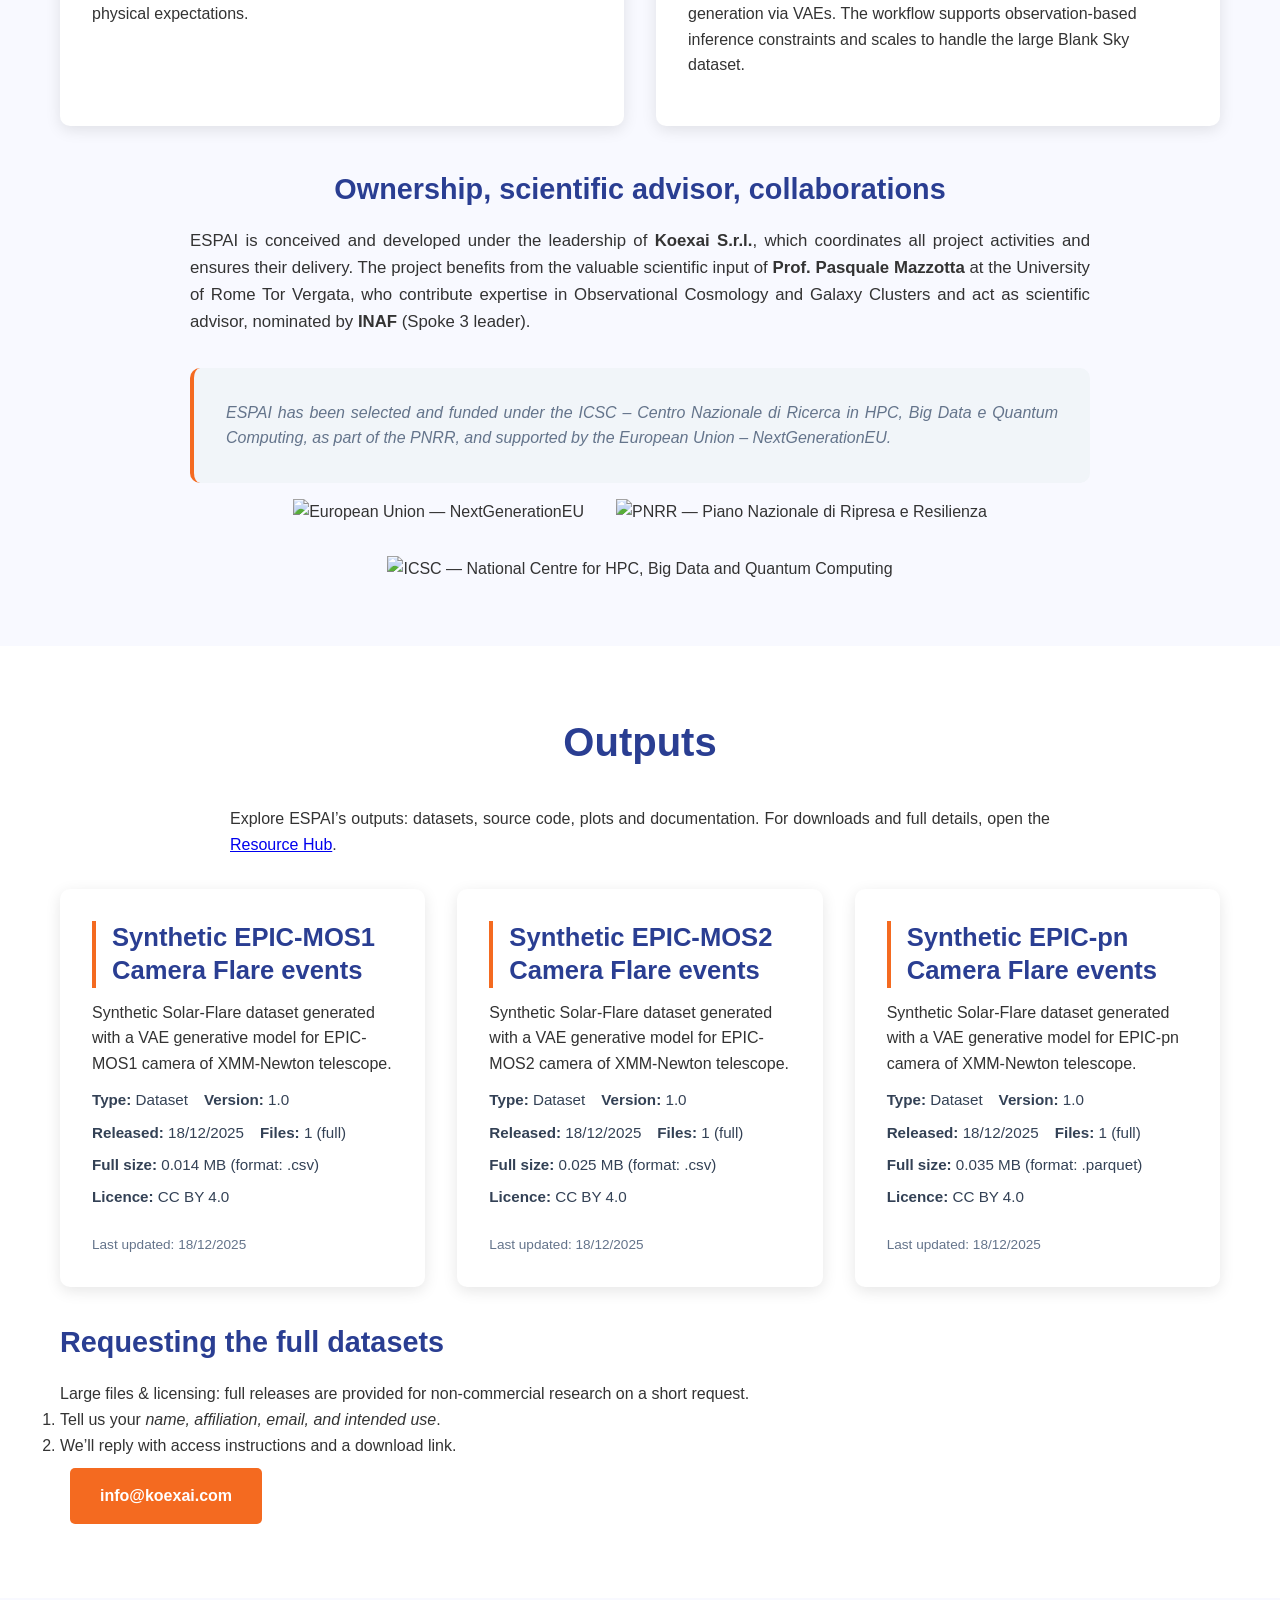
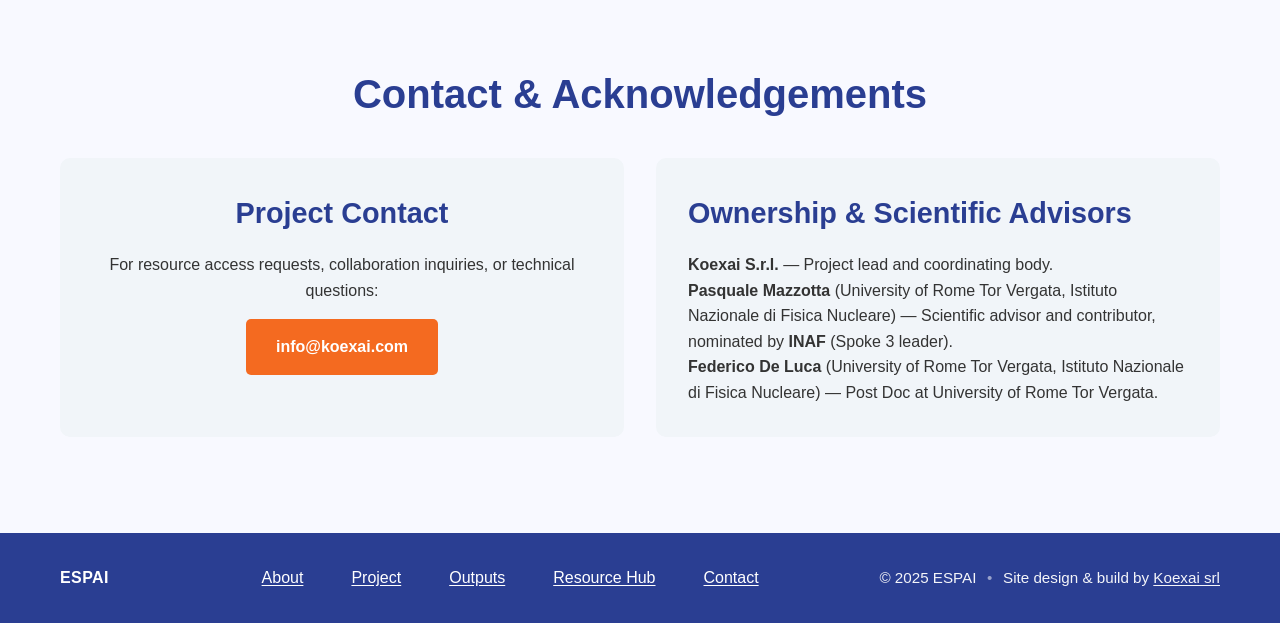
==== commit 3530dafa: "Update dataset and software licences Replace dataset licence labels in index.html from "Non-commerci" ====
--- a/index.html
+++ b/index.html
@@ -224,7 +224,7 @@
                     <li><strong>Released:</strong> 18/12/2025</li>
                     <li><strong>Files:</strong> 1 (full)</li>
                     <li><strong>Full size:</strong> 0.014 MB (format: .csv)</li>
-                    <li><strong>Licence:</strong> Non-commercial research</li>
+                    <li><strong>Licence:</strong> CC BY 4.0</li>
                   </ul>
                 </header>
 
@@ -253,7 +253,7 @@
                     <li><strong>Released:</strong> 18/12/2025</li>
                     <li><strong>Files:</strong> 1 (full)</li>
                     <li><strong>Full size:</strong> 0.025 MB (format: .csv)</li>
-                    <li><strong>Licence:</strong> Non-commercial research</li>
+                    <li><strong>Licence:</strong> CC BY 4.0</li>
                   </ul>
                 </header>
 
@@ -281,7 +281,7 @@
                     <li><strong>Released:</strong> 18/12/2025</li>
                     <li><strong>Files:</strong> 1 (full)</li>
                     <li><strong>Full size:</strong> 0.035 MB (format: .parquet)</li>
-                    <li><strong>Licence:</strong> Non-commercial research</li>
+                    <li><strong>Licence:</strong> CC BY 4.0</li>
                   </ul>
                 </header>
 
